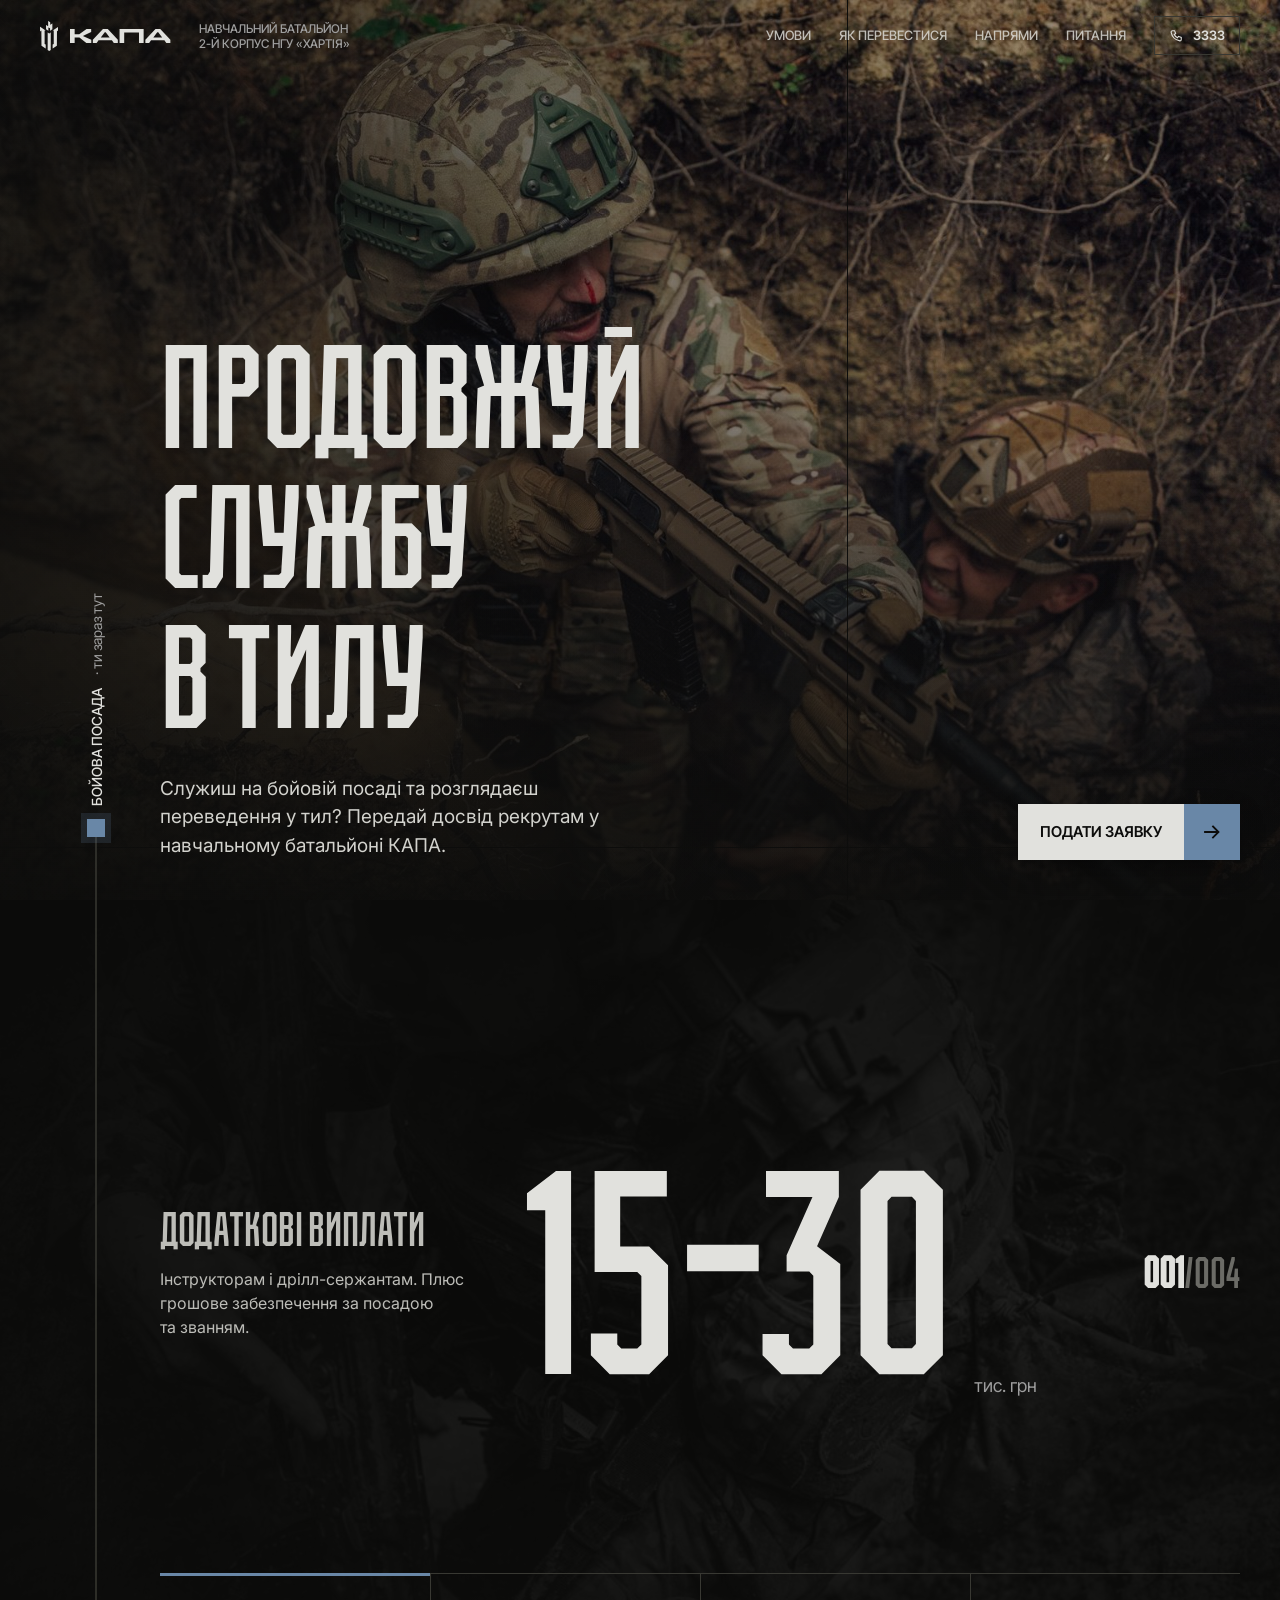
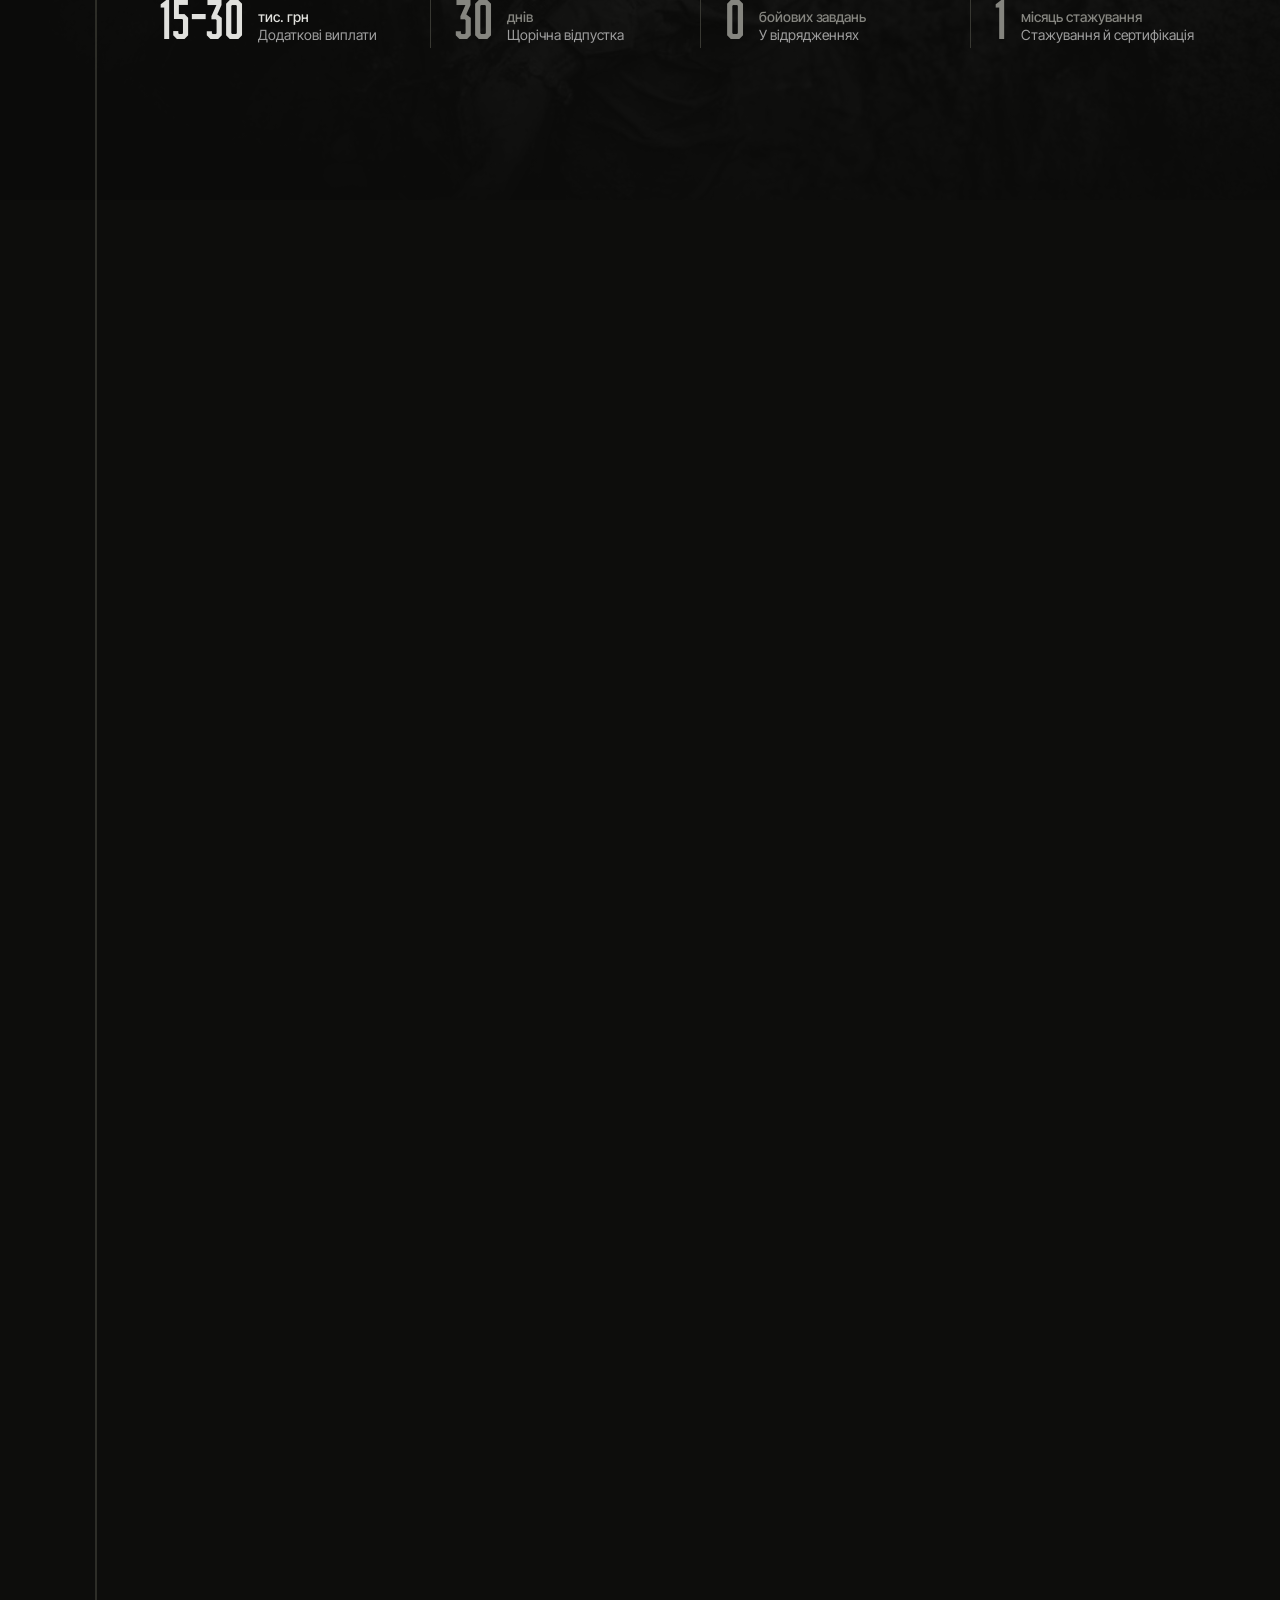
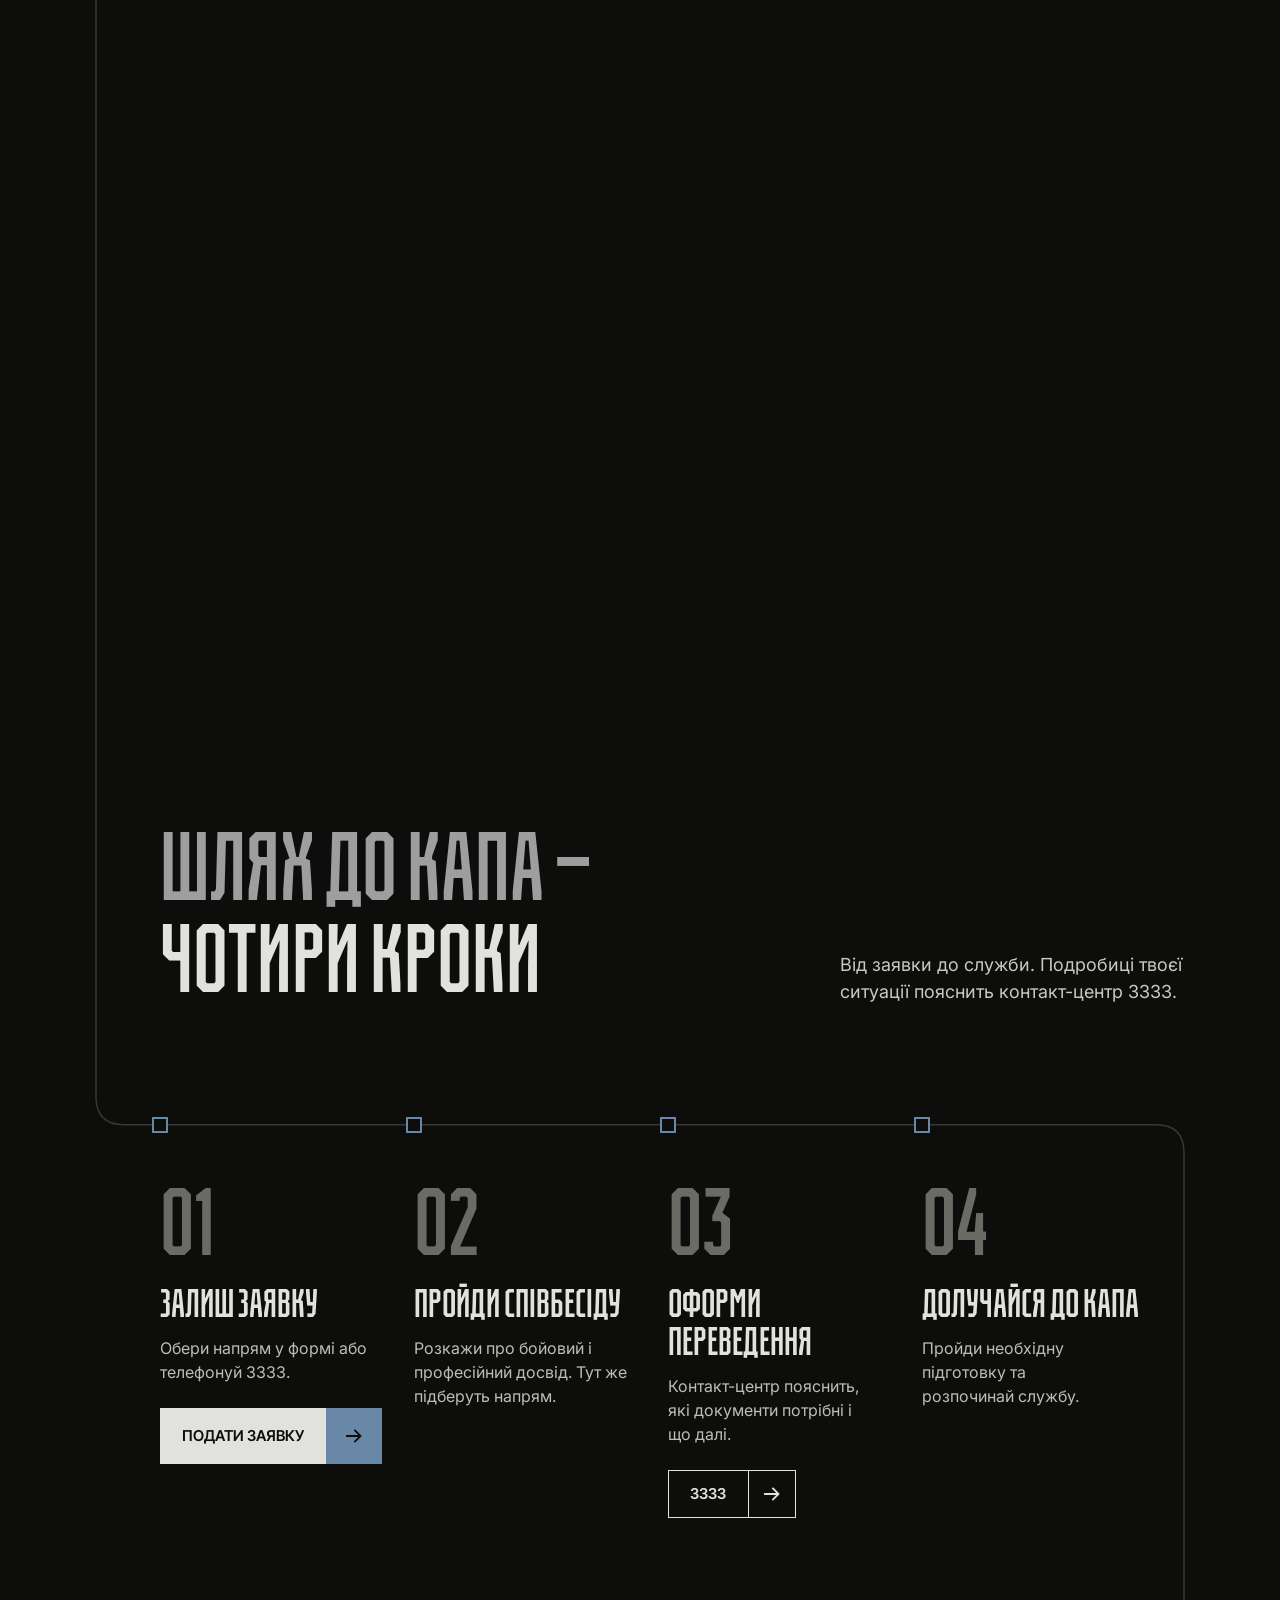
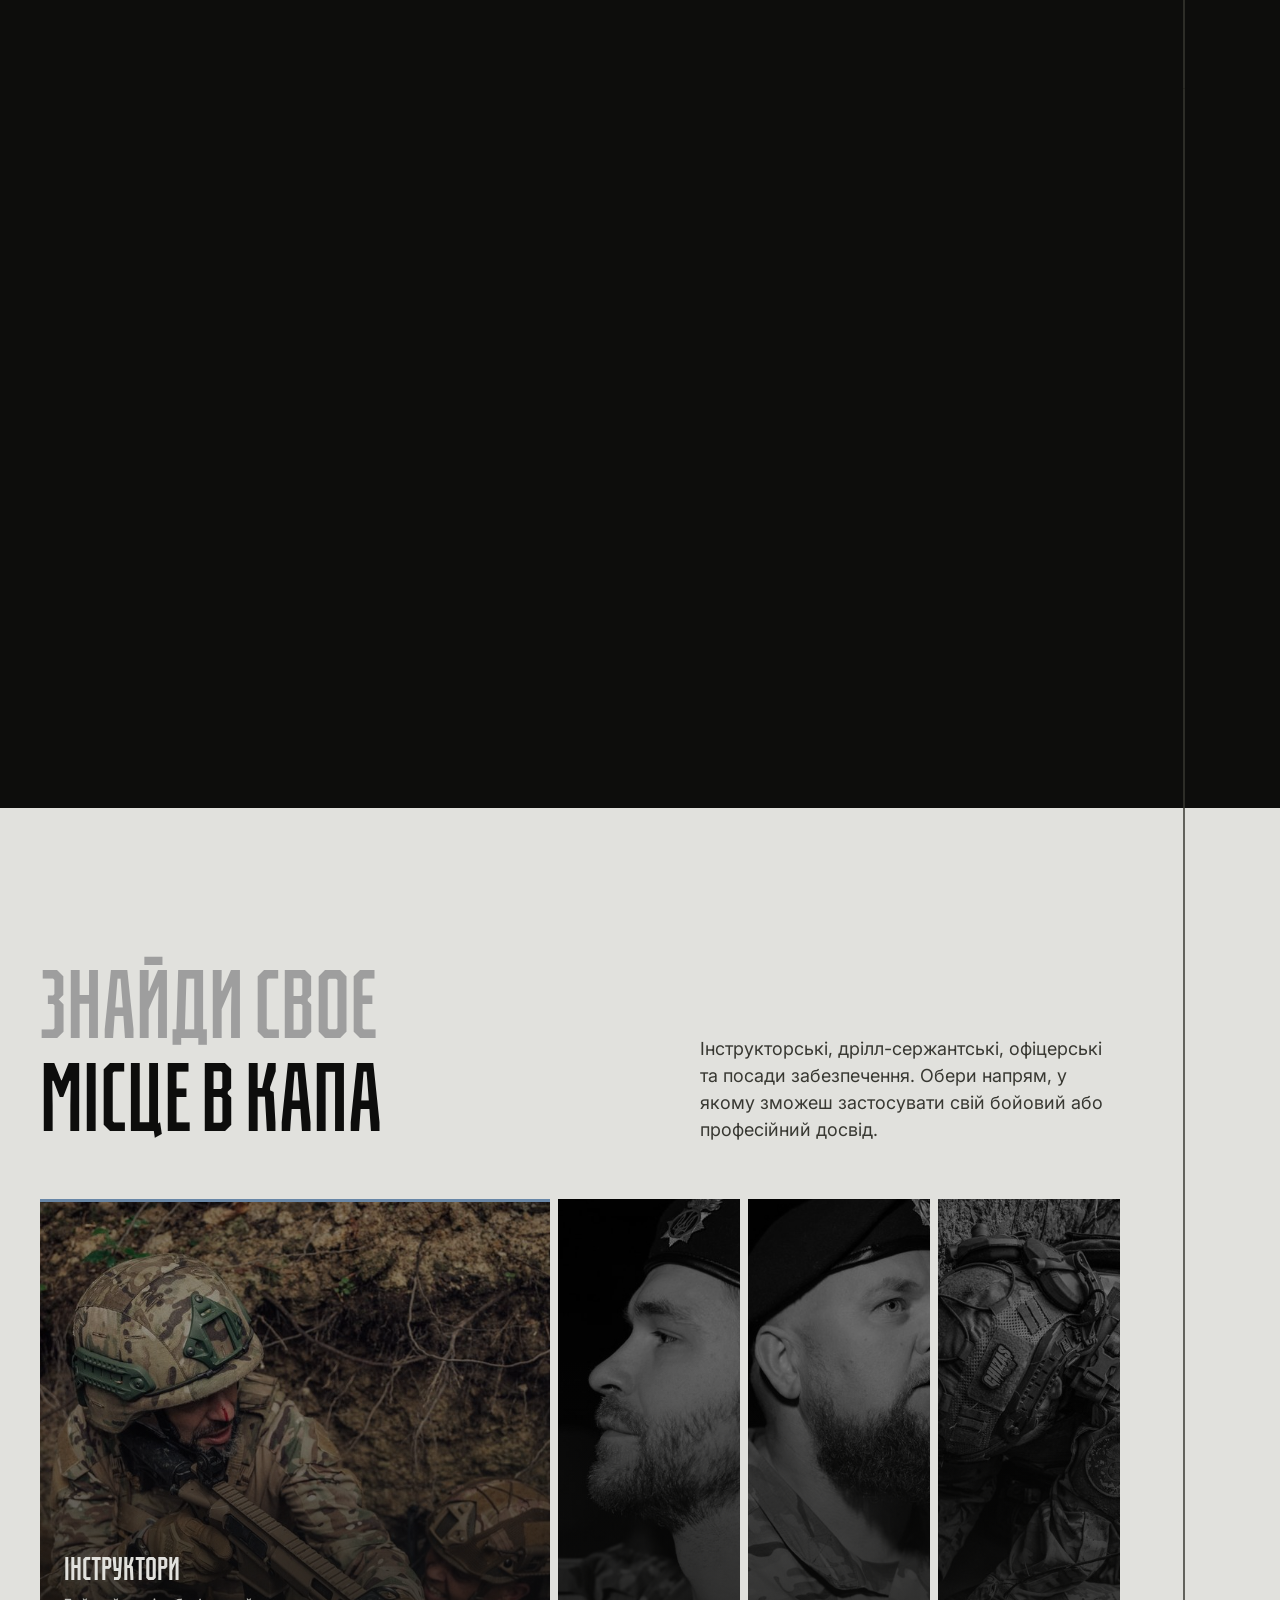
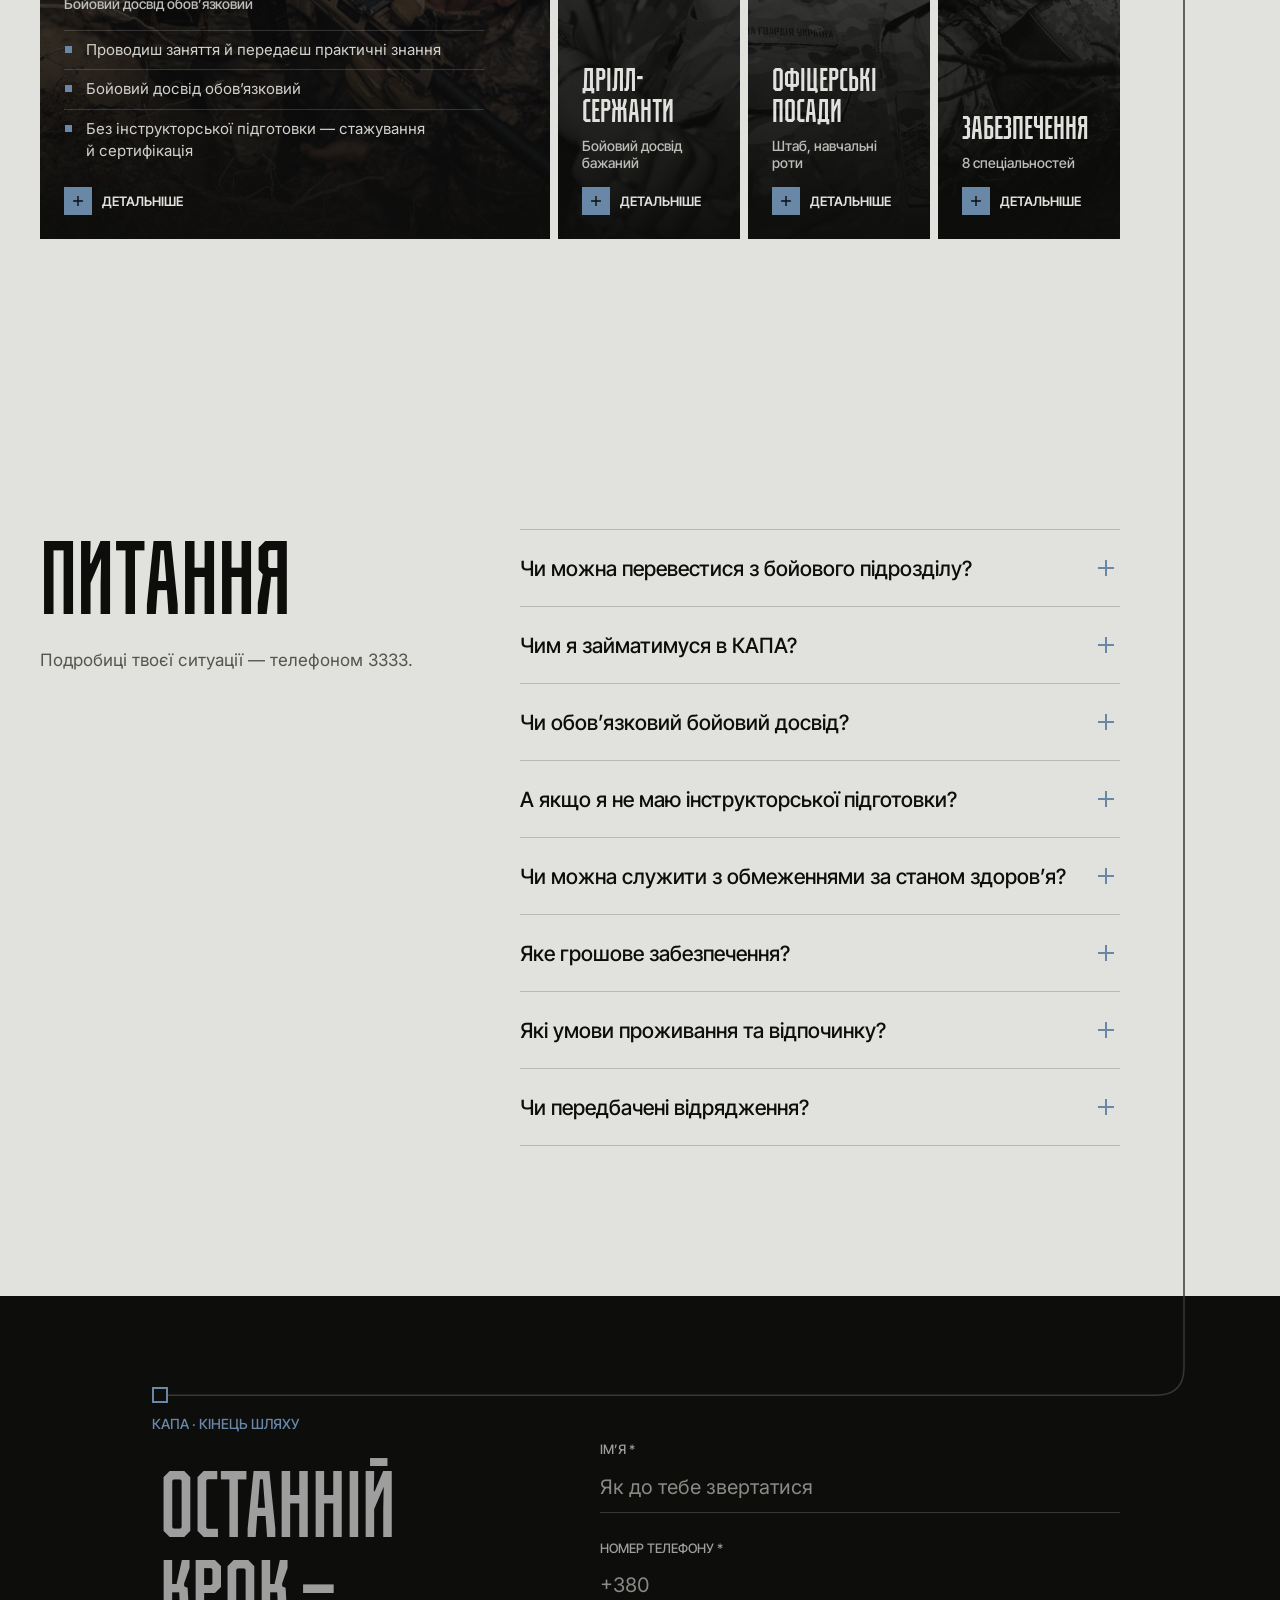
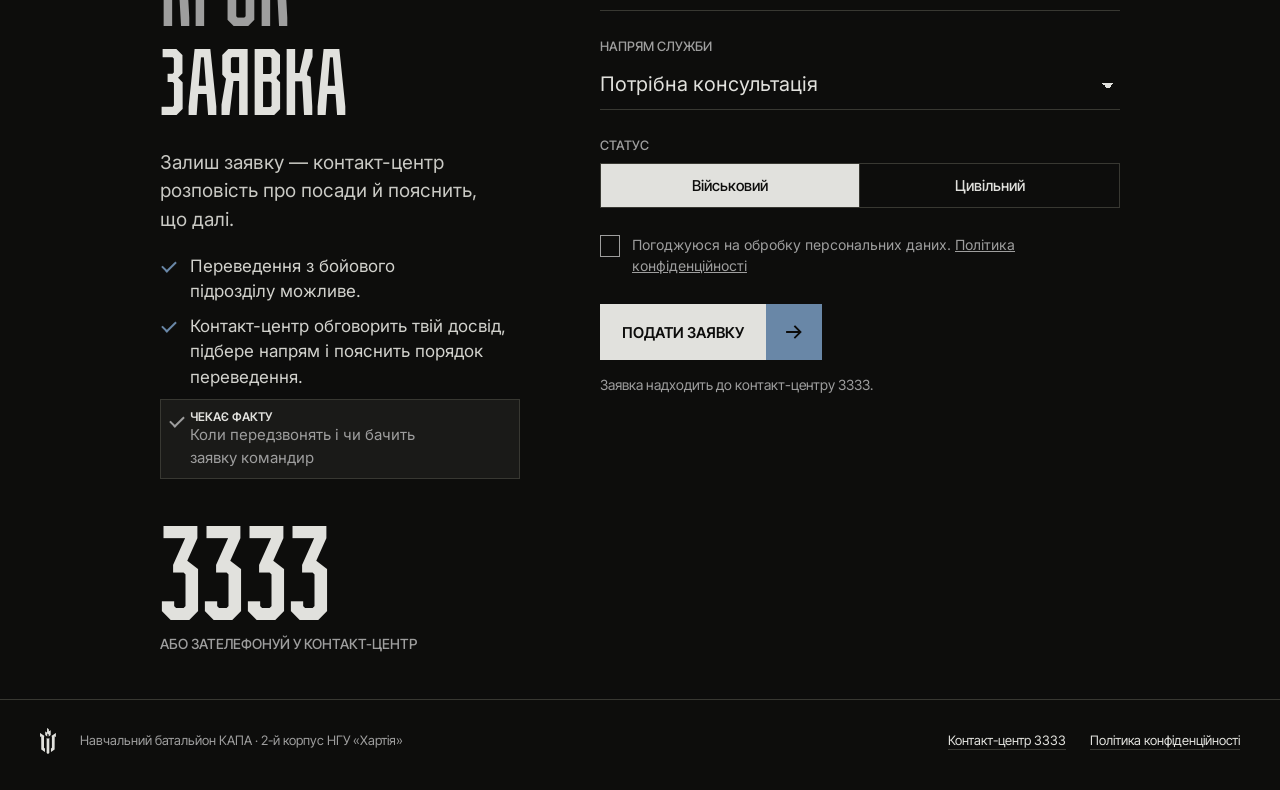
==== index.html @ 5780609b "Заявка: підпис «кінець шляху» не налазить на заголовок на низьких екранах Co-Authored-By: Claude Opu" ====
<!doctype html><html lang="uk"><head><meta charset="utf-8"><meta name="viewport" content="width=device-width,initial-scale=1,viewport-fit=cover">
<title>Служба в тилу — навчальний батальйон КАПА</title>
<meta name="description" content="Служиш на бойовій посаді та розглядаєш переведення у тил? Передай досвід рекрутам у навчальному батальйоні КАПА. Заявка або контакт-центр 3333.">
<meta name="robots" content="noindex,nofollow"><meta name="theme-color" content="#0D0D0C">
<meta property="og:type" content="website"><meta property="og:locale" content="uk_UA"><meta property="og:title" content="Служба в тилу — навчальний батальйон КАПА">
<meta property="og:description" content="Служиш на бойовій посаді та розглядаєш переведення у тил? Передай досвід рекрутам у навчальному батальйоні КАПА. Заявка або контакт-центр 3333."><meta property="og:image" content="a/og.jpg">
<link rel="icon" href="a/favicon.svg" type="image/svg+xml"><link rel="icon" href="a/favicon-32.png" sizes="32x32" type="image/png"><link rel="apple-touch-icon" href="a/apple-touch-icon.png">
<link rel="preload" href="a/khartia-cond-medium.woff2" as="font" type="font/woff2" crossorigin><link rel="preload" href="a/hero-wide.jpg" as="image">
<link rel="stylesheet" href="base.css"><style>:root{--rail:96px}
main{position:relative}
.path{position:absolute;left:0;top:0;pointer-events:none;z-index:5;overflow:visible}
.path .bgp{stroke:#383832;stroke-width:1.5;fill:none}
.path .fg{stroke:var(--kapa);stroke-width:3;fill:none;stroke-linecap:square}
.tip{position:absolute;left:0;top:0;z-index:6;width:18px;height:18px;margin:-9px 0 0 -9px;background:var(--kapa);pointer-events:none;box-shadow:0 0 0 6px rgba(105,135,167,.18)}
.node{position:relative}
.node .sq{position:absolute;width:16px;height:16px;margin:-8px 0 0 -8px;background:var(--ink);box-shadow:inset 0 0 0 2px var(--kapa);z-index:7;transition:background .4s}
.on-l .node .sq{background:var(--paper)}
.node.is-hit .sq{background:var(--kapa)}
.pad{padding-left:calc(var(--rail) + 64px);padding-right:var(--g)}
.how{padding-top:150px;padding-bottom:170px}
.how .top{display:grid;grid-template-columns:minmax(0,1fr) 400px;gap:40px;align-items:end;margin-bottom:120px}
.how h2{font-size:clamp(76px,7.6vw,124px)}
.how h2 span{color:#9E9E9E}
.how .top p{margin:0;color:#C9C9C4;font-size:18px}
.how ol{list-style:none;margin:0;padding:0;display:grid;grid-template-columns:repeat(4,minmax(0,1fr));gap:32px;margin-right:calc(var(--rail) - var(--g) + 40px)}
.how li{position:relative;padding-top:56px}
.how li .node{position:absolute;left:0;top:0}
.how li .no{font-family:"Khartia";font-size:96px;line-height:.85;color:#2E2E2B;transition:color .6s}
.how li.is-hit .no{color:var(--paper)}
.how li h3{font-size:40px;margin:22px 0 14px}
.how li p{margin:0;color:#BDBDB8;font-size:16px;max-width:30ch}
.how li .act{margin-top:24px}
.how .foot{margin-top:80px;display:flex;gap:16px;align-items:center;color:var(--mute);font-family:"Inter Tight";font-size:15px}
/* кроки до шляху — читабельні */
.how li .no{color:#55554F}
/* 1 герой: фон — фото, потім відео */
.hero{position:relative;height:100vh;min-height:760px;overflow:hidden}
.hero .bg{position:absolute;inset:0;width:100%;height:100%;object-fit:cover;object-position:50% 35%}
.mo .hero .bg{animation:heroIn 2.4s var(--ease) both}
@keyframes heroIn{from{transform:scale(1.08);filter:brightness(.4)}to{transform:none;filter:none}}
.hero::after{content:"";position:absolute;inset:0;background:linear-gradient(90deg,rgba(13,13,12,.88) 0%,rgba(13,13,12,.4) 55%,rgba(13,13,12,.15) 100%),linear-gradient(0deg,rgba(13,13,12,.95) 0%,rgba(13,13,12,.4) 38%,transparent 60%)}
.hero .l{position:absolute;left:0;right:0;bottom:0;z-index:2;padding-bottom:40px}
.hero h1{font-size:clamp(80px,8.8vw,148px);margin-bottom:28px}
.hero .sub{max-width:480px;margin:0 0 48px;font-size:19px;color:#D2D2CD}
.hero .start{position:absolute;left:var(--rail);bottom:72px;z-index:3}
.hero .start .lb{position:absolute;left:-8px;bottom:22px;white-space:nowrap;color:var(--paper);writing-mode:vertical-rl;transform:rotate(180deg)}
.hero .start .lb em{font-style:normal;color:var(--mute);text-transform:none;font-weight:400;margin-top:10px}
.dt{display:grid;grid-template-columns:repeat(4,minmax(0,220px));gap:8px}
.dt a{display:grid;grid-template-columns:56px minmax(0,1fr);gap:12px;align-items:center;padding:8px 12px 8px 8px;background:rgba(13,13,12,.62);backdrop-filter:blur(8px);box-shadow:inset 0 0 0 1px rgba(225,225,221,.14);text-decoration:none;color:var(--paper);transition:background .3s,box-shadow .3s}
.dt a:hover{background:rgba(13,13,12,.85);box-shadow:inset 0 0 0 1px var(--kapa)}
.dt img{width:56px;height:56px;object-fit:cover;filter:grayscale(.5)}
.dt b{display:block;font:500 22px/.95 "Khartia";text-transform:uppercase}
.dt span{display:block;font:400 12.5px/1.3 "Inter Tight";color:var(--mute);margin-top:4px}

/* 2 переваги: усі 4 видно, активна велика */
.fx{height:330vh;position:relative}
.fx .st{position:sticky;top:0;height:100vh;overflow:hidden;display:grid;grid-template-rows:1fr auto;padding-top:72px}
.fx .bg2{position:absolute;inset:-4%;background:url(a/okop.jpg) 50% 40%/cover;filter:grayscale(1) brightness(.5);opacity:.22}
.fx .bg2::after{content:"";position:absolute;inset:0;background:radial-gradient(ellipse at 60% 45%,transparent 15%,var(--ink) 72%)}
.fx .big{position:relative;display:grid;grid-template-columns:320px minmax(0,1fr) 160px;align-items:center;gap:40px}
.fx .lab{position:relative;height:200px}
.fx .lab>div{position:absolute;inset:0;display:flex;flex-direction:column;justify-content:center;transition:opacity .5s var(--ease),transform .7s var(--ease)}
.fx .lab>div:not(.on){opacity:0;transform:translateY(14px)}
.fx .lab .kh{font-size:48px;margin-bottom:14px}
.fx .lab p{margin:0;color:#BDBDB8;font-size:16px}
.fx .num{position:relative;height:min(40vh,320px)}
.fx .n{position:absolute;inset:0;display:flex;justify-content:center;align-items:center;gap:20px;transition:opacity .6s var(--ease),transform .9s var(--ease),filter .6s}
.fx .n b{font-family:"Khartia";font-weight:500;font-size:min(34vh,290px);line-height:.95}
.fx .n small{font-family:"Inter Tight";font-size:18px;align-self:flex-end;margin-bottom:4vh;color:var(--mute);max-width:130px;line-height:1.2}
.fx .n.prev{opacity:0;transform:translateY(-24%) scale(.85);filter:blur(6px)}
.fx .n.next{opacity:0;transform:translateY(24%) scale(.9);filter:blur(8px)}
.fx .idx{font-family:"Khartia";font-size:44px;line-height:.95;text-align:right}
.fx .idx span{color:#6b6b66}
.fx .row{position:relative;display:grid;grid-template-columns:repeat(4,minmax(0,1fr));gap:0;margin-bottom:120px;border-top:1px solid var(--line)}
.fx .row button{all:unset;cursor:pointer;position:relative;padding:22px 24px 4px 0;display:grid;grid-template-columns:auto 1fr;gap:4px 14px;align-items:end;color:#85857f;transition:color .5s var(--ease)}
.fx .row button+button{padding-left:24px;border-left:1px solid var(--line)}
.fx .row button::before{content:"";position:absolute;left:0;right:0;top:-1px;height:3px;background:var(--kapa);transform:scaleX(0);transform-origin:left;transition:transform .7s var(--ease)}
.fx .row button.on{color:var(--paper)}
.fx .row button.on::before{transform:none}
.fx .row button:focus-visible{outline:2px solid var(--kapa);outline-offset:4px}
.fx .row b{font:500 56px/.85 "Khartia"}
.fx .row span{font:500 14px/1.3 "Inter Tight"}
.fx .row span em{display:block;font-style:normal;font-weight:400;color:var(--mute)}

/* 4 посади: чотири рядки, один розгорнутий */
.pos{background:var(--paper);color:var(--ink);padding:150px calc(var(--rail) + 64px) 150px var(--g)}
.pos .top{display:grid;grid-template-columns:minmax(0,1fr) 420px;gap:40px;align-items:end;margin-bottom:56px}
.pos h2{font-size:clamp(76px,7.6vw,124px)}
.pos h2 span{color:#9E9E9E}
.pos .top p{margin:0;color:#383832;font-size:18px}
.acc{border-bottom:1px solid #B9B9B3}
.acc>button{all:unset;box-sizing:border-box;cursor:pointer;width:100%;display:grid;grid-template-columns:72px minmax(0,1fr) minmax(0,.9fr) 260px 48px;gap:24px;align-items:center;padding:22px 0;border-top:1px solid #B9B9B3;transition:background .3s}
.acc>button:hover{background:#D8D8D3}
.acc>button:focus-visible{outline:2px solid var(--kapa);outline-offset:-2px}
.acc .no{font:500 15px "Inter Tight";color:#55554e;padding-left:4px}
.acc .nm{font:500 clamp(40px,3.6vw,56px)/.95 "Khartia";text-transform:uppercase}
.acc .tg{font-size:17px;color:#383832}
.acc .rq{justify-self:start;font:600 13px "Inter Tight";text-transform:uppercase;padding:6px 10px;box-shadow:inset 0 0 0 1px var(--kapa);color:#3E5A78}
.acc .pl{width:48px;height:48px;display:grid;place-items:center;background:var(--ink);color:var(--paper);transition:background .3s}
.acc .pl svg{width:18px;transition:transform .45s var(--ease)}
.acc.open .pl{background:var(--kapa);color:var(--ink)}
.acc.open .pl svg{transform:rotate(45deg)}
.acc .bd{display:grid;grid-template-rows:0fr;transition:grid-template-rows .6s var(--ease)}
.acc.open .bd{grid-template-rows:1fr}
.acc .bd>div{overflow:hidden}
.acc .in{display:grid;grid-template-columns:72px 380px minmax(0,1fr);gap:24px;padding:8px 0 36px}
.acc .in img{grid-column:2;width:100%;height:280px;object-fit:cover}
.acc .tx{display:grid;grid-template-columns:repeat(3,minmax(0,1fr));gap:24px 28px;align-content:start}
.acc .tx h3{margin:0 0 6px;font:600 13px "Inter Tight";text-transform:uppercase;color:#55554e}
.acc .tx p{margin:0;font-size:15.5px;line-height:1.45;color:#2a2a27}
.acc .tx ul{margin:0;padding:0;list-style:none;columns:2;column-gap:28px;font-size:15.5px;color:#2a2a27}
.acc .tx ul li{padding:7px 0;border-top:1px solid #C6C6C0;break-inside:avoid}
.acc .tx .go{grid-column:1/-1;margin-top:8px}

/* форма й питання */
.fm{display:grid;grid-template-columns:minmax(0,1fr) 520px;gap:80px;padding-top:150px;padding-bottom:150px;padding-right:calc(var(--rail) + 64px)}
.fm h2{font-size:clamp(76px,7.6vw,124px);margin-bottom:28px}
.fm h2 span{color:#9E9E9E}
.fm .lede{max-width:480px;margin:0 0 28px;font-size:19px;color:#C9C9C4}
.fm .calm{list-style:none;margin:0 0 56px;padding:0;max-width:480px;display:grid;gap:12px}
.fm .calm li{position:relative;padding-left:30px;font-size:17px;color:#D2D2CD}
.fm .calm li::before{content:"";position:absolute;left:2px;top:7px;width:12px;height:6px;border:2px solid var(--kapa);border-top:0;border-right:0;transform:rotate(-45deg)}
.fm .calm li.todo{padding:10px 14px 10px 30px;background:#1A1A18;box-shadow:inset 0 0 0 1px var(--line);color:var(--mute);font-size:15px}
.fm .calm li.todo::before{border-color:var(--mute);left:10px;top:17px}
.fm .calm li.todo b{display:block;font:600 12px "Inter Tight";text-transform:uppercase;color:var(--paper)}
.fm .end{position:relative;height:1px;margin-bottom:72px}
.fm .end .lb{position:absolute;left:-8px;top:20px;white-space:nowrap;color:var(--kapa)}
.fm form{padding-top:110px}
.fm .tel{display:inline-block;font-family:"Khartia";font-size:200px;line-height:.8;text-decoration:none;margin-top:16px;transition:color .3s}
.fm .tel:hover{color:var(--kapa)}
.qa{background:var(--paper);color:var(--ink);padding:140px calc(var(--rail) + 64px) 150px var(--g);display:grid;grid-template-columns:minmax(0,1fr) minmax(0,1.5fr);gap:80px}
.qa h2{font-size:104px;position:sticky;top:120px;align-self:start}
.qa .faq details{border-color:#B9B9B3}
.qa .faq summary:hover{color:#000}
.qa .faq details p{color:#383832}
@media (max-width:720px){
 :root{--rail:18px}.pad{padding-left:48px;padding-right:var(--g)}
 .hero h1{font-size:58px}.hero .sub{font-size:16px;margin-bottom:24px}.hero .l{padding-bottom:100px}.hero .start{display:none}.dt{grid-template-columns:1fr 1fr}.dt b{font-size:17px}.dt span span{display:none}.dt a{grid-template-columns:40px 1fr}.dt img{width:40px;height:40px}
 .fx .big{grid-template-columns:1fr;gap:0}.fx .lab{height:150px;order:2}.fx .idx{display:none}.fx .n b{font-size:28vw}.fx .n small{display:none}.fx .num{height:30vh}.fx .row{grid-template-columns:1fr 1fr;margin-bottom:96px}.fx .row b{font-size:36px}.fx .row button+button{padding-left:12px}.fx .row button:nth-child(3){padding-left:0;border-left:0}
 .how .top,.pos .top,.fm,.qa{grid-template-columns:1fr;gap:40px}.how h2,.pos h2,.fm h2{font-size:60px}
 .how ol{grid-template-columns:1fr;gap:48px;margin-right:0}.how li{padding-top:0}.how li .node{left:-30px;top:8px}.how li .no{font-size:64px}
 .pos{padding:90px var(--g) 90px 48px}.acc>button{grid-template-columns:1fr 48px;gap:8px}.acc .no,.acc .tg,.acc .rq{display:none}.acc .in{grid-template-columns:1fr}.acc .in img{grid-column:1;height:220px}.acc .tx{grid-template-columns:1fr}
 .fm{padding:90px var(--g) 90px 48px}.fm form{padding-top:0}.fm .tel{font-size:120px}.qa{padding:90px var(--g)}.qa h2{position:static;font-size:60px}
}

/* заголовок героя більший (Данило 25.11) */
.hero h1{font-size:clamp(96px,min(11.5vw,19vh),196px)}
@media (max-width:720px){.hero h1{font-size:80px}}
@media (prefers-reduced-motion:reduce){.tip .cube{transition:none}.cl img{transform:none!important;transition:filter .3s}}
/* impeccable 25.11: читабельність і кнопка поверх контенту */
p,li{text-wrap:pretty}
.how li .no{color:#6B6B66}
.fx .row{margin-bottom:152px}
@media (max-width:720px){.fx .row{margin-bottom:112px}.fx .row span em{font-size:13px}.hd .tel{min-height:44px;box-sizing:border-box}.ft .r a{display:inline-block;padding:12px 0}.chk.fld{padding:4px 0}}
/* кубик-вершина */
.tip{background:none;box-shadow:none}
.tip .cube{position:absolute;inset:0;background:var(--kapa);box-shadow:0 0 0 6px rgba(105,135,167,.18)}

/* B «Лічильник»: кубик обертається разом із прокруткою, мітка в куті показує номер переваги, під ним 4 поділки */
.tip .cube{transition:transform .65s cubic-bezier(.3,1.45,.5,1),background .3s}
.tip .cube::after{content:"";position:absolute;left:3px;top:3px;width:5px;height:5px;background:var(--ink);opacity:0;transition:opacity .3s}
.tip.fx-on .cube::after{opacity:1}
.tip .dots{position:absolute;left:5px;top:34px;display:grid;gap:7px;opacity:0;transition:opacity .4s}
.tip.fx-on .dots{opacity:1}
.tip .dots i{display:block;width:8px;height:8px;box-shadow:inset 0 0 0 1.5px var(--kapa);transition:background .3s}
.tip .dots i.on{background:var(--kapa)}

/* Посади 2 «Колонки»: 4 фото-колонки, наведена розширюється й відкриває 3 пункти */
.gal{display:flex;gap:8px;height:min(78vh,640px)}
.cl{all:unset;box-sizing:border-box;position:relative;flex:1 1 0;min-width:0;overflow:hidden;cursor:pointer;background:var(--ink);color:var(--paper);transition:flex-grow .75s var(--ease)}
.cl.open{flex-grow:2.8}
.cl:focus-visible{outline:2px solid var(--kapa);outline-offset:3px}
.cl img{position:absolute;inset:0;width:100%;height:100%;object-fit:cover;filter:grayscale(1) brightness(.55);transition:filter .7s,transform 1.2s var(--ease);transform:scale(1.06)}
.cl.open img{filter:grayscale(.15) brightness(.7);transform:none}
.cl::after{content:"";position:absolute;inset:0;background:linear-gradient(0deg,rgba(13,13,12,.95) 0%,rgba(13,13,12,.5) 45%,transparent 75%)}
.cl .tx{position:absolute;left:24px;right:24px;bottom:24px;z-index:2}
.cl .nm{display:block;font:500 clamp(30px,2.6vw,44px)/.95 "Khartia";text-transform:uppercase;hyphens:none}
.cl .rq{display:block;margin-top:10px;font:500 14px "Inter Tight";color:#BDBDB8}
.cl .more{display:grid;grid-template-rows:0fr;transition:grid-template-rows .6s var(--ease)}
.cl.open .more{grid-template-rows:1fr}
.cl .more>div{overflow:hidden;min-width:340px}
.cl ul{margin:18px 0 22px;padding:0;list-style:none;max-width:420px}
.cl li{padding:8px 0 8px 22px;border-top:1px solid rgba(225,225,221,.18);font-size:15px;color:#D2D2CD;position:relative}
.cl li::before{content:"";position:absolute;left:1px;top:15px;width:7px;height:7px;background:var(--kapa)}
.cl .bar{position:absolute;left:0;right:0;top:0;height:3px;background:var(--kapa);transform:scaleX(0);transform-origin:left;transition:transform .7s var(--ease);z-index:2}
.cl.open .bar{transform:none}
@media (max-width:720px){.gal{flex-direction:column;height:auto}.cl{flex:none;height:110px;transition:height .6s var(--ease)}.cl.open{height:460px}.cl .nm{font-size:32px}.cl .more>div{min-width:0}}

/* раунд 8 · 1: оберт кубика без перехльосту (позиція — див. PATH_JS) */
.tip .cube{transition:transform .42s cubic-bezier(.3,1.1,.5,1),background .3s}
/* раунд 8 · 4: заголовок і підрядок «Питання» їдуть разом */
.qa h2{position:static}
.qa>div:first-child{position:sticky;top:120px;align-self:start}
@media (max-width:720px){.qa>div:first-child{position:static}}
/* раунд 8 · 3: колонки посад — ознака «Детальніше», дія у вікні */
.cl .dl{display:inline-flex;align-items:center;gap:10px;margin-top:16px;font:600 13px "Inter Tight";text-transform:uppercase;color:var(--paper)}
.cl .dl i{width:28px;height:28px;display:grid;place-items:center;background:var(--kapa);color:var(--ink);transition:transform .35s var(--ease)}
.cl .dl svg{width:14px;height:14px}
.cl:hover .dl i,.cl:focus-visible .dl i{transform:rotate(90deg)}
.cl ul{margin:18px 0 0}
/* вікно посади */
html.md-lock{overflow:hidden}
.md{position:fixed;inset:0;z-index:60;display:flex;align-items:center;justify-content:center;padding:40px}
.md[hidden]{display:none}
.md .bk{position:absolute;inset:0;background:rgba(13,13,12,.82);backdrop-filter:blur(6px)}
.md .pn{position:relative;display:none;grid-template-columns:minmax(0,5fr) minmax(0,7fr);width:min(1120px,100%);height:min(760px,calc(100vh - 80px));background:var(--ink);color:var(--paper);box-shadow:inset 0 0 0 1px var(--line),0 30px 80px -20px rgba(0,0,0,.7)}
.md .pn.on{display:grid}
.md .ph8{position:relative;overflow:hidden}
.md .ph8 img{position:absolute;inset:0;width:100%;height:100%;object-fit:cover;filter:grayscale(.15) brightness(.8)}
.md .ph8::after{content:"";position:absolute;left:0;right:0;top:0;height:3px;background:var(--kapa)}
.md .sc{overflow-y:auto;overscroll-behavior:contain;padding:48px 48px 40px}
.md .tg{font:500 14px "Inter Tight";text-transform:uppercase;color:var(--kapa)}
.md h2{font-size:clamp(48px,5vw,76px);margin:14px 0 16px;padding-right:56px}
.md .rq{display:inline-block;font:500 14px "Inter Tight";color:var(--paper);padding:8px 12px;box-shadow:inset 0 0 0 1px var(--line)}
.md dl{margin:32px 0 0}
.md dt{font:500 14px "Inter Tight";text-transform:uppercase;color:var(--mute);padding-top:18px;border-top:1px solid var(--line)}
.md dd{margin:8px 0 18px;font-size:17px;line-height:1.5;color:#D2D2CD;max-width:560px}
.md dd ul{margin:4px 0 0;padding:0;list-style:none}
.md dd li{padding:8px 0 8px 22px;border-top:1px solid rgba(225,225,221,.12);position:relative}
.md dd li:first-child{border-top:0}
.md dd li::before{content:"";position:absolute;left:1px;top:17px;width:7px;height:7px;background:var(--kapa)}
.md .go{margin-top:28px;display:flex;flex-wrap:wrap;gap:16px;align-items:center}
.md .go small{font:400 14px "Inter Tight";color:var(--mute)}
.md .go small a{color:inherit}
.md .x{all:unset;box-sizing:border-box;position:absolute;right:16px;top:16px;z-index:2;width:48px;height:48px;display:grid;place-items:center;cursor:pointer;color:var(--paper);background:var(--ink);box-shadow:inset 0 0 0 1px var(--line);transition:background .25s}
.md .x:hover{background:#1c1c1a}
.md .x:focus-visible{outline:2px solid var(--kapa);outline-offset:2px}
.md .x svg{width:20px;height:20px}
.mo .md .bk{transition:opacity .35s var(--ease)}
.mo .md .pn{transition:opacity .35s var(--ease),transform .5s var(--ease)}
.mo .md.in .bk{opacity:1}
.mo .md:not(.in) .bk{opacity:0}
.mo .md:not(.in) .pn{opacity:0;transform:translateY(24px)}
@media (max-width:720px){
 .md{padding:0}
 .md .pn{grid-template-columns:1fr;grid-template-rows:auto;width:100%;height:100%;height:100dvh;overflow-y:auto;overscroll-behavior:contain}
 .md .pn.on{display:block}
 .md .ph8{height:240px}
 .md .sc{overflow:visible;padding:28px var(--g) 40px}
 .md h2{font-size:48px;padding-right:0}
 .md .x{position:fixed;right:12px;top:12px}
 .md .go .btn{width:100%;justify-content:space-between}
}

/* перший екран A: без плашок напрямів */
.hero .sub{margin-bottom:0}
@media (max-width:720px){.hero .sub{margin-bottom:0}}

/* раунд 8.1: «Шлях до КАПА» затримується, поки кубик проходить 4 кроки (десктоп) */
.how .hp{display:none}
.tip{z-index:8}
@media (min-width:721px){
 .howw{position:relative}
 .how{position:sticky;z-index:6;background:var(--ink)}
 .how .hp{display:block;position:absolute;left:0;top:0;z-index:0}
 .how>:not(.hp){position:relative;z-index:1}
}

/* раунд 8.2 (скриншоти Данила з телефона 25.11): текст героя не під кнопкою, назви колонок не обрізані */
@media (max-width:720px){
 .hero{height:auto;min-height:100vh;min-height:100svh;display:flex;flex-direction:column;justify-content:flex-end}
 .hero .l{position:relative;padding-top:140px;padding-bottom:calc(112px + env(safe-area-inset-bottom,0px))}
 .cl,.cl.open{height:auto;display:flex;flex-direction:column;justify-content:flex-end}
 .cl{min-height:150px}.cl.open{min-height:460px}
 .cl .tx{position:relative;left:auto;right:auto;bottom:auto;padding:48px 20px 20px}
}

/* раунд 8.3 (Данило 25.11, телефон): цифра переваги більша й з підписом поруч, як на десктопі */
@media (max-width:720px){
 .fx .num{height:max(30vh,46vw)}
 .fx .n{justify-content:flex-start;gap:14px}
 .fx .n b{font-size:clamp(150px,44vw,300px);white-space:nowrap}
 .fx .n small{display:block;font-size:16px;max-width:96px;margin-bottom:5vw}
}

/* раунд 8.4 (Данило 25.11): блок заявки на десктопі вміщається в один екран — розміри від висоти вікна */
@media (min-width:721px){
 .fm{box-sizing:border-box;min-height:100vh;padding-top:clamp(92px,11vh,150px);padding-bottom:clamp(32px,5vh,150px);align-items:start}
 .fm .end{margin-bottom:clamp(64px,7vh,80px)}
 .fm h2{font-size:min(clamp(76px,7.6vw,124px),10.4vh);margin-bottom:clamp(14px,2.4vh,28px)}
 .fm .lede{margin-bottom:clamp(14px,2.2vh,28px)}
 .fm .calm{margin-bottom:clamp(20px,4.4vh,56px);gap:clamp(6px,1vh,12px)}
 .fm .tel{font-size:min(200px,15vh);margin-top:0}
 .fm .tel+.lb{margin-top:8px!important}
 .fm form{padding-top:clamp(24px,5vh,110px)}
}
@media (min-width:721px) and (max-height:800px){
 .fm .calm li{font-size:15px}.fm .lede{font-size:17px}.fm .tel{font-size:12vh}.fm h2{font-size:9.4vh}.fm{padding-top:86px}
}

/* мобільна: лінія лівим полем (x=30), текст її не перетинає */
@media (max-width:720px){
 .how li .node{left:-18px}
 .fm .end{margin-left:-18px}
 .qa{padding:90px var(--g) 90px 48px}
 .fx .row{margin-bottom:104px}.fx .num{height:24vh}.fx .lab{height:170px}
 .fx .row span{font-size:12.5px}
}
.srv{margin:16px 0 0;padding:12px 14px;box-shadow:inset 0 0 0 1px #D71920;color:var(--paper);font-size:15px}.srv a{color:inherit}
</style></head><body id="top">
<header class="hd"><a class="brand" href="#top" aria-label="КАПА — нагору"><svg class="sign" viewBox="222 259 429 701" aria-hidden="true"><g fill="currentColor"><path d="M 401.41 934.99 L 401.51 530.94 C 401.51 529.54 403.07 528.70 404.24 529.47 L 436.33 550.64 C 436.90 551.03 437.65 551.03 438.23 550.67 L 470.97 530.12 C 472.14 529.39 473.67 530.23 473.67 531.62 L 473.28 934.30 C 473.28 934.88 472.99 935.43 472.51 935.76 L 437.78 959.21 C 437.19 959.61 436.41 959.61 435.81 959.21 L 402.18 936.44 C 401.70 936.12 401.41 935.57 401.41 934.99 "/><path d="M 518.06 810.57 L 542.21 794.41 C 542.69 794.08 542.99 793.53 542.99 792.94 L 542.99 485.35 C 542.99 484.38 542.21 483.59 541.24 483.58 L 520.80 483.46 C 519.07 483.44 518.40 481.20 519.83 480.23 L 647.55 394.17 C 648.71 393.39 650.29 394.23 650.29 395.64 L 650.28 501.83 C 650.28 503.26 648.68 504.09 647.51 503.27 L 618.88 483.27 L 618.88 484.94 L 616.67 837.66 C 616.66 838.24 616.37 838.78 615.89 839.10 L 520.07 903.83 C 518.90 904.62 517.32 903.78 517.32 902.37 L 517.28 812.03 C 517.28 811.44 517.57 810.89 518.06 810.57 "/><path d="M 257.04 838.36 C 256.56 838.04 256.26 837.50 256.26 836.92 L 254.04 482.54 L 252.68 483.5 L 226.76 501.83 C 225.60 502.64 224 501.83 223.98 500.41 L 222.70 394.96 C 222.68 393.54 224.27 392.68 225.44 393.48 L 353.10 479.5 C 354.53 480.46 353.85 482.71 352.12 482.72 L 331.69 482.85 C 330.73 482.85 329.94 483.64 329.94 484.60 L 329.94 792.21 C 329.94 792.79 330.24 793.34 330.73 793.67 L 354.87 809.83 C 355.36 810.16 355.65 810.71 355.65 811.29 L 355.61 901.63 C 355.60 903.04 354.03 903.88 352.86 903.09 Z M 257.04 838.36 "/><path d="M 455.75 431.32 L 421.14 407.97 C 419.98 407.19 418.41 408.01 418.40 409.42 L 417.92 483.93 C 417.91 485.34 416.34 486.17 415.18 485.38 L 364.00 450.90 C 363.52 450.58 363.23 450.03 363.23 449.44 L 363.23 352.90 C 363.23 351.49 364.81 350.65 365.98 351.44 L 410.01 381.31 C 411.17 382.10 412.76 381.26 412.76 379.85 L 412.76 261.44 C 412.76 260.03 414.33 259.19 415.50 259.98 L 460.17 290.03 C 460.66 290.36 460.95 290.91 460.95 291.5 L 460.95 346.58 C 460.95 347.99 462.53 348.83 463.69 348.04 L 508.07 318.14 C 509.23 317.35 510.81 318.19 510.81 319.60 L 510.81 449.46 C 510.81 450.03 510.52 450.58 510.04 450.91 L 459.16 485.73 C 457.99 486.53 456.40 485.69 456.41 484.28 L 456.53 432.78 C 456.53 432.19 456.24 431.65 455.75 431.32 "/></g></svg><svg class="word" viewBox="159.76 80.89 553.47 77.2" aria-hidden="true"><g fill="currentColor"><path d="M 329.60 127.10 L 351.40 98.12 L 356.73 98.12 L 378.50 127.10 L 329.57 127.10 Z M 367.98 80.89 L 341.49 80.89 L 285.73 140.85 L 285.73 157.48 L 306.60 157.48 L 317.16 143.50 L 390.80 143.50 L 401.35 157.48 L 423.59 157.48 L 423.59 140.85 Z"></path><path d="M 619.24 127.10 L 641.04 98.12 L 646.36 98.12 L 668.13 127.10 L 619.21 127.10 Z M 657.62 80.89 L 631.12 80.89 L 575.37 140.85 L 575.37 157.48 L 596.24 157.48 L 606.79 143.50 L 680.43 143.50 L 690.99 157.48 L 713.23 157.48 L 713.23 140.85 Z"></path><path d="M 233.16 118.08 L 276.53 97.42 L 276.53 80.89 L 250.86 80.89 L 210.81 109.84 L 185.43 109.84 L 185.43 80.94 L 159.76 80.94 L 159.76 157.42 L 185.43 157.42 L 185.43 128.17 L 211.77 128.17 L 249.83 157.48 L 277.20 157.48 L 277.20 140.23 L 233.16 120.94 Z"></path><path d="M 433.09 81.50 L 433.09 158.03 L 458.67 158.03 L 458.67 99.91 L 540.27 99.91 L 540.27 158.09 L 565.85 158.09 L 565.85 81.50 Z"></path></g></svg></a>
<span class="unit">Навчальний батальйон<br>2-й корпус НГУ «Хартія»</span>
<nav><a href="#umovy">Умови</a><a href="#shliakh">Як перевестися</a><a href="#posady">Напрями</a><a href="#pytannia">Питання</a></nav><a class="tel" href="tel:3333"><svg viewBox="0 0 20 20" width="14" height="14" fill="none" stroke="currentColor" stroke-width="1.6"><path d="M5 2.5h3l1.5 4-2 1.3a10 10 0 0 0 4.7 4.7l1.3-2 4 1.5v3a2 2 0 0 1-2 2A15 15 0 0 1 3 4.5a2 2 0 0 1 2-2Z"/></svg>3333</a></header>
<main>
<svg class="path" aria-hidden="true"><path class="bgp"/><path class="fg"/><path class="fg fgc"/></svg><div class="tip" aria-hidden="true"><i class="cube"></i><span class="dots"><i></i><i></i><i></i><i></i></span></div>
<section class="hero"><img class="bg" src="a/hero-wide.jpg" alt="Інструктор КАПА з рекрутом в окопі під час заняття" width="1920" height="1080" fetchpriority="high">
<div class="start node is-hit" data-node="start"><span class="sq"></span><span class="lb">Бойова посада <em>· ти зараз тут</em></span></div>
<div class="l pad"><h1 class="kh is-in" data-in><span class="ln"><span>Продовжуй</span></span><span class="ln"><span>службу</span></span><span class="ln"><span>в тилу</span></span></h1>
<p class="sub rv">Служиш на бойовій посаді та розглядаєш переведення у тил? Передай досвід рекрутам у навчальному батальйоні КАПА.</p>
</div></section>

<section class="fx" id="umovy"><div class="st pad"><div class="bg2"></div>
<div class="big"><div class="lab"><div class="on"><p class="kh">Додаткові виплати</p><p>Інструкторам і дрілл-сержантам. Плюс грошове забезпечення за посадою та званням.</p></div><div class=""><p class="kh">Щорічна відпустка</p><p>Основна відпустка — до 30 календарних днів. Вихідні — з урахуванням навчального процесу.</p></div><div class=""><p class="kh">У відрядженнях</p><p>Відрядження — для занять і обміну досвідом, без безпосереднього виконання бойових завдань.</p></div><div class=""><p class="kh">Стажування й сертифікація</p><p>Без інструкторської підготовки — стажування другим номером у досвідченого інструктора чи дрілл-сержанта, підготовка й сертифікація.</p></div></div><div class="num"><div class="n on"><b>15–30</b><small>тис. грн</small></div><div class="n next"><b>30</b><small>днів</small></div><div class="n next"><b>0</b><small>бойових завдань</small></div><div class="n next"><b>1</b><small>місяць стажування</small></div></div><div class="idx"><b class="ix">001</b><span>/004</span></div></div>
<div class="row" role="group" aria-label="Умови служби"><button type="button" class="on"><b>15–30</b><span>тис. грн<em>Додаткові виплати</em></span></button><button type="button" class=""><b>30</b><span>днів<em>Щорічна відпустка</em></span></button><button type="button" class=""><b>0</b><span>бойових завдань<em>У відрядженнях</em></span></button><button type="button" class=""><b>1</b><span>місяць стажування<em>Стажування й сертифікація</em></span></button></div></div></section>

<div class="howw"><section class="how pad" id="shliakh"><svg class="path hp" aria-hidden="true"><path class="bgp"/><path class="fg"/></svg><div class="top"><h2 class="kh rv"><span>Шлях до КАПА —</span><br>чотири кроки</h2><p class="rv">Від заявки до служби. Подробиці твоєї ситуації пояснить контакт-центр 3333.</p></div>
<ol><li data-step><span class="node" data-node="st0"><span class="sq"></span></span><span class="no">01</span><h3 class="kh">Залиш заявку</h3><p>Обери напрям у формі або телефонуй 3333.</p><div class=act><a class="btn " href="#zaiavka" ><span>Подати заявку</span><i><svg viewBox="0 0 20 20" fill="none" stroke="currentColor" stroke-width="1.8" stroke-linecap="square"><path d="M3 10h13M11 4.5 16.5 10 11 15.5"/></svg></i></a></div></li><li data-step><span class="node" data-node="st1"><span class="sq"></span></span><span class="no">02</span><h3 class="kh">Пройди співбесіду</h3><p>Розкажи про бойовий і професійний досвід. Тут же підберуть напрям.</p></li><li data-step><span class="node" data-node="st2"><span class="sq"></span></span><span class="no">03</span><h3 class="kh">Оформи переведення</h3><p>Контакт-центр пояснить, які документи потрібні і що далі.</p><div class=act><a class="btn ghost" href="tel:3333" style="--h:48px"><span>3333</span><i><svg viewBox="0 0 20 20" fill="none" stroke="currentColor" stroke-width="1.8" stroke-linecap="square"><path d="M3 10h13M11 4.5 16.5 10 11 15.5"/></svg></i></a></div></li><li data-step><span class="node" data-node="st3"><span class="sq"></span></span><span class="no">04</span><h3 class="kh">Долучайся до КАПА</h3><p>Пройди необхідну підготовку та розпочинай службу.</p></li></ol></section></div>

<section class="pos dirs on-l" id="posady" data-light><div class="top"><h2 class="kh rv"><span>Знайди своє</span><br>місце в КАПА</h2><p class="rv">Інструкторські, дрілл-сержантські, офіцерські та посади забезпечення. Обери напрям, у якому зможеш застосувати свій бойовий або професійний досвід.</p></div>
<div class="gal" data-cta-off><div class="cl open" id="n-instr" tabindex="0" role="button" aria-haspopup="dialog" aria-controls="md-instr" aria-label="Інструктори — детальніше"><img src="a/dir-instruktory.jpg" alt="" loading="lazy" width="900" height="900"><span class="bar"></span><div class="tx"><span class="nm">Інструктори</span><span class="rq">Бойовий досвід обовʼязковий</span><div class="more"><div><ul><li>Проводиш заняття й передаєш практичні знання</li><li>Бойовий досвід обовʼязковий</li><li>Без інструкторської підготовки — стажування й сертифікація</li></ul></div></div><span class="dl" aria-hidden="true"><i><svg viewBox="0 0 20 20" fill="none" stroke="currentColor" stroke-width="2"><path d="M10 3v14M3 10h14"/></svg></i>Детальніше</span></div></div><div class="cl" id="n-drill" tabindex="0" role="button" aria-haspopup="dialog" aria-controls="md-drill" aria-label="Дрілл-сержанти — детальніше"><img src="a/dir-drill.jpg" alt="" loading="lazy" width="900" height="900"><span class="bar"></span><div class="tx"><span class="nm">Дрілл-сержанти</span><span class="rq">Бойовий досвід бажаний</span><div class="more"><div><ul><li>Супровід рекрутів і адаптація до служби</li><li>Підтримка дисципліни та організація підготовки</li><li>Без підготовки — стажування й сертифікація</li></ul></div></div><span class="dl" aria-hidden="true"><i><svg viewBox="0 0 20 20" fill="none" stroke="currentColor" stroke-width="2"><path d="M10 3v14M3 10h14"/></svg></i>Детальніше</span></div></div><div class="cl" id="n-ofic" tabindex="0" role="button" aria-haspopup="dialog" aria-controls="md-ofic" aria-label="Офіцерські посади — детальніше"><img src="a/dir-oficery.jpg" alt="" loading="lazy" width="900" height="900"><span class="bar"></span><div class="tx"><span class="nm">Офіцерські посади</span><span class="rq">Штаб, навчальні роти</span><div class="more"><div><ul><li>Штабні секції та навчальні роти</li><li>Матеріально-технічне забезпечення й забезпечення навчального&nbsp;процесу</li><li>Про конкретну посаду розкажуть у контакт-центрі&nbsp;3333</li></ul></div></div><span class="dl" aria-hidden="true"><i><svg viewBox="0 0 20 20" fill="none" stroke="currentColor" stroke-width="2"><path d="M10 3v14M3 10h14"/></svg></i>Детальніше</span></div></div><div class="cl" id="n-zabez" tabindex="0" role="button" aria-haspopup="dialog" aria-controls="md-zabez" aria-label="Забезпечення — детальніше"><img src="a/dir-zabezpechennia.jpg" alt="" loading="lazy" width="900" height="900"><span class="bar"></span><div class="tx"><span class="nm">Забезпечення</span><span class="rq">8 спеціальностей</span><div class="more"><div><ul><li>Технічне, матеріальне й організаційне забезпечення</li><li>8 спеціальностей: від OPFOR і стрільбищ до бронетехніки й будівництва</li><li>Напрям допоможуть визначити на співбесіді</li></ul></div></div><span class="dl" aria-hidden="true"><i><svg viewBox="0 0 20 20" fill="none" stroke="currentColor" stroke-width="2"><path d="M10 3v14M3 10h14"/></svg></i>Детальніше</span></div></div></div></section>

<section class="qa on-l" id="pytannia" data-light><div><h2 class="kh">Питання</h2><p style="color:#55554e;margin-top:20px">Подробиці твоєї ситуації — телефоном 3333.</p></div><div class="faq "><details><summary>Чи можна перевестися з бойового підрозділу?<i></i></summary><p>Так. Залиш заявку або телефонуй 3333 — обговоримо твій досвід, підберемо напрям і пояснимо порядок переведення.</p></details><details><summary>Чим я займатимуся в КАПА?<i></i></summary><p>Навчатимеш військових, допомагатимеш рекрутам адаптуватися до служби або забезпечуватимеш роботу навчального батальйону — залежно від посади.</p></details><details><summary>Чи обовʼязковий бойовий досвід?<i></i></summary><p>Для інструкторів — так. Для дрілл-сержантів він бажаний, але не обовʼязковий. Також є посади для фахівців технічних і забезпечувальних напрямів.</p></details><details><summary>А якщо я не маю інструкторської підготовки?<i></i></summary><p>Передбачені стажування з досвідченим інструктором або дрілл-сержантом, необхідна підготовка та сертифікація.</p></details><details><summary>Чи можна служити з обмеженнями за станом здоровʼя?<i></i></summary><p>Так. Відповідний напрям допоможуть визначити під час співбесіди, залежно від висновку ВЛК та вимог посади.</p></details><details><summary>Яке грошове забезпечення?<i></i></summary><p>Відповідно до посади та звання. Для інструкторів і дрілл-сержантів передбачені додаткові виплати від 15 000 до 30 000 грн.</p></details><details><summary>Які умови проживання та відпочинку?<i></i></summary><p>Під час підготовки інструктори й дрілл-сержанти проживають разом із рекрутами. Вихідні надаються з урахуванням навчального процесу. Щорічна основна відпустка — до 30 календарних днів.</p></details><details><summary>Чи передбачені відрядження?<i></i></summary><p>Так, для проведення занять та обміну досвідом у районах виконання завдань бригади. Такі відрядження не передбачають безпосереднього виконання бойових завдань.</p></details></div></section>

<section class="fm pad" id="zaiavka" data-cta-off><div><div class="end node" data-node="end"><span class="sq"></span><span class="lb">КАПА · кінець шляху</span></div><h2 class="kh"><span>Останній крок —</span><br>заявка</h2>
<p class="lede">Залиш заявку — контакт-центр розповість про посади й пояснить, що далі.</p><ul class="calm"><li>Переведення з бойового підрозділу можливе.</li><li>Контакт-центр обговорить твій досвід, підбере напрям і пояснить порядок переведення.</li><li class="todo"><b>Чекає факту</b>Коли передзвонять і чи бачить заявку командир</li></ul>
<a class="tel" href="tel:3333">3333</a><span class="lb mute" style="display:block;margin-top:12px">Або зателефонуй у контакт-центр</span></div>
<form class="lead" novalidate><div class="fields"><input type="text" name="company" tabindex="-1" autocomplete="off" aria-hidden="true" style="position:absolute;left:-9999px;width:1px;height:1px">
<div class="fld"><label for="f-n">Імʼя *</label><input id="f-n" name="name" required aria-describedby="e-n" autocomplete="given-name" placeholder="Як до тебе звертатися"><div class="em" id="e-n">Вкажи імʼя.</div></div>
<div class="fld"><label for="f-p">Номер телефону *</label><input id="f-p" name="tel" type="tel" required autocomplete="tel" inputmode="tel" placeholder="+380" aria-describedby="e-p"><div class="em" id="e-p">Перевір номер: потрібно 10 цифр або більше.</div></div>
<div class="fld"><label for="f-d">Напрям служби</label><select id="f-d" name="dir"><option value="">Потрібна консультація</option><option value="instr">Інструктори</option><option value="drill">Дрілл-сержанти</option><option value="ofic">Офіцерські посади</option><option value="zabez">Забезпечення</option></select></div>
<div class="fld"><label>Статус</label><div class="seg"><label><input type="radio" name="st" value="mil" checked><span>Військовий</span></label><label><input type="radio" name="st" value="civ"><span>Цивільний</span></label></div></div>
<label class="chk fld"><input type="checkbox" name="consent" required aria-describedby="e-c"><span>Погоджуюся на обробку персональних даних. <a href="privacy.html">Політика конфіденційності</a><span class="em" id="e-c">Потрібна згода, щоб передати заявку.</span></span></label>
<button class="btn" type="submit"><span>Подати заявку</span><i><svg viewBox="0 0 20 20" fill="none" stroke="currentColor" stroke-width="1.8" stroke-linecap="square"><path d="M3 10h13M11 4.5 16.5 10 11 15.5"/></svg></i></button>
<p class="srv" role="alert" hidden></p><p class="lb mute" style="margin:16px 0 0;text-transform:none;font-weight:400">Заявка надходить до контакт-центру 3333.</p></div>
<div class="done" role="status"><p class="kh" tabindex="-1" style="font-size:64px">Дякуємо!</p><p style="max-width:420px">Заявку передано до контакт-центру. Команда звʼяжеться з тобою. Маєш питання — телефонуй <a href="tel:3333">3333</a>.</p></div></form></section>

</main><div class="md" id="md" hidden><div class="bk" data-close></div><div class="pn" id="md-instr" role="dialog" aria-modal="true" aria-labelledby="mt-instr"><button class="x" type="button" data-close aria-label="Закрити"><svg viewBox="0 0 20 20" fill="none" stroke="currentColor" stroke-width="1.8"><path d="M4 4l12 12M16 4 4 16"/></svg></button><div class="ph8"><img src="a/dir-instruktory.jpg" alt="Інструктори" loading="lazy" width="900" height="900"></div><div class="sc"><p class="tg">Передавай досвід. Готуй інших.</p><h2 class="kh" id="mt-instr">Інструктори</h2><span class="rq">Бойовий досвід обовʼязковий</span><dl><dt>Завдання</dt><dd>Проводити заняття з військовослужбовцями та передавати практичні знання. Основна діяльність батальйону — базова загальновійськова підготовка.</dd><dt>Вимоги</dt><dd>Бойовий досвід обовʼязковий. Для тактичної та вогневої підготовки стан здоровʼя має дозволяти заняття в бронежилеті та шоломі.</dd><dt>Підготовка</dt><dd>З відповідним досвідом можливе призначення на посаду. Без інструкторської підготовки — стажування другим номером у досвідченого інструктора, підготовка й сертифікація.</dd></dl><div class="go"><a class="btn " href="#zaiavka" data-dir="instr" data-apply><span>Подати заявку</span><i><svg viewBox="0 0 20 20" fill="none" stroke="currentColor" stroke-width="1.8" stroke-linecap="square"><path d="M3 10h13M11 4.5 16.5 10 11 15.5"/></svg></i></a><small>або телефонуй <a href="tel:3333">3333</a></small></div></div></div><div class="pn" id="md-drill" role="dialog" aria-modal="true" aria-labelledby="mt-drill"><button class="x" type="button" data-close aria-label="Закрити"><svg viewBox="0 0 20 20" fill="none" stroke="currentColor" stroke-width="1.8"><path d="M4 4l12 12M16 4 4 16"/></svg></button><div class="ph8"><img src="a/dir-drill.jpg" alt="Дрілл-сержанти" loading="lazy" width="900" height="900"></div><div class="sc"><p class="tg">Допомагай ставати військовими.</p><h2 class="kh" id="mt-drill">Дрілл-сержанти</h2><span class="rq">Бойовий досвід бажаний</span><dl><dt>Завдання</dt><dd>Супровід рекрутів, допомога в адаптації до служби, підтримка дисципліни та організація підготовки.</dd><dt>Вимоги</dt><dd>Бойовий досвід бажаний, але не обовʼязковий.</dd><dt>Підготовка</dt><dd>З відповідним досвідом можливе призначення на посаду. Без підготовки — стажування другим номером у досвідченого дрілл-сержанта, підготовка й сертифікація.</dd></dl><div class="go"><a class="btn " href="#zaiavka" data-dir="drill" data-apply><span>Подати заявку</span><i><svg viewBox="0 0 20 20" fill="none" stroke="currentColor" stroke-width="1.8" stroke-linecap="square"><path d="M3 10h13M11 4.5 16.5 10 11 15.5"/></svg></i></a><small>або телефонуй <a href="tel:3333">3333</a></small></div></div></div><div class="pn" id="md-ofic" role="dialog" aria-modal="true" aria-labelledby="mt-ofic"><button class="x" type="button" data-close aria-label="Закрити"><svg viewBox="0 0 20 20" fill="none" stroke="currentColor" stroke-width="1.8"><path d="M4 4l12 12M16 4 4 16"/></svg></button><div class="ph8"><img src="a/dir-oficery.jpg" alt="Офіцерські посади" loading="lazy" width="900" height="900"></div><div class="sc"><p class="tg">Організовуй підготовку.</p><h2 class="kh" id="mt-ofic">Офіцерські посади</h2><span class="rq">Штаб, навчальні роти</span><dl><dt>Де служити</dt><dd>Штабні секції, навчальні роти, підрозділи матеріально-технічного забезпечення та забезпечення навчального процесу.</dd><dt>Деталі посади</dt><dd>Про конкретну посаду розповідають під час розмови з контакт-центром 3333.</dd></dl><div class="go"><a class="btn " href="#zaiavka" data-dir="ofic" data-apply><span>Подати заявку</span><i><svg viewBox="0 0 20 20" fill="none" stroke="currentColor" stroke-width="1.8" stroke-linecap="square"><path d="M3 10h13M11 4.5 16.5 10 11 15.5"/></svg></i></a><small>або телефонуй <a href="tel:3333">3333</a></small></div></div></div><div class="pn" id="md-zabez" role="dialog" aria-modal="true" aria-labelledby="mt-zabez"><button class="x" type="button" data-close aria-label="Закрити"><svg viewBox="0 0 20 20" fill="none" stroke="currentColor" stroke-width="1.8"><path d="M4 4l12 12M16 4 4 16"/></svg></button><div class="ph8"><img src="a/dir-zabezpechennia.jpg" alt="Забезпечення" loading="lazy" width="900" height="900"></div><div class="sc"><p class="tg">Створюй умови для навчання.</p><h2 class="kh" id="mt-zabez">Забезпечення</h2><span class="rq">Технічні й побутові фахи</span><dl><dt>Завдання</dt><dd>Застосовуй професійні навички для технічного, матеріального й організаційного забезпечення батальйону.</dd><dt>Як обрати</dt><dd>Відповідний напрям допоможуть визначити під час співбесіди.</dd><dt>Спеціальності</dt><dd><ul><li>OPFOR — імітація дій противника в навчаннях</li><li>Обслуговування стрільбищ</li><li>Механіки-водії та обслуговування бронетехніки</li><li>Будівельні спеціальності</li><li>Водії різних категорій</li><li>Охорона обʼєктів</li><li>Харчування та побутове забезпечення</li><li>Інші спеціальності для роботи батальйону</li></ul></dd></dl><div class="go"><a class="btn " href="#zaiavka" data-dir="zabez" data-apply><span>Подати заявку</span><i><svg viewBox="0 0 20 20" fill="none" stroke="currentColor" stroke-width="1.8" stroke-linecap="square"><path d="M3 10h13M11 4.5 16.5 10 11 15.5"/></svg></i></a><small>або телефонуй <a href="tel:3333">3333</a></small></div></div></div></div><footer class="ft" data-cta-off><svg class="sign" viewBox="222 259 429 701" aria-hidden="true"><g fill="currentColor"><path d="M 401.41 934.99 L 401.51 530.94 C 401.51 529.54 403.07 528.70 404.24 529.47 L 436.33 550.64 C 436.90 551.03 437.65 551.03 438.23 550.67 L 470.97 530.12 C 472.14 529.39 473.67 530.23 473.67 531.62 L 473.28 934.30 C 473.28 934.88 472.99 935.43 472.51 935.76 L 437.78 959.21 C 437.19 959.61 436.41 959.61 435.81 959.21 L 402.18 936.44 C 401.70 936.12 401.41 935.57 401.41 934.99 "/><path d="M 518.06 810.57 L 542.21 794.41 C 542.69 794.08 542.99 793.53 542.99 792.94 L 542.99 485.35 C 542.99 484.38 542.21 483.59 541.24 483.58 L 520.80 483.46 C 519.07 483.44 518.40 481.20 519.83 480.23 L 647.55 394.17 C 648.71 393.39 650.29 394.23 650.29 395.64 L 650.28 501.83 C 650.28 503.26 648.68 504.09 647.51 503.27 L 618.88 483.27 L 618.88 484.94 L 616.67 837.66 C 616.66 838.24 616.37 838.78 615.89 839.10 L 520.07 903.83 C 518.90 904.62 517.32 903.78 517.32 902.37 L 517.28 812.03 C 517.28 811.44 517.57 810.89 518.06 810.57 "/><path d="M 257.04 838.36 C 256.56 838.04 256.26 837.50 256.26 836.92 L 254.04 482.54 L 252.68 483.5 L 226.76 501.83 C 225.60 502.64 224 501.83 223.98 500.41 L 222.70 394.96 C 222.68 393.54 224.27 392.68 225.44 393.48 L 353.10 479.5 C 354.53 480.46 353.85 482.71 352.12 482.72 L 331.69 482.85 C 330.73 482.85 329.94 483.64 329.94 484.60 L 329.94 792.21 C 329.94 792.79 330.24 793.34 330.73 793.67 L 354.87 809.83 C 355.36 810.16 355.65 810.71 355.65 811.29 L 355.61 901.63 C 355.60 903.04 354.03 903.88 352.86 903.09 Z M 257.04 838.36 "/><path d="M 455.75 431.32 L 421.14 407.97 C 419.98 407.19 418.41 408.01 418.40 409.42 L 417.92 483.93 C 417.91 485.34 416.34 486.17 415.18 485.38 L 364.00 450.90 C 363.52 450.58 363.23 450.03 363.23 449.44 L 363.23 352.90 C 363.23 351.49 364.81 350.65 365.98 351.44 L 410.01 381.31 C 411.17 382.10 412.76 381.26 412.76 379.85 L 412.76 261.44 C 412.76 260.03 414.33 259.19 415.50 259.98 L 460.17 290.03 C 460.66 290.36 460.95 290.91 460.95 291.5 L 460.95 346.58 C 460.95 347.99 462.53 348.83 463.69 348.04 L 508.07 318.14 C 509.23 317.35 510.81 318.19 510.81 319.60 L 510.81 449.46 C 510.81 450.03 510.52 450.58 510.04 450.91 L 459.16 485.73 C 457.99 486.53 456.40 485.69 456.41 484.28 L 456.53 432.78 C 456.53 432.19 456.24 431.65 455.75 431.32 "/></g></svg><span>Навчальний батальйон КАПА · 2-й корпус НГУ «Хартія»</span>
<span class="r"><a href="tel:3333">Контакт-центр 3333</a><a href="privacy.html">Політика конфіденційності</a></span></footer><div class="cta"><a class="btn " href="#zaiavka" ><span>Подати заявку</span><i><svg viewBox="0 0 20 20" fill="none" stroke="currentColor" stroke-width="1.8" stroke-linecap="square"><path d="M3 10h13M11 4.5 16.5 10 11 15.5"/></svg></i></a></div>
<script src="base.js"></script><script>(function(){
 var main=document.querySelector('main'),svg=main.querySelector('.path'),bg=svg.querySelector('.bgp'),fA=svg.querySelector('.fg'),fC=svg.querySelector('.fgc'),tip=main.querySelector('.tip');
 var how=main.querySelector('.how'),hw=main.querySelector('.howw'),hs=how.querySelector('.hp'),bB=hs.querySelector('.bgp'),fB=hs.querySelector('.fg');
 var nodes=[].slice.call(main.querySelectorAll('[data-node]'));
 var keys=[],hits=[],la=0,LA=0,Lb=0,Lc=0,mob=false,seg=0,scr=false,py=0,rest=0;
 function pos(el,ref){var r=el.getBoundingClientRect(),m=(ref||main).getBoundingClientRect();return{x:r.left-m.left,y:r.top-m.top}}
 function rpath(pts,r){var d='M'+pts[0][0]+' '+pts[0][1];
  for(var i=1;i<pts.length;i++){var p=pts[i],q=pts[i-1],n=pts[i+1];if(!n){d+=' L'+p[0]+' '+p[1];break}
   var ux=Math.sign(p[0]-q[0]),uy=Math.sign(p[1]-q[1]),vx=Math.sign(n[0]-p[0]),vy=Math.sign(n[1]-p[1]);
   var rr=Math.min(r,Math.abs(p[0]-q[0]+p[1]-q[1])/2,Math.abs(n[0]-p[0]+n[1]-p[1])/2);
   d+=' L'+(p[0]-ux*rr)+' '+(p[1]-uy*rr)+' Q'+p[0]+' '+p[1]+' '+(p[0]+vx*rr)+' '+(p[1]+vy*rr)}
  return d}
 function samp(path,L,from,to){var out=[];for(var l=from;l<to;l+=6){var p=path.getPointAtLength(l);out.push([l,p.x,p.y])}var p=path.getPointAtLength(to);out.push([to,p.x,p.y]);return out}
 function size(s,w,h){s.setAttribute('width',w);s.setAttribute('height',h);s.style.width=w+'px';s.style.height=h+'px'}
 function build(){
  var W=main.clientWidth,rail=parseFloat(getComputedStyle(document.documentElement).getPropertyValue('--rail'))||96,vh=innerHeight,r=28,M=.4,c=vh*.6;
  mob=W<=720;hw.style.height='';how.style.top='';
  var top=main.getBoundingClientRect().top+scrollY,s=pos(main.querySelector('[data-node=start]')),R=W-rail;
  keys=[];var prev=null;
  function push(l,sc,sg,x,y,vert){if(prev&&sc<prev[1]+(l-prev[0])*M)sc=prev[1]+(l-prev[0])*M;var k=[l,sc,sg,x,y,vert];keys.push(k);prev=[l,sc];return k}
  if(mob){
   var h1=pos(main.querySelector('.hero h1')),e=pos(main.querySelector('[data-node=end]')),st=[0,1,2,3].map(function(i){return pos(main.querySelector('[data-node=st'+i+']'))});
   var d=rpath([[30,h1.y-24]].concat(st.map(function(p){return[30,p.y]}),[[30,e.y]]),r);
   bg.setAttribute('d',d);fA.setAttribute('d',d);fC.setAttribute('d','');fB.setAttribute('d','');bB.setAttribute('d','');
   size(svg,W,main.scrollHeight);LA=la=fA.getTotalLength();Lb=Lc=0;
   samp(fA,LA,0,LA).forEach(function(a){push(a[0],top+a[2]-c,0,a[1],a[2],true)});
  }else{
   var hr=how.getBoundingClientRect(),m=main.getBoundingClientRect(),hT=hw.getBoundingClientRect().top-m.top,howH=hr.height,ox=hr.left-m.left;
   var n0=how.querySelector('[data-node=st0]').getBoundingClientRect(),hy=n0.top-hr.top;
   var P=Math.round(Math.max(520,vh*.8)),ol=how.querySelector('ol').getBoundingClientRect(),below=ol.bottom-n0.top;
   // рядок кроків на висоті ch: щоб увесь блок кроків влазив в екран (Данило 25.11), кубик плавно підіймається з 60 % і потім повертається
   var ch=Math.max(vh*.3,Math.min(c,vh-below-40)),Z=vh*.5,ss=function(u){u=Math.max(0,Math.min(1,u));return u*u*(3-2*u)};
   hw.style.height=(howH+P)+'px';how.style.top=Math.round(ch-hy)+'px';
   var e=pos(main.querySelector('[data-node=end]')),wb=hT+howH+P,y0=top+hT+hy-ch;
   var fin=function(y){return c+(ch-c)*ss((y-(hT+hy-Z))/Z)},fout=function(y){return ch+(c-ch)*ss((y-wb)/Z)};
   var dA=rpath([[s.x,s.y],[s.x,hT+P]],r),dC=rpath([[R,wb],[R,e.y],[e.x,e.y]],r);
   bg.setAttribute('d',dA+' M'+R+' '+(hT+howH)+' L'+R+' '+wb+' '+dC);fA.setAttribute('d',dA);fC.setAttribute('d',dC);
   var dB=rpath([[s.x-ox,0],[s.x-ox,hy],[R-ox,hy],[R-ox,howH]],r);bB.setAttribute('d',dB);fB.setAttribute('d',dB);
   size(svg,W,main.scrollHeight);size(hs,W,howH);
   LA=fA.getTotalLength();la=hT-s.y;Lb=fB.getTotalLength();Lc=fC.getTotalLength();
   samp(fA,LA,0,la).forEach(function(a){push(a[0],top+a[2]-fin(a[2]),0,a[1],a[2],true)});
   var l1=hy-r,l2=Lb-(howH-hy-r);
   samp(fB,Lb,0,Lb).forEach(function(a){var lb=a[0],sc;
    var s1=top+hT+hy-r-fin(hT+hy-r);if(lb<=l1)sc=top+hT+a[2]-fin(hT+a[2]);else if(lb<l2)sc=s1+(lb-l1)/(l2-l1)*(y0+P+r-s1);else sc=y0+P+(a[2]-hy);
    push(la+lb,sc,1,a[1],a[2],true)});
   var pc=null;samp(fC,Lc,0,Lc).forEach(function(a){var v=!pc||Math.abs(a[2]-pc[2])>Math.abs(a[1]-pc[1])*4;pc=a;push(la+Lb+a[0],top+a[2]-fout(a[2]),2,a[1],a[2],v)});
  }
  for(var i=1;i<keys.length;i++)if(keys[i][0]<=keys[i-1][0])keys[i][0]=keys[i-1][0]+.001;
  hits=nodes.map(function(el){var inB=!mob&&how.contains(el),p=pos(el,inB?hs:main),best=0,bd=1e9;
   keys.forEach(function(k){if((k[2]===1)!==inB)return;var dd=Math.abs(k[3]-p.x)+Math.abs(k[4]-p.y);if(dd<bd){bd=dd;best=k[0]}});return[el,best]});
 }
 function at(y){
  seg=0;scr=false;if(!keys.length)return 0;if(y<=keys[0][1])return keys[0][0];
  for(var i=1;i<keys.length;i++)if(keys[i][1]>=y){var a=keys[i-1],b=keys[i],t=(b[1]-a[1])?(y-a[1])/(b[1]-a[1]):1;seg=b[2];scr=a[5]&&b[5];return a[0]+(b[0]-a[0])*t}
  seg=mob?0:2;return la+Lb+Lc;
 }
 function off(path,len,drawn){path.style.strokeDasharray=len;path.style.strokeDashoffset=Math.max(0,len-Math.max(0,drawn))}
 K.ticks.push(function(y){
  var l=at(y),ext=(seg!==1&&scr)?Math.max(0,Math.min(12,y-py)):0;py=y;clearTimeout(rest);if(ext)rest=setTimeout(K.tick,140);
  off(fA,LA,l>=la&&!mob?LA:l+ext);off(fB,Lb,l-la+(seg===1?0:ext));off(fC,Lc,l-la-Lb+ext);
  var p,ref;
  if(seg===1){p=fB.getPointAtLength(l-la);ref=hs}else if(seg===2){p=fC.getPointAtLength(Math.min(Lc,l-la-Lb));ref=svg}else{p=fA.getPointAtLength(Math.min(LA,l));ref=svg}
  if(seg===1||scr){var m=ref.getBoundingClientRect();tip.style.position='fixed';tip.style.transform='translate('+Math.round(p.x+m.left)+'px,'+Math.round(p.y+m.top)+'px)'}
  else{var mm=ref===hs?pos(hs):{x:0,y:0};tip.style.position='';tip.style.transform='translate('+(p.x+mm.x)+'px,'+(p.y+mm.y)+'px)'}
  hits.forEach(function(h){var on=l>=h[1]-2;h[0].classList.toggle('is-hit',on);var li=h[0].closest('[data-step]');if(li)li.classList.toggle('is-hit',on)});
 });
 function rb(){build();K.tick()}
 addEventListener('load',rb);addEventListener('resize',rb);document.fonts&&document.fonts.ready.then(rb);build();
})();
setTimeout(function(){[].forEach.call(document.querySelectorAll('.hero .rv'),function(e){e.classList.add('is-in')})},350);
(function(){
 var fx=document.querySelector('.fx'),ns=fx.querySelectorAll('.n'),ls=fx.querySelectorAll('.lab>div'),bs=fx.querySelectorAll('.row button'),ix=fx.querySelector('.ix'),bg=fx.querySelector('.bg2'),cur=-1;
 var tip=document.querySelector('.tip'),cube=tip.querySelector('.cube'),dots=[].slice.call(tip.querySelectorAll('.dots i')),CUBE="B";
 function show(f,pin){if(f===cur)return;var was=cur;cur=f;ns.forEach(function(e,i){e.className='n'+(i===f?' on':i<f?' prev':' next')});
  ls.forEach(function(e,i){e.classList.toggle('on',i===f)});bs.forEach(function(e,i){e.classList.toggle('on',i===f)});ix.textContent='00'+(f+1);
  if(CUBE==='A'&&pin&&was>=0&&K.motion){tip.classList.remove('kick');void tip.offsetWidth;tip.classList.add('kick')}}
 K.ticks.push(function(){var q=K.progress(fx),r=fx.getBoundingClientRect(),pin=r.top<=1&&r.bottom>=innerHeight-1;
  tip.classList.toggle('fx-on',pin);show(Math.min(3,Math.floor(q*4.0001)),pin);if(K.motion)bg.style.transform='scale('+(1.1-q*.1)+')';
  if(CUBE==='A'&&pin){var lb=fx.querySelector('.lab'),h=lb.querySelector('.on .kh');if(h){var hr=h.getBoundingClientRect(),d=innerHeight*.6-(hr.top+hr.height/2);if(Math.abs(d)>1)lb.style.top=((parseFloat(lb.style.top)||0)+d)+'px'}}
  if(CUBE==='B'){cube.style.transform='rotate('+(90*cur)+'deg)';dots.forEach(function(d,i){d.classList.toggle('on',i<=cur)})}});
 bs.forEach(function(b,i){b.addEventListener('click',function(){var top=fx.getBoundingClientRect().top+scrollY;scrollTo({top:top+(fx.offsetHeight-innerHeight)*(i+.5)/4,behavior:'smooth'})})});
 // посади: наведення (десктоп) розширює колонку; клік, тап, Enter відкривають вікно посади
 var its=[].slice.call(document.querySelectorAll('.cl')),hov=matchMedia('(hover:hover) and (pointer:fine)').matches,tm=0;
 function open(a,scroll){its.forEach(function(o){o.classList.toggle('open',o===a)});
  setTimeout(function(){window.dispatchEvent(new Event('resize'))},800);
  if(scroll)setTimeout(function(){scrollTo({top:a.getBoundingClientRect().top+scrollY-110,behavior:'smooth'})},50)}
 var md=document.getElementById('md'),mLast=null,mc=null;
 function focusables(){return [].slice.call(mc.querySelectorAll('a[href],button'))}
 function mShow(k,from){
  mc=document.getElementById('md-'+k);if(!mc)return;mLast=from||document.activeElement;
  [].forEach.call(md.querySelectorAll('.pn'),function(p){p.classList.toggle('on',p===mc)});
  md.hidden=false;document.documentElement.classList.add('md-lock');mc.scrollTop=0;var sc=mc.querySelector('.sc');if(sc)sc.scrollTop=0;
  [].forEach.call(document.querySelectorAll('body>*:not(.md):not(script)'),function(e){e.inert=true});md.inert=false;
  requestAnimationFrame(function(){md.classList.add('in');mc.querySelector('.x').focus()});
 }
 function mHide(ret){
  if(md.hidden)return;md.classList.remove('in');
  [].forEach.call(document.querySelectorAll('body>*'),function(e){e.inert=false});
  var done=function(){md.hidden=true;document.documentElement.classList.remove('md-lock');if(ret!==false&&mLast)mLast.focus({preventScroll:true})};
  K.motion?setTimeout(done,300):done();
 }
 its.forEach(function(a){
  var k=a.id.slice(2);
  a.addEventListener('click',function(){open(a);mShow(k,a)});
  a.addEventListener('keydown',function(e){if(e.key==='Enter'||e.key===' '){e.preventDefault();open(a);mShow(k,a)}});
  if(hov){a.addEventListener('mouseenter',function(){clearTimeout(tm);tm=setTimeout(function(){open(a)},140)});a.addEventListener('mouseleave',function(){clearTimeout(tm)})}
 });
 md.addEventListener('click',function(e){
  if(e.target.closest('[data-close]')){mHide();return}
  var ap=e.target.closest('[data-apply]');
  if(ap){e.preventDefault();var s=document.querySelector('form.lead select[name=dir]');if(s)s.value=ap.getAttribute('data-dir');
   mHide(false);var f=document.getElementById('zaiavka');setTimeout(function(){f.scrollIntoView({behavior:K.motion?'smooth':'auto'});var i=f.querySelector('input[name=name]');if(i)i.focus({preventScroll:true})},K.motion?320:0)}
 });
 document.addEventListener('keydown',function(e){
  if(md.hidden)return;
  if(e.key==='Escape'){e.preventDefault();mHide();return}
  if(e.key==='Tab'){var f=focusables(),a=f[0],z=f[f.length-1];
   if(e.shiftKey&&document.activeElement===a){e.preventDefault();z.focus()}else if(!e.shiftKey&&document.activeElement===z){e.preventDefault();a.focus()}}
 });
 document.querySelectorAll('.dt a').forEach(function(t){t.addEventListener('click',function(e){e.preventDefault();open(document.getElementById('n-'+t.dataset.open),true)})});
})();
</script></body></html>
---- base.css ----
@font-face{font-family:"Khartia";src:url(a/khartia-cond-medium.woff2) format("woff2");font-weight:500;font-display:swap}
@font-face{font-family:"Inter Tight";src:url(a/inter-tight.woff2) format("woff2");font-weight:100 900;font-display:swap}
@font-face{font-family:"Inter";src:url(a/inter.woff2) format("woff2");font-weight:100 900;font-display:swap}
:root{
  --ink:#0D0D0C; --paper:#E1E1DD; --line:#383832; --mute:#9E9E9E; --kapa:#6987A7;
  --kapa-d:#4F6C8B; --g:40px; --ease:cubic-bezier(.16,1,.3,1);
  color-scheme:dark;
}
*{box-sizing:border-box}
html{background:var(--ink);scroll-behavior:auto}
body{margin:0;background:var(--ink);color:var(--paper);font-family:"Inter",system-ui,sans-serif;font-size:17px;line-height:1.5;-webkit-font-smoothing:antialiased;text-rendering:optimizeLegibility;overflow-x:clip}
::selection{background:var(--kapa);color:var(--ink)}
input,textarea{caret-color:var(--kapa)}
html{scrollbar-color:var(--line) var(--ink)}
img{display:block;max-width:100%}
a{color:inherit}
:focus-visible{outline:2px solid var(--kapa);outline-offset:3px}
.kh{font-family:"Khartia",sans-serif;font-weight:500;text-transform:uppercase;letter-spacing:0;line-height:.95;margin:0}
.it{font-family:"Inter Tight",sans-serif}
.lb{font-family:"Inter Tight",sans-serif;font-size:14px;line-height:1.3;font-weight:500;text-transform:uppercase;letter-spacing:0}
.mute{color:var(--mute)}
.wrap{padding-inline:var(--g)}
.sr{position:absolute;width:1px;height:1px;overflow:hidden;clip:rect(0 0 0 0)}
.sign{height:100%;width:auto;display:block}
.word{height:14px;width:auto;display:block}

/* шапка */
.hd{position:fixed;inset:0 0 auto;z-index:40;display:flex;align-items:center;gap:28px;height:72px;padding:0 var(--g);transition:background .4s var(--ease),border-color .4s;border-bottom:1px solid transparent}
.hd.is-solid{background:rgba(13,13,12,.92);backdrop-filter:blur(10px);border-color:var(--line)}
.hd .brand{display:flex;align-items:center;gap:12px;text-decoration:none;color:var(--paper)}
.hd .brand .sign{height:30px}
.hd .unit{font-family:"Inter Tight";font-size:12px;line-height:1.25;text-transform:uppercase;font-weight:500;color:var(--mute)}
.hd nav{margin-left:auto;display:flex;gap:28px}
.hd nav a{font-family:"Inter Tight";font-size:13px;text-transform:uppercase;font-weight:500;text-decoration:none;color:var(--paper);opacity:.8;transition:opacity .2s}
.hd nav a:hover{opacity:1}
.hd .tel{font-family:"Inter Tight";font-size:13px;font-weight:600;text-decoration:none;border:1px solid var(--line);padding:9px 14px;display:flex;gap:10px;align-items:center;transition:border-color .2s}
.hd .tel:hover{border-color:var(--paper)}
.hd.on-light:not(.is-solid) .brand,.hd.on-light:not(.is-solid) nav a,.hd.on-light:not(.is-solid) .tel{color:var(--ink)}

/* кнопка-дія */
.btn{--h:56px;display:inline-flex;align-items:stretch;height:var(--h);text-decoration:none;font-family:"Inter Tight";font-weight:600;font-size:15px;text-transform:uppercase;color:var(--ink);background:var(--paper);border:0;padding:0;cursor:pointer;transition:transform .3s var(--ease)}
.btn span{display:flex;align-items:center;padding:0 22px}
.btn i{width:var(--h);display:grid;place-items:center;background:var(--kapa);color:var(--ink);transition:background .25s}
.btn i svg{width:20px;height:20px;transition:transform .35s var(--ease)}
.btn:hover i svg{transform:translateX(4px)}
.btn:hover i{background:#7d9aba}
.btn.dark{background:var(--ink);color:var(--paper)}
.btn.ghost{background:transparent;color:inherit;box-shadow:inset 0 0 0 1px currentColor}
.btn.ghost i{background:transparent;color:inherit;box-shadow:inset 1px 0 0 currentColor}

/* прилипла заявка: те саме місце, що в герої */
.cta{position:fixed;right:var(--g);bottom:40px;z-index:50;transition:opacity .45s var(--ease),transform .45s var(--ease)}
.cta .btn{box-shadow:0 10px 30px -10px rgba(0,0,0,.6)}
.cta.is-off{opacity:0;transform:translateY(16px);pointer-events:none}

/* плейсхолдер під майбутнє фото */
.ph{position:relative;background:#1A1A18;box-shadow:inset 0 0 0 1px var(--line);display:flex;align-items:flex-end;overflow:hidden;color:var(--mute)}
.ph::before{content:"";position:absolute;inset:0;background:linear-gradient(135deg,transparent 49.6%,var(--line) 49.6%,var(--line) 50.4%,transparent 50.4%),linear-gradient(45deg,transparent 49.6%,var(--line) 49.6%,var(--line) 50.4%,transparent 50.4%);opacity:.5}
.ph p{position:relative;margin:0;padding:16px 18px;font-family:"Inter Tight";font-size:13px;line-height:1.35;background:#1A1A18;box-shadow:inset 0 1px 0 var(--line),inset -1px 0 0 var(--line)}
.ph p b{display:block;color:var(--paper);font-weight:600;text-transform:uppercase;font-size:12px;margin-bottom:2px}
.ph.light{background:#D2D2CD;color:#55554e;box-shadow:inset 0 0 0 1px #B9B9B3}
.ph.light::before{background:linear-gradient(135deg,transparent 49.6%,#B9B9B3 49.6%,#B9B9B3 50.4%,transparent 50.4%),linear-gradient(45deg,transparent 49.6%,#B9B9B3 49.6%,#B9B9B3 50.4%,transparent 50.4%)}
.ph.light p{background:#D2D2CD;box-shadow:inset 0 1px 0 #B9B9B3,inset -1px 0 0 #B9B9B3}
.ph.light p b{color:var(--ink)}

/* форма */
.fld{display:block;position:relative;margin:0 0 26px}
.fld label{display:block;font-family:"Inter Tight";font-size:13px;text-transform:uppercase;font-weight:500;color:var(--mute);margin-bottom:6px}
.fld input,.fld select{width:100%;background:transparent;border:0;border-bottom:1px solid var(--line);color:inherit;font:400 20px/1.3 "Inter";padding:8px 0 12px;border-radius:0;transition:border-color .2s;-webkit-appearance:none;appearance:none}
.fld select{background-image:linear-gradient(45deg,transparent 50%,currentColor 50%),linear-gradient(-45deg,transparent 50%,currentColor 50%);background-size:6px 6px;background-position:calc(100% - 12px) 50%,calc(100% - 6px) 50%;background-repeat:no-repeat}
.fld select option{background:var(--ink);color:var(--paper)}
.fld input:hover,.fld select:hover{border-color:var(--mute)}
.fld input:focus,.fld select:focus{outline:0;border-color:var(--kapa);box-shadow:0 1px 0 var(--kapa)}
.fld input,.fld select{scroll-margin-top:120px}
.chk input:focus-visible{outline:2px solid var(--kapa);outline-offset:3px}
.chk.err input{border-color:#E0565C}
.fld input::placeholder{color:#8a8a84}
.fld.err input{border-color:#D71920}
.fld .em{display:none;font-family:"Inter Tight";font-size:13px;color:#E0565C;margin-top:6px}
.fld.err .em{display:block}
.chk{display:flex;gap:12px;align-items:flex-start;font-size:14px;color:var(--mute);margin:6px 0 28px;cursor:pointer}
.chk input{appearance:none;-webkit-appearance:none;flex:none;width:20px;height:20px;margin:1px 0 0;border:1px solid var(--mute);display:grid;place-items:center;cursor:pointer}
.chk input:checked{background:var(--kapa);border-color:var(--kapa)}
.chk input:checked::after{content:"";width:10px;height:5px;border:2px solid var(--ink);border-top:0;border-right:0;transform:translateY(-1px) rotate(-45deg)}
.seg{display:flex;gap:0;margin-top:8px}
.seg label{flex:1;margin:0;cursor:pointer}
.seg input{position:absolute;opacity:0;width:1px;height:1px}
.seg span{display:block;text-align:center;padding:12px 0;border:1px solid var(--line);font:500 15px "Inter Tight";color:var(--paper);text-transform:none;transition:background .2s,color .2s}
.seg label+label span{border-left:0}
.seg input:checked+span{background:var(--paper);color:var(--ink)}
.seg input:focus-visible+span{outline:2px solid var(--kapa);outline-offset:2px}
.done{display:none}
form.is-sent .fields{display:none}
form.is-sent .done{display:block}
.btn[aria-busy=true] span{opacity:.6}

/* питання */
.faq details{border-top:1px solid var(--line)}
.faq details:last-child{border-bottom:1px solid var(--line)}
.faq summary{list-style:none;cursor:pointer;display:grid;grid-template-columns:1fr 28px;gap:24px;align-items:center;padding:24px 0;font:500 21px/1.3 "Inter Tight";transition:color .2s}
.faq summary::-webkit-details-marker{display:none}
.faq summary:hover{color:#fff}
.faq summary i{width:28px;height:28px;position:relative}
.faq summary i::before,.faq summary i::after{content:"";position:absolute;left:6px;right:6px;top:13px;height:2px;background:var(--kapa);transition:transform .35s var(--ease)}
.faq summary i::after{transform:rotate(90deg)}
.faq details[open] summary i::after{transform:rotate(0)}
.faq details p{margin:0 0 26px;max-width:62ch;color:#BDBDB8;font-size:17px}

/* підвал */
.ft{display:flex;align-items:center;gap:24px;padding:28px var(--g) 36px;border-top:1px solid var(--line);font-family:"Inter Tight";font-size:13px;color:var(--mute)}
.ft .sign{height:26px;color:var(--paper)}
.ft a{color:var(--paper);text-decoration-color:var(--line);text-underline-offset:4px}
.ft .r{margin-left:auto;display:flex;gap:24px}

/* поява: стан за замовчуванням видимий, рух лише коли дозволено */
.mo .rv{opacity:0;transform:translateY(28px);transition:opacity .9s var(--ease),transform 1.1s var(--ease)}
.mo .rv.is-in{opacity:1;transform:none}
.mo .rv-d1{transition-delay:.08s}.mo .rv-d2{transition-delay:.16s}.mo .rv-d3{transition-delay:.24s}
.ln{display:block}
.mo .ln{overflow:hidden;display:block}
.mo .ln>span{display:block;transform:translateY(105%);transition:transform 1.1s var(--ease)}
.mo .is-in .ln>span,.mo .ln.is-in>span{transform:none}
.mo .is-in .ln:nth-child(2)>span{transition-delay:.08s}
.mo .is-in .ln:nth-child(3)>span{transition-delay:.16s}

/* мітка варіанта для показу */
.vtag{position:fixed;right:var(--g);top:84px;z-index:45;font:500 12px "Inter Tight";text-transform:uppercase;color:var(--mute);background:rgba(13,13,12,.85);padding:8px 10px;transition:opacity .3s;box-shadow:inset 0 0 0 1px var(--line);display:flex;gap:12px}
.vtag a{color:var(--paper)}

@media (max-width:720px){
  :root{--g:18px}
  body{font-size:16px}
  .hd{height:60px;gap:14px}
  .hd nav,.hd .unit{display:none}
  .hd .tel{margin-left:auto}
  .cta{left:var(--g);right:var(--g);bottom:16px}
  .cta .btn{width:100%;justify-content:space-between}
  .vtag{display:none}
  .faq summary{font-size:18px}
  .ft{flex-wrap:wrap}
  .ft .r{margin-left:0}
}
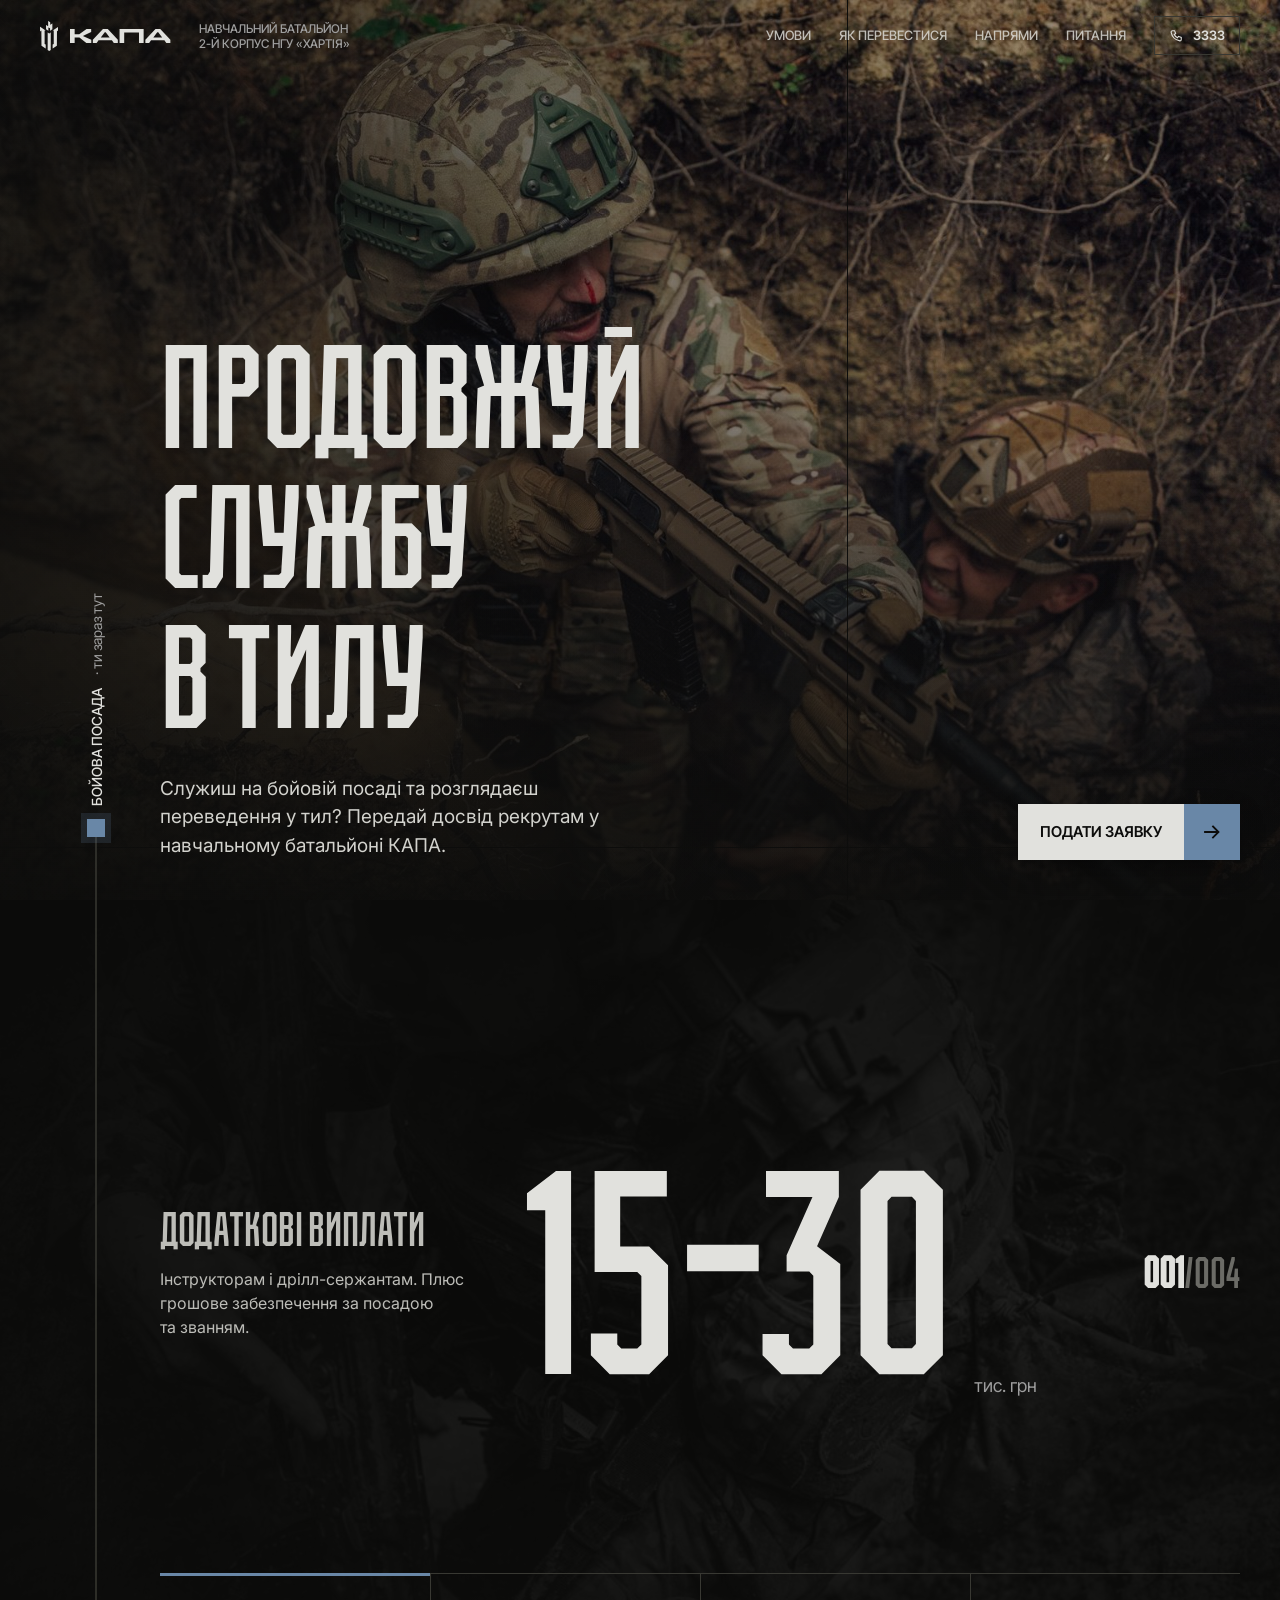
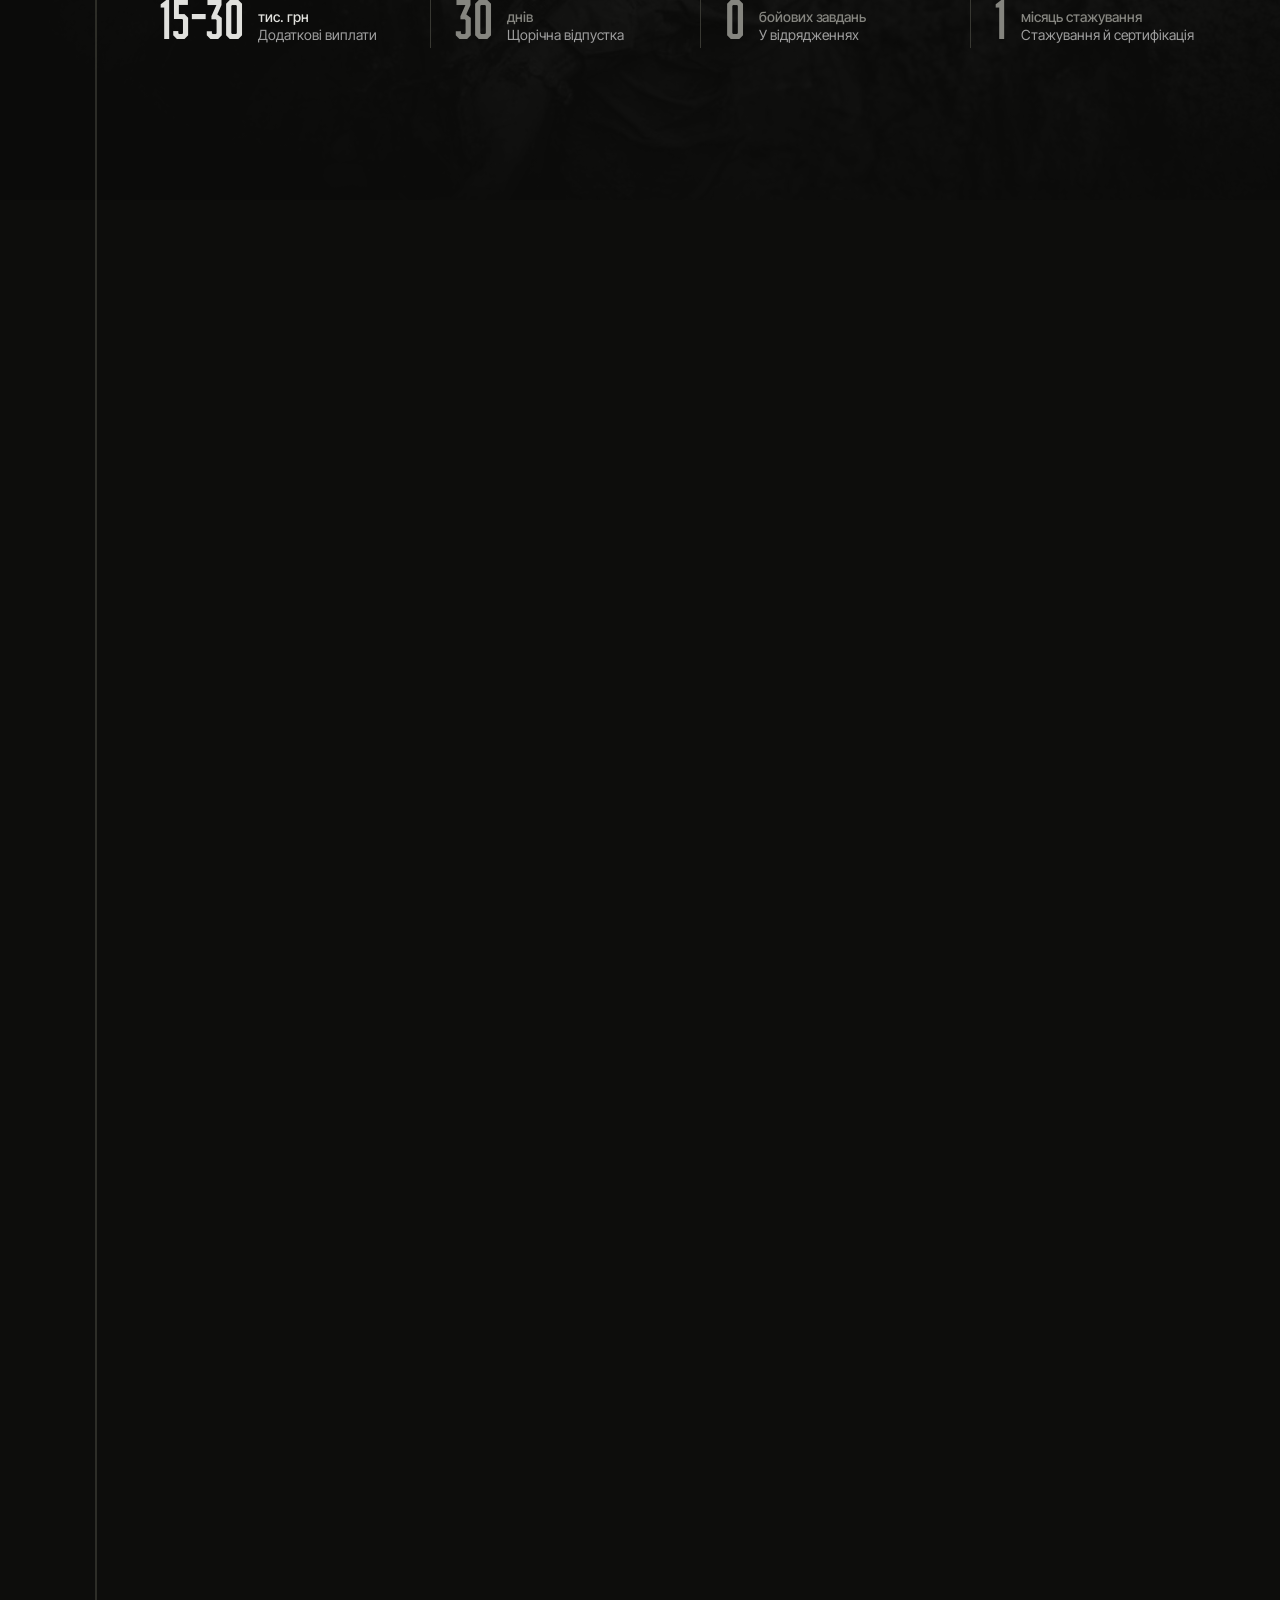
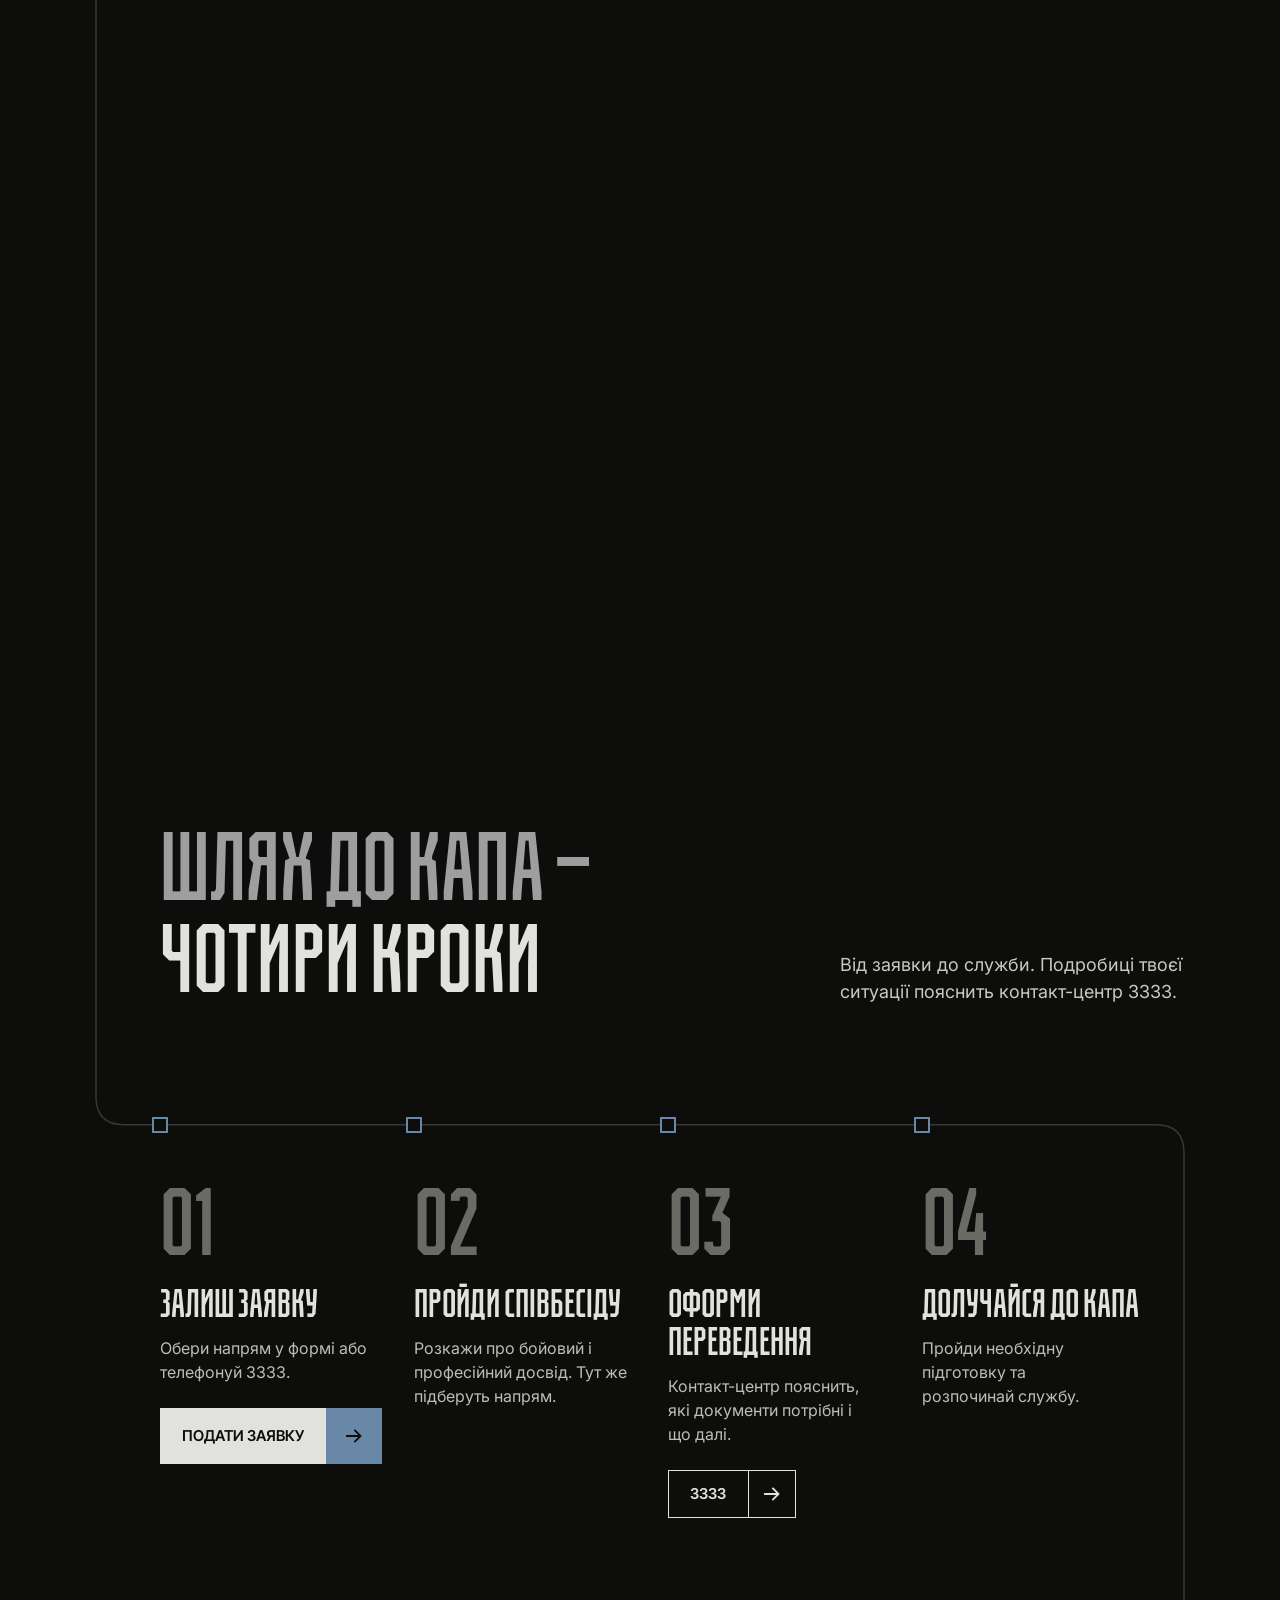
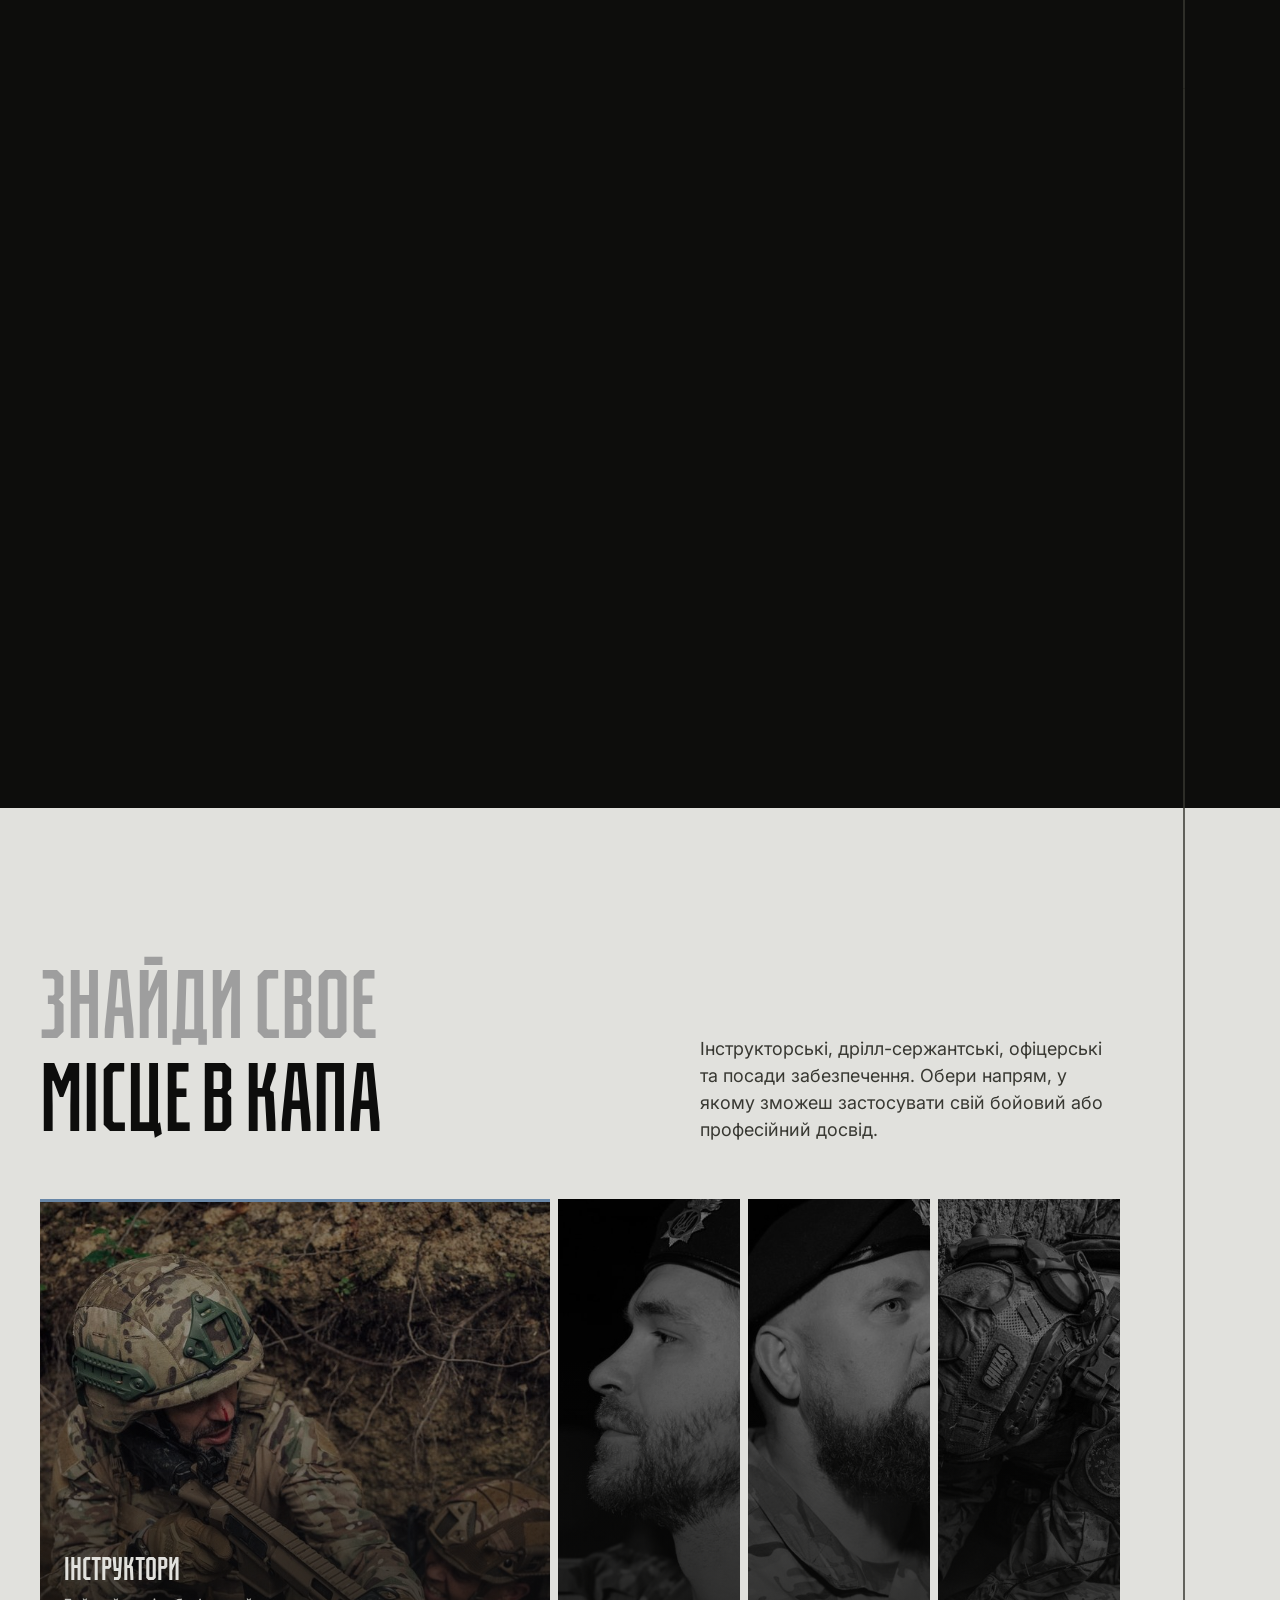
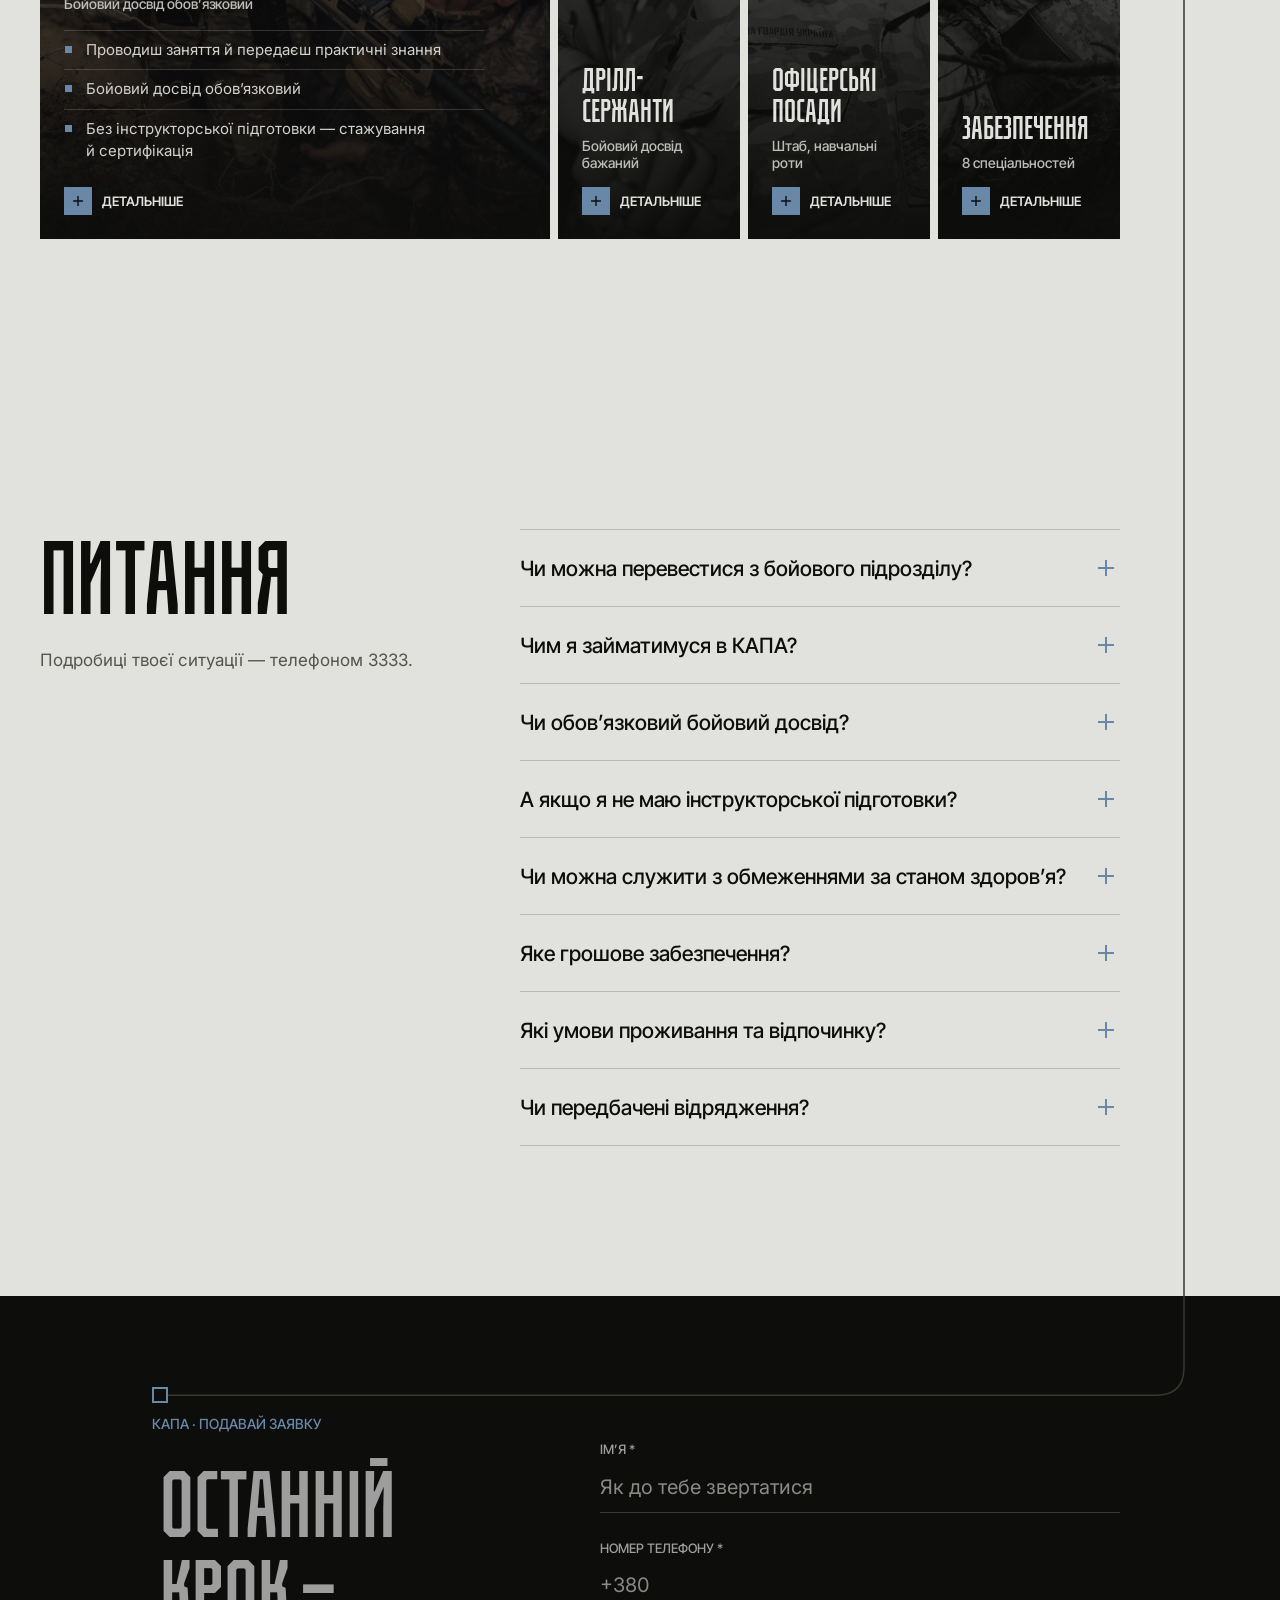
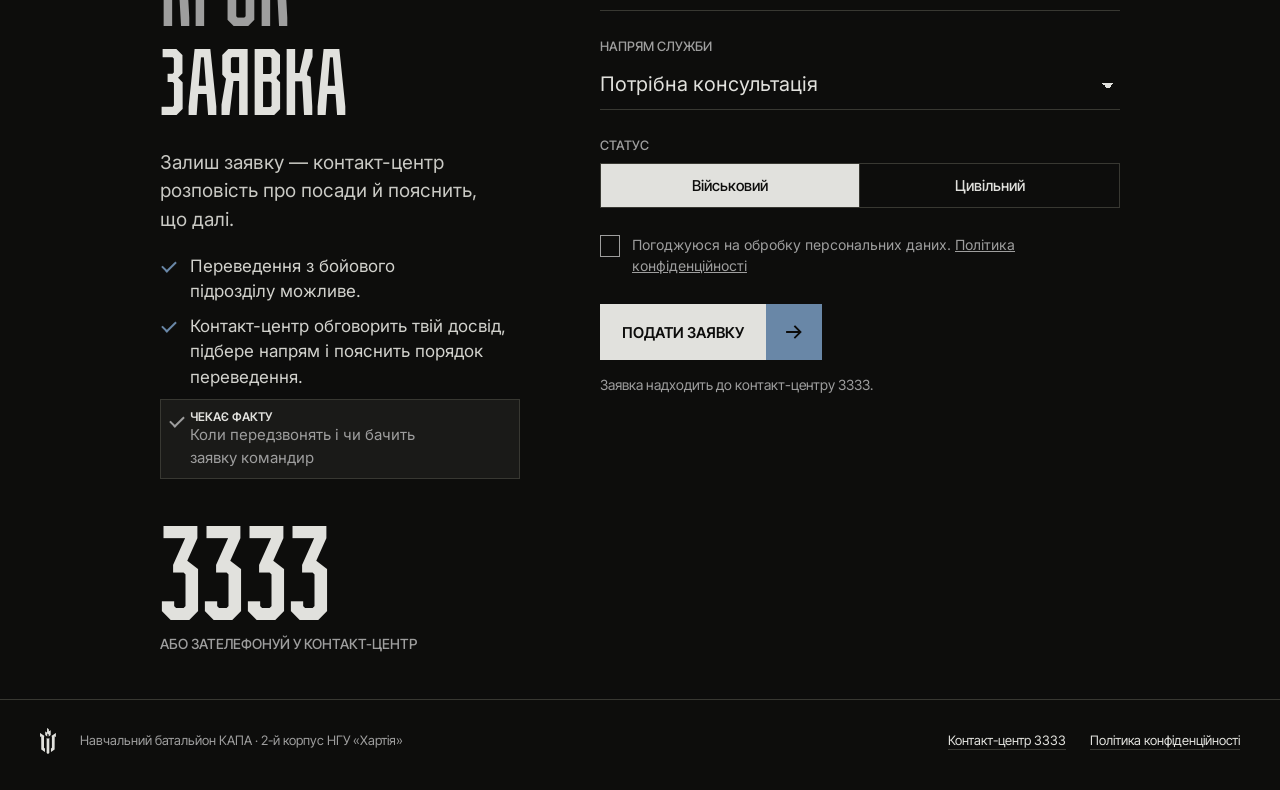
==== commit 74875bc1: "Заявка: підпис «КАПА · подавай заявку» замість «кінець шляху» Co-Authored-By: Claude Opus 5.5 <norep" ====
--- a/index.html
+++ b/index.html
@@ -321,7 +321,7 @@
 
 <section class="qa on-l" id="pytannia" data-light><div><h2 class="kh">Питання</h2><p style="color:#55554e;margin-top:20px">Подробиці твоєї ситуації — телефоном 3333.</p></div><div class="faq "><details><summary>Чи можна перевестися з бойового підрозділу?<i></i></summary><p>Так. Залиш заявку або телефонуй 3333 — обговоримо твій досвід, підберемо напрям і пояснимо порядок переведення.</p></details><details><summary>Чим я займатимуся в КАПА?<i></i></summary><p>Навчатимеш військових, допомагатимеш рекрутам адаптуватися до служби або забезпечуватимеш роботу навчального батальйону — залежно від посади.</p></details><details><summary>Чи обовʼязковий бойовий досвід?<i></i></summary><p>Для інструкторів — так. Для дрілл-сержантів він бажаний, але не обовʼязковий. Також є посади для фахівців технічних і забезпечувальних напрямів.</p></details><details><summary>А якщо я не маю інструкторської підготовки?<i></i></summary><p>Передбачені стажування з досвідченим інструктором або дрілл-сержантом, необхідна підготовка та сертифікація.</p></details><details><summary>Чи можна служити з обмеженнями за станом здоровʼя?<i></i></summary><p>Так. Відповідний напрям допоможуть визначити під час співбесіди, залежно від висновку ВЛК та вимог посади.</p></details><details><summary>Яке грошове забезпечення?<i></i></summary><p>Відповідно до посади та звання. Для інструкторів і дрілл-сержантів передбачені додаткові виплати від 15 000 до 30 000 грн.</p></details><details><summary>Які умови проживання та відпочинку?<i></i></summary><p>Під час підготовки інструктори й дрілл-сержанти проживають разом із рекрутами. Вихідні надаються з урахуванням навчального процесу. Щорічна основна відпустка — до 30 календарних днів.</p></details><details><summary>Чи передбачені відрядження?<i></i></summary><p>Так, для проведення занять та обміну досвідом у районах виконання завдань бригади. Такі відрядження не передбачають безпосереднього виконання бойових завдань.</p></details></div></section>
 
-<section class="fm pad" id="zaiavka" data-cta-off><div><div class="end node" data-node="end"><span class="sq"></span><span class="lb">КАПА · кінець шляху</span></div><h2 class="kh"><span>Останній крок —</span><br>заявка</h2>
+<section class="fm pad" id="zaiavka" data-cta-off><div><div class="end node" data-node="end"><span class="sq"></span><span class="lb">КАПА · подавай заявку</span></div><h2 class="kh"><span>Останній крок —</span><br>заявка</h2>
 <p class="lede">Залиш заявку — контакт-центр розповість про посади й пояснить, що далі.</p><ul class="calm"><li>Переведення з бойового підрозділу можливе.</li><li>Контакт-центр обговорить твій досвід, підбере напрям і пояснить порядок переведення.</li><li class="todo"><b>Чекає факту</b>Коли передзвонять і чи бачить заявку командир</li></ul>
 <a class="tel" href="tel:3333">3333</a><span class="lb mute" style="display:block;margin-top:12px">Або зателефонуй у контакт-центр</span></div>
 <form class="lead" novalidate><div class="fields"><input type="text" name="company" tabindex="-1" autocomplete="off" aria-hidden="true" style="position:absolute;left:-9999px;width:1px;height:1px">
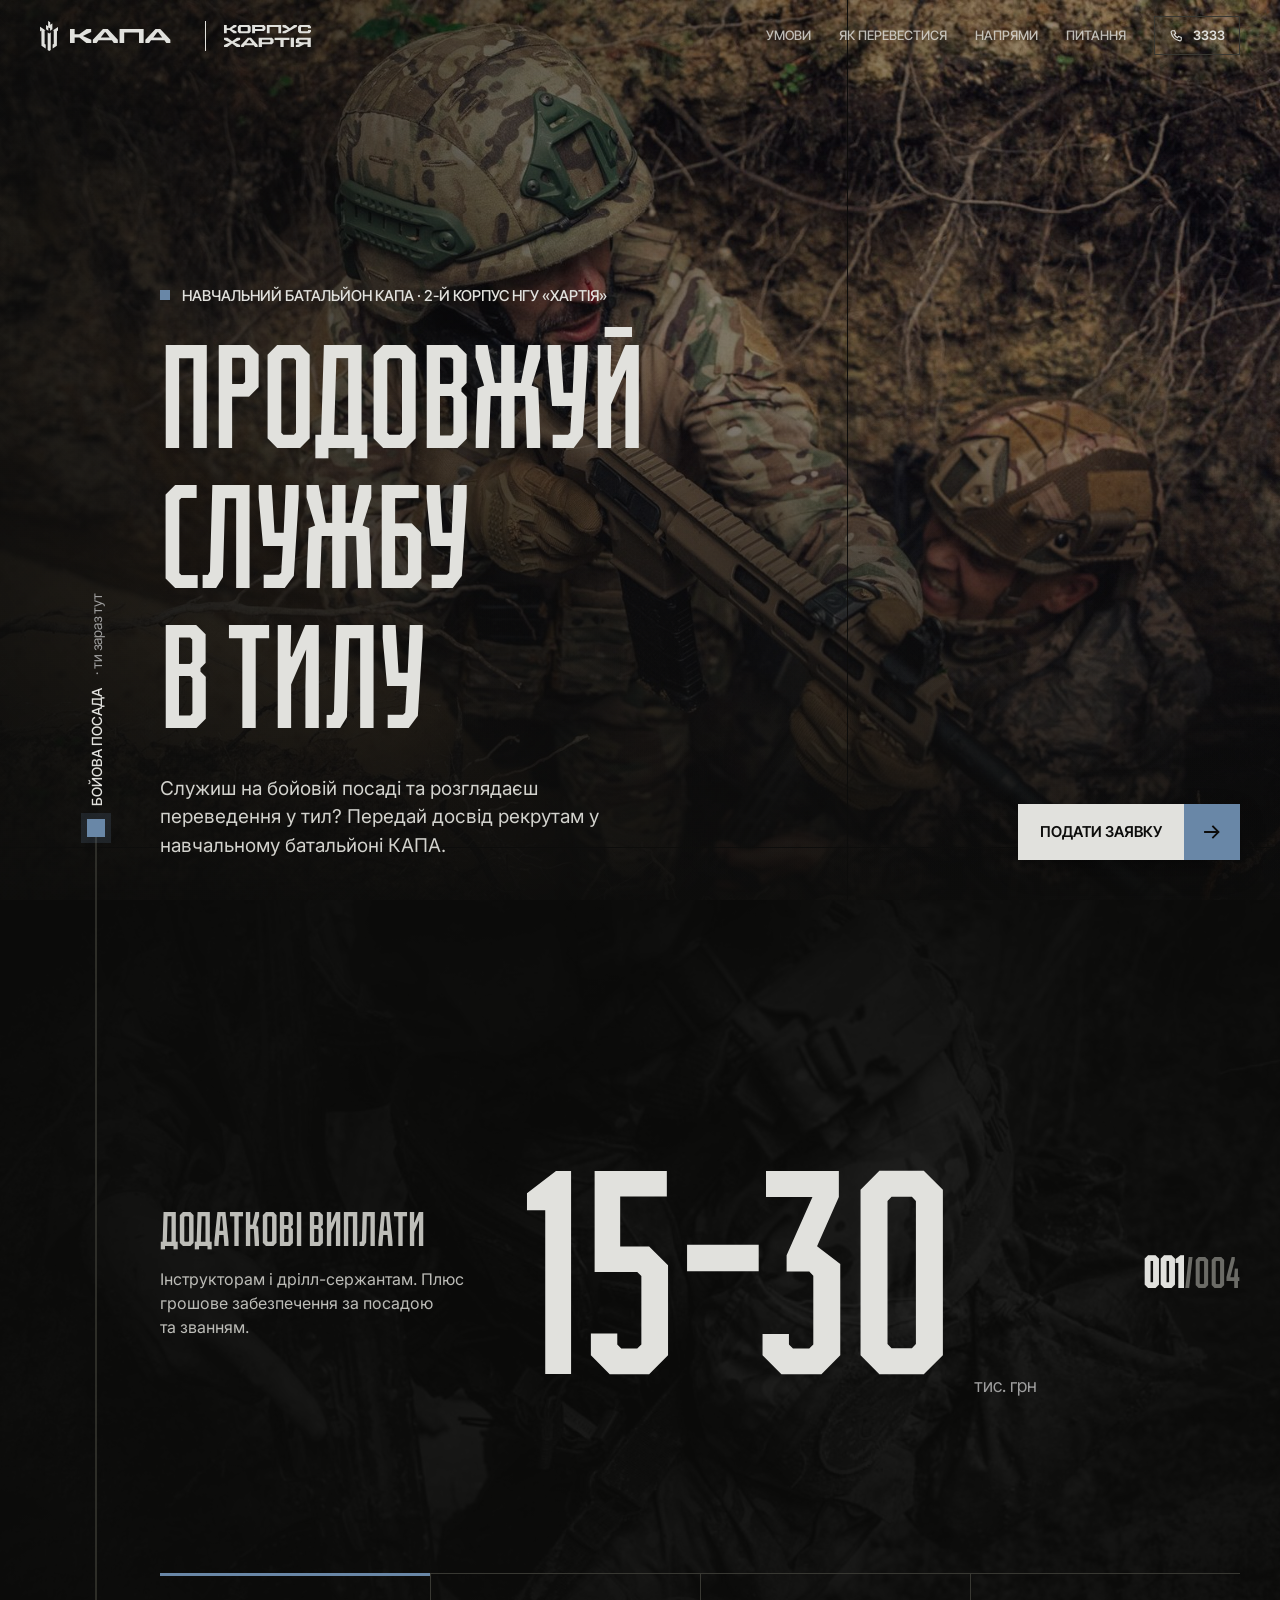
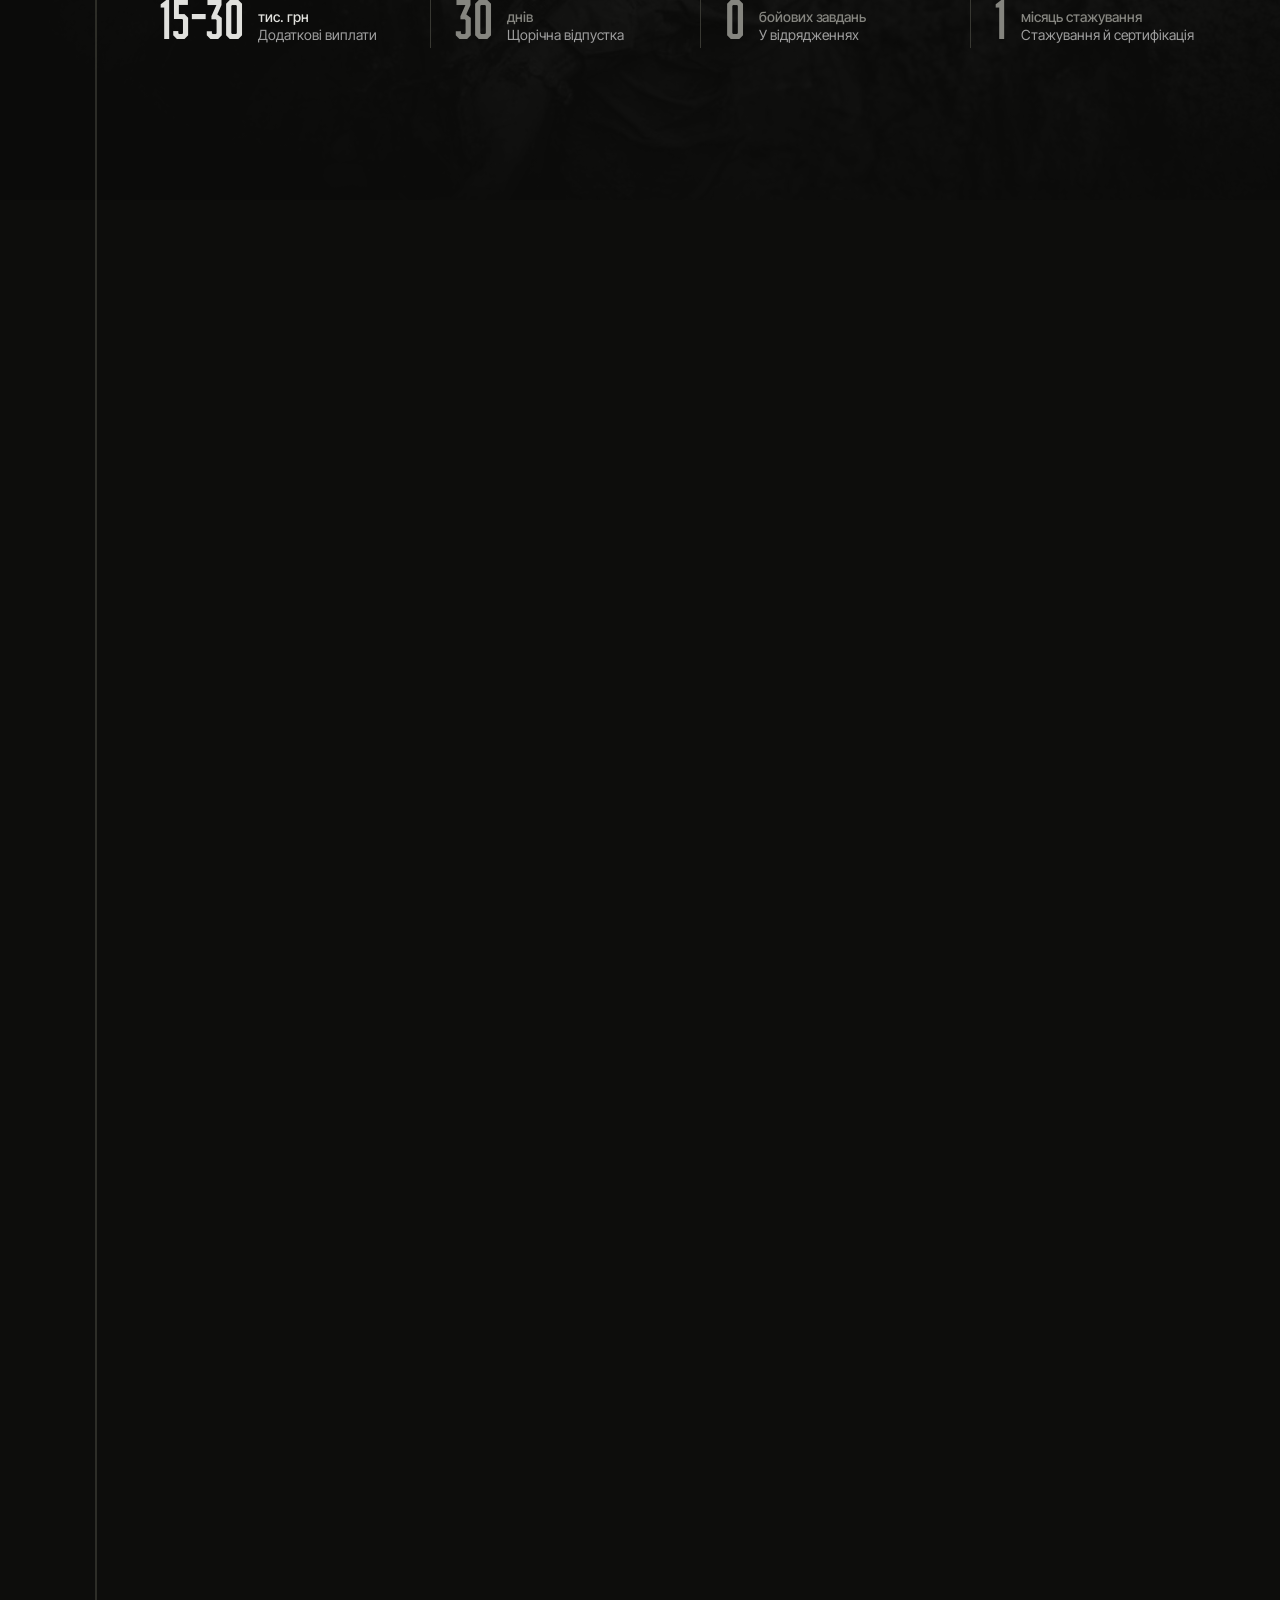
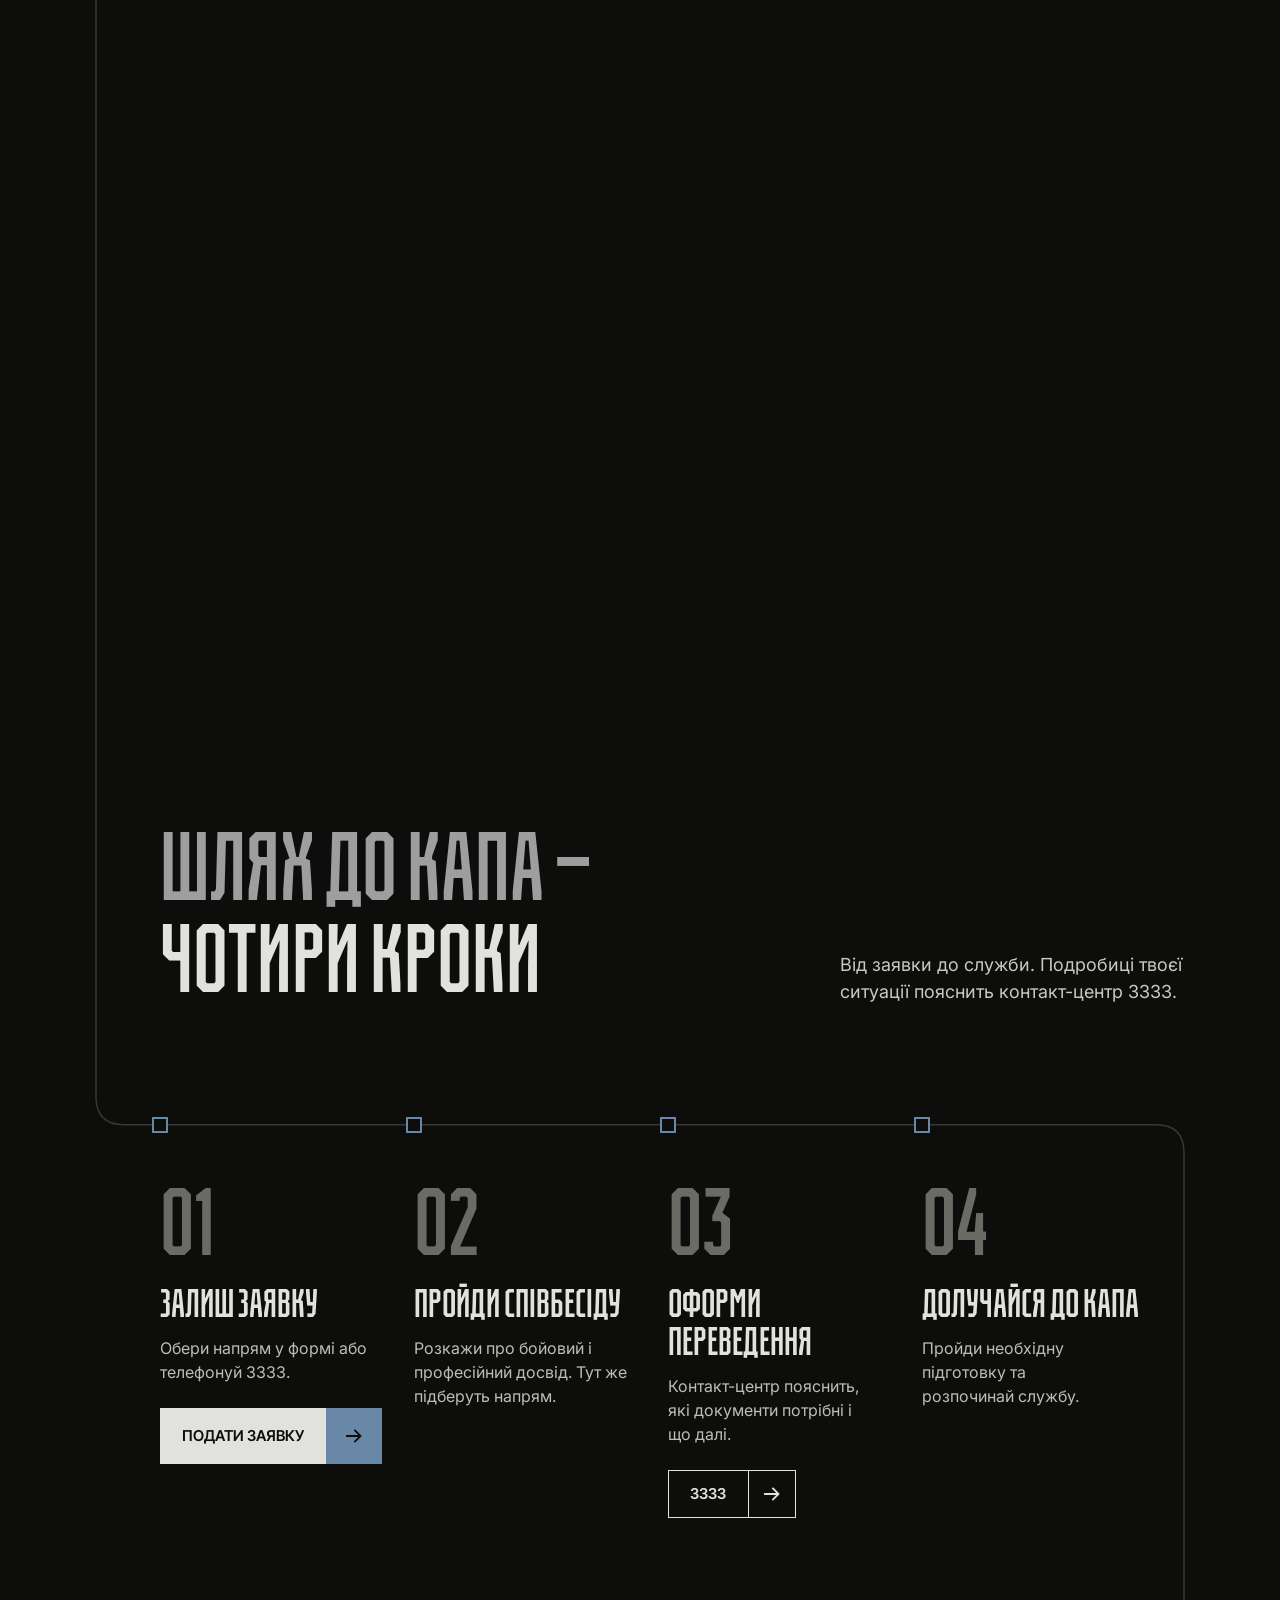
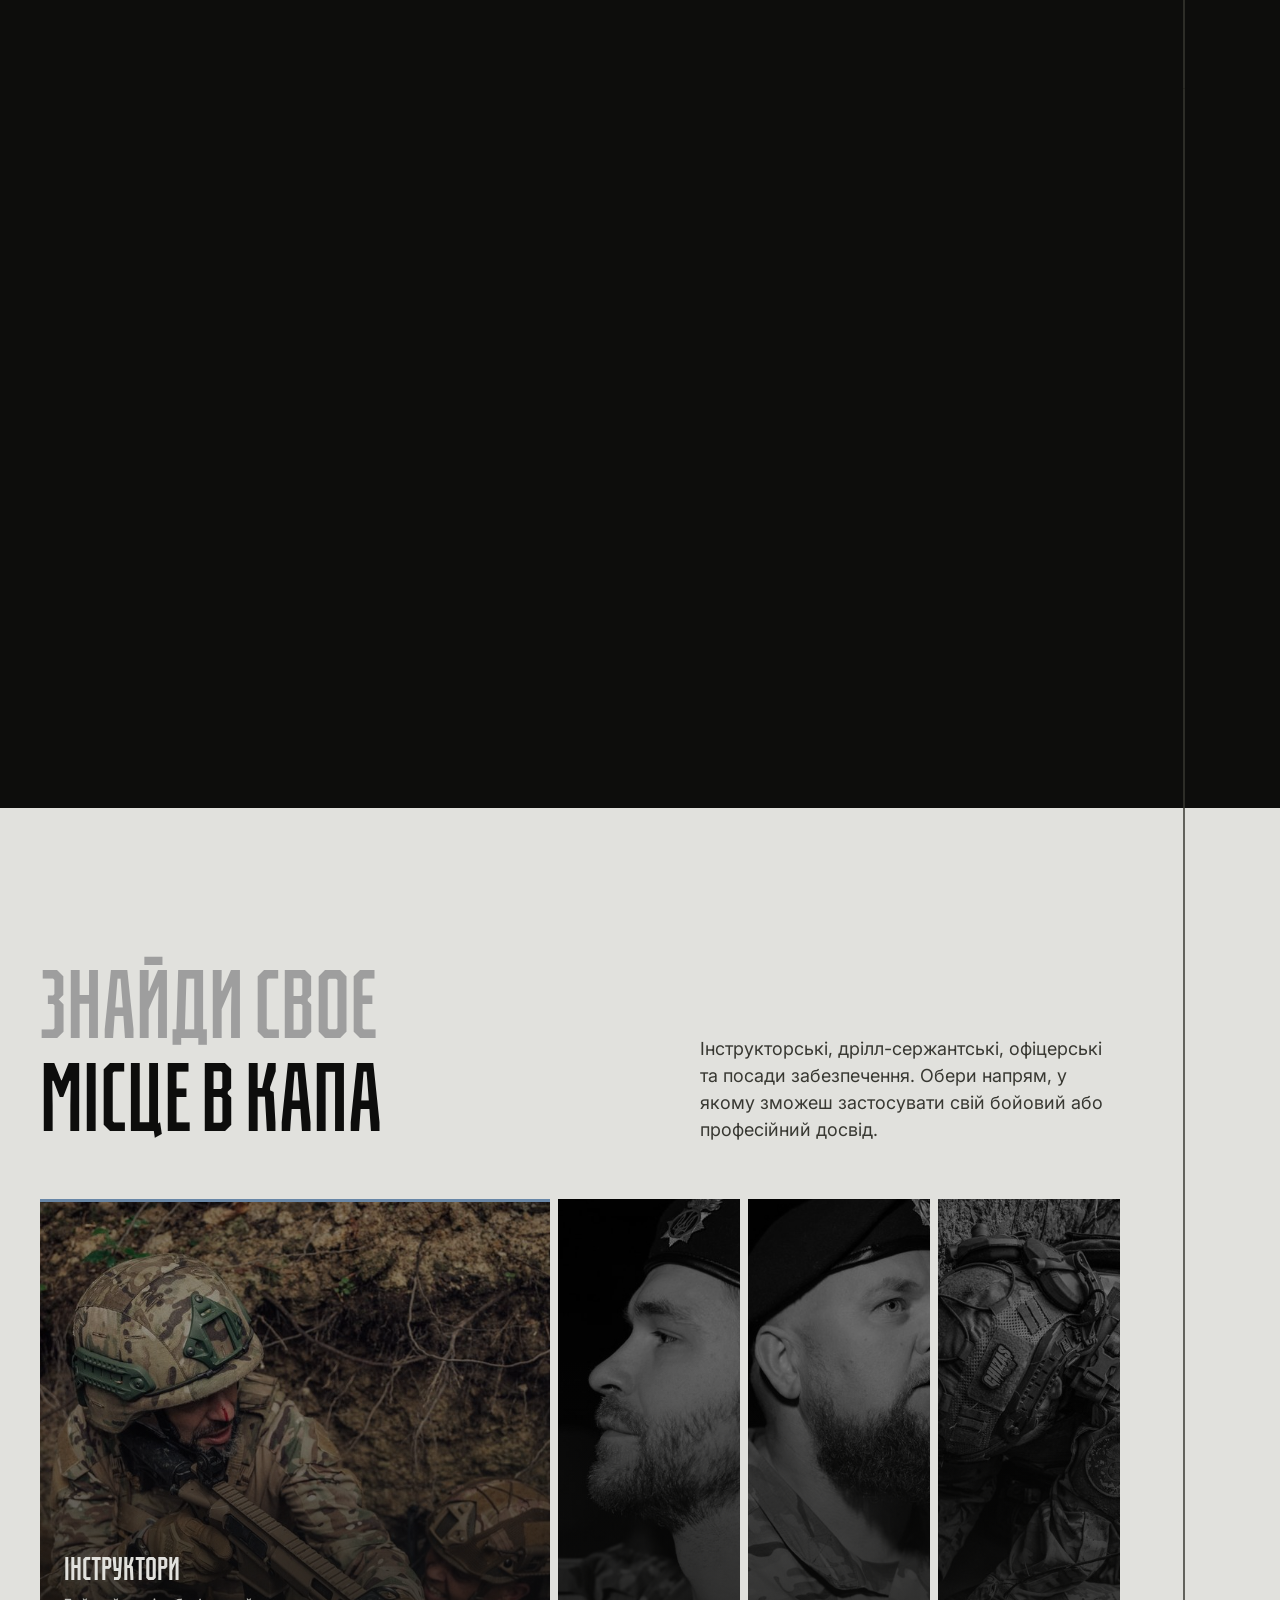
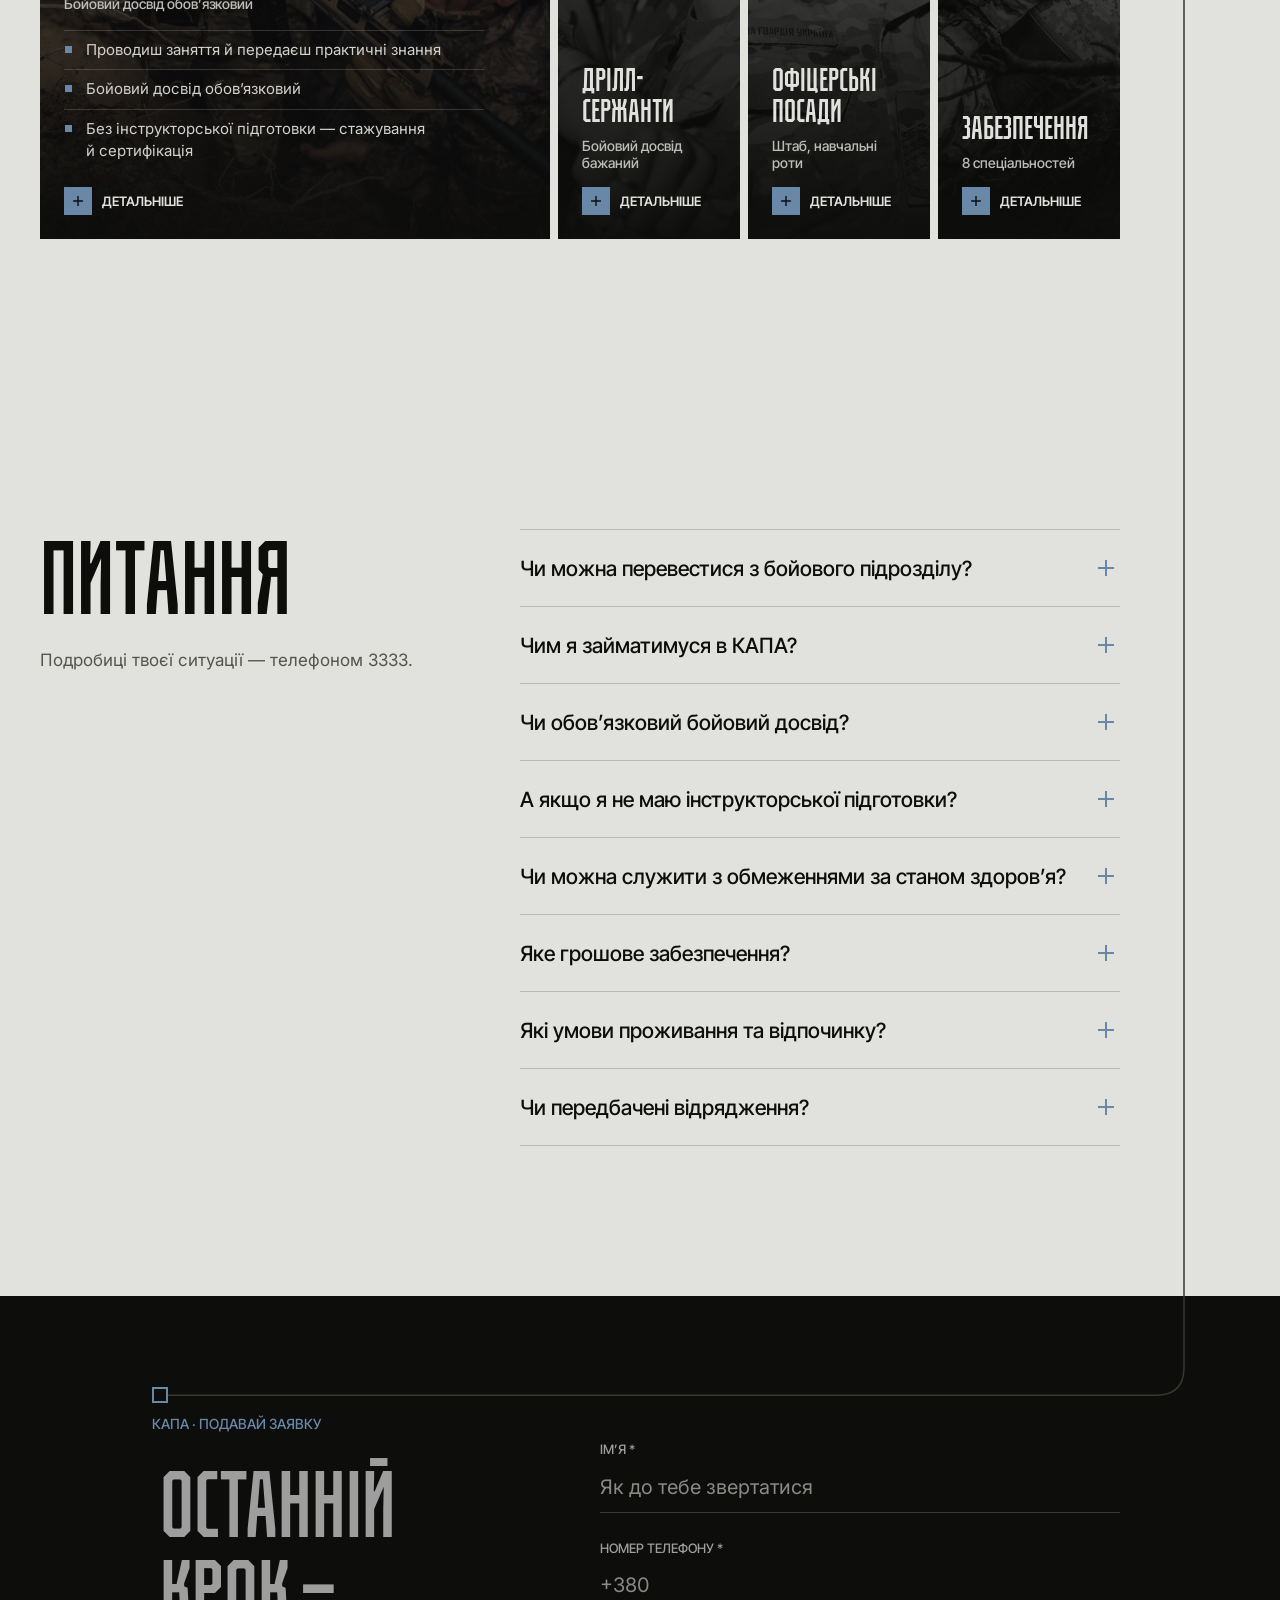
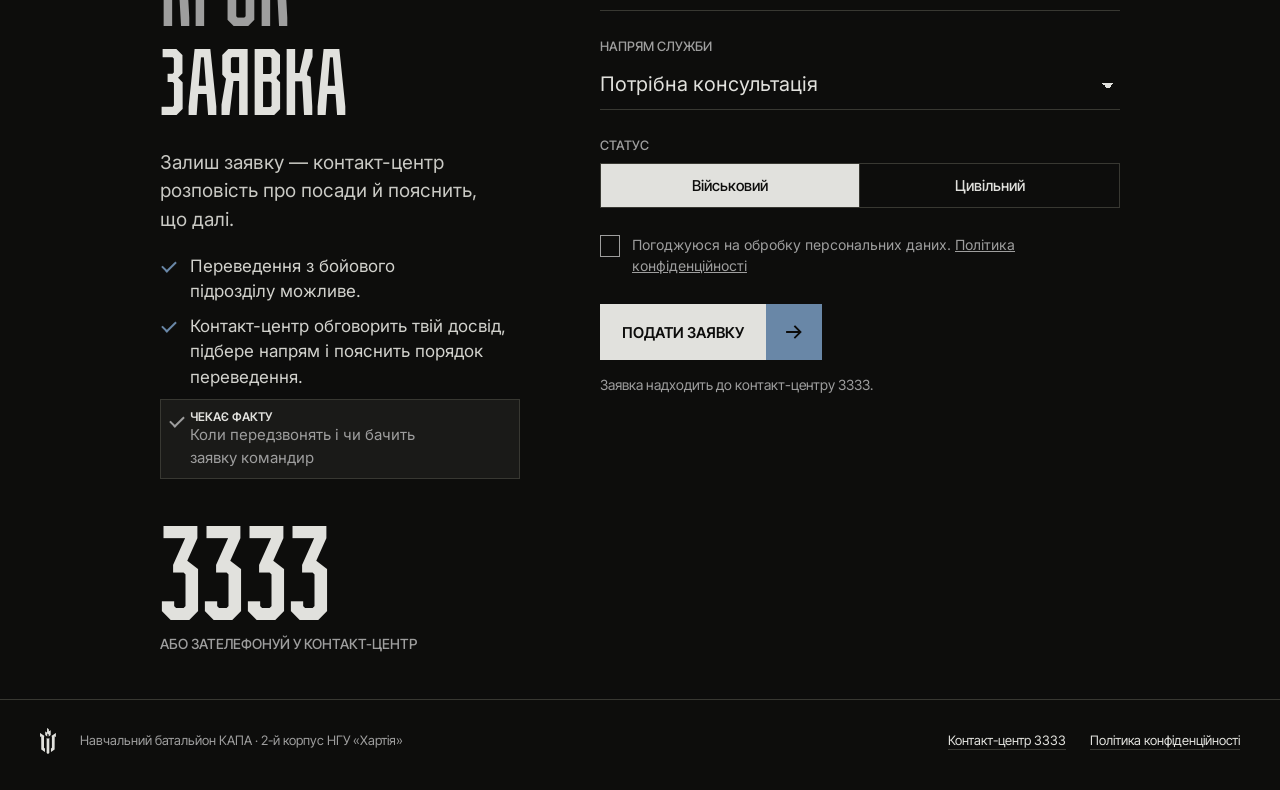
==== commit fcdf1e9d: "Шапка: текстовий логотип корпусу через риску; «Навчальний батальйон КАПА» над заголовком першого екр" ====
--- a/index.html
+++ b/index.html
@@ -288,6 +288,15 @@
  .fm .calm li{font-size:15px}.fm .lede{font-size:17px}.fm .tel{font-size:12vh}.fm h2{font-size:9.4vh}.fm{padding-top:86px}
 }
 
+/* 8.5 шапка: | КОРПУС ХАРТІЯ */
+.hd .unit.corps{display:flex;align-items:center;align-self:stretch;margin:auto 0;padding-left:18px;margin-left:6px;border-left:1px solid currentColor;height:30px;color:var(--paper)}
+.hd .unit.corps svg{height:22px;width:auto;display:block}
+.hd.on-light:not(.is-solid) .unit.corps{color:var(--ink)}
+
+.hero .kick{margin:0 0 22px;font:500 15px/1.3 "Inter Tight",sans-serif;text-transform:uppercase;letter-spacing:0;color:var(--paper);display:flex;align-items:center;gap:12px}
+.hero .kick::before{content:"";width:10px;height:10px;background:var(--kapa);flex:none}
+@media (max-width:720px){.hd .unit.corps{display:none}.hero .kick{font-size:12px;margin-bottom:16px;gap:10px}.hero .kick::before{width:8px;height:8px}}
+
 /* мобільна: лінія лівим полем (x=30), текст її не перетинає */
 @media (max-width:720px){
  .how li .node{left:-18px}
@@ -299,13 +308,13 @@
 .srv{margin:16px 0 0;padding:12px 14px;box-shadow:inset 0 0 0 1px #D71920;color:var(--paper);font-size:15px}.srv a{color:inherit}
 </style></head><body id="top">
 <header class="hd"><a class="brand" href="#top" aria-label="КАПА — нагору"><svg class="sign" viewBox="222 259 429 701" aria-hidden="true"><g fill="currentColor"><path d="M 401.41 934.99 L 401.51 530.94 C 401.51 529.54 403.07 528.70 404.24 529.47 L 436.33 550.64 C 436.90 551.03 437.65 551.03 438.23 550.67 L 470.97 530.12 C 472.14 529.39 473.67 530.23 473.67 531.62 L 473.28 934.30 C 473.28 934.88 472.99 935.43 472.51 935.76 L 437.78 959.21 C 437.19 959.61 436.41 959.61 435.81 959.21 L 402.18 936.44 C 401.70 936.12 401.41 935.57 401.41 934.99 "/><path d="M 518.06 810.57 L 542.21 794.41 C 542.69 794.08 542.99 793.53 542.99 792.94 L 542.99 485.35 C 542.99 484.38 542.21 483.59 541.24 483.58 L 520.80 483.46 C 519.07 483.44 518.40 481.20 519.83 480.23 L 647.55 394.17 C 648.71 393.39 650.29 394.23 650.29 395.64 L 650.28 501.83 C 650.28 503.26 648.68 504.09 647.51 503.27 L 618.88 483.27 L 618.88 484.94 L 616.67 837.66 C 616.66 838.24 616.37 838.78 615.89 839.10 L 520.07 903.83 C 518.90 904.62 517.32 903.78 517.32 902.37 L 517.28 812.03 C 517.28 811.44 517.57 810.89 518.06 810.57 "/><path d="M 257.04 838.36 C 256.56 838.04 256.26 837.50 256.26 836.92 L 254.04 482.54 L 252.68 483.5 L 226.76 501.83 C 225.60 502.64 224 501.83 223.98 500.41 L 222.70 394.96 C 222.68 393.54 224.27 392.68 225.44 393.48 L 353.10 479.5 C 354.53 480.46 353.85 482.71 352.12 482.72 L 331.69 482.85 C 330.73 482.85 329.94 483.64 329.94 484.60 L 329.94 792.21 C 329.94 792.79 330.24 793.34 330.73 793.67 L 354.87 809.83 C 355.36 810.16 355.65 810.71 355.65 811.29 L 355.61 901.63 C 355.60 903.04 354.03 903.88 352.86 903.09 Z M 257.04 838.36 "/><path d="M 455.75 431.32 L 421.14 407.97 C 419.98 407.19 418.41 408.01 418.40 409.42 L 417.92 483.93 C 417.91 485.34 416.34 486.17 415.18 485.38 L 364.00 450.90 C 363.52 450.58 363.23 450.03 363.23 449.44 L 363.23 352.90 C 363.23 351.49 364.81 350.65 365.98 351.44 L 410.01 381.31 C 411.17 382.10 412.76 381.26 412.76 379.85 L 412.76 261.44 C 412.76 260.03 414.33 259.19 415.50 259.98 L 460.17 290.03 C 460.66 290.36 460.95 290.91 460.95 291.5 L 460.95 346.58 C 460.95 347.99 462.53 348.83 463.69 348.04 L 508.07 318.14 C 509.23 317.35 510.81 318.19 510.81 319.60 L 510.81 449.46 C 510.81 450.03 510.52 450.58 510.04 450.91 L 459.16 485.73 C 457.99 486.53 456.40 485.69 456.41 484.28 L 456.53 432.78 C 456.53 432.19 456.24 431.65 455.75 431.32 "/></g></svg><svg class="word" viewBox="159.76 80.89 553.47 77.2" aria-hidden="true"><g fill="currentColor"><path d="M 329.60 127.10 L 351.40 98.12 L 356.73 98.12 L 378.50 127.10 L 329.57 127.10 Z M 367.98 80.89 L 341.49 80.89 L 285.73 140.85 L 285.73 157.48 L 306.60 157.48 L 317.16 143.50 L 390.80 143.50 L 401.35 157.48 L 423.59 157.48 L 423.59 140.85 Z"></path><path d="M 619.24 127.10 L 641.04 98.12 L 646.36 98.12 L 668.13 127.10 L 619.21 127.10 Z M 657.62 80.89 L 631.12 80.89 L 575.37 140.85 L 575.37 157.48 L 596.24 157.48 L 606.79 143.50 L 680.43 143.50 L 690.99 157.48 L 713.23 157.48 L 713.23 140.85 Z"></path><path d="M 233.16 118.08 L 276.53 97.42 L 276.53 80.89 L 250.86 80.89 L 210.81 109.84 L 185.43 109.84 L 185.43 80.94 L 159.76 80.94 L 159.76 157.42 L 185.43 157.42 L 185.43 128.17 L 211.77 128.17 L 249.83 157.48 L 277.20 157.48 L 277.20 140.23 L 233.16 120.94 Z"></path><path d="M 433.09 81.50 L 433.09 158.03 L 458.67 158.03 L 458.67 99.91 L 540.27 99.91 L 540.27 158.09 L 565.85 158.09 L 565.85 81.50 Z"></path></g></svg></a>
-<span class="unit">Навчальний батальйон<br>2-й корпус НГУ «Хартія»</span>
+<span class="unit corps"><svg viewBox="0 0 1696 429" role="img" aria-label="Корпус «Хартія»"><title>Корпус «Хартія»</title><path d="M1 388.8L108.6 343V335.6L0.8 288.2V248.5H67.7L159.2 315.1L251.6 248.5H315.2V288.2L207.4 334.9V341.9L315.2 388.7V428.9H248.5L157.2 362.2L65 428.9H1.1V388.7L1 388.8ZM657.3 389.7V428.9H605L580.2 396H407L382.1 428.9H333V389.7L464.1 248.4H526.4L657.3 389.7ZM551.2 357.2L499.9 288.8H487.3L436 357.2H551.2ZM968 282.9V341.1L933.6 375.5H740V428.9H676.2V248.4H933.3L967.9 282.9H968ZM903.3 299.2L893.1 289H740V336.7H893.1L903.3 326.3V299.2ZM986 291.1H1099.6V428.7H1163.6V291.1H1277.2V248.1H986V291.1ZM1364.4 248.1H1300.5V428.7H1364.4V248.1ZM1692.4 248.1V428.9H1628.6V373.1H1566.2L1465.2 428.9H1401.4V387.8L1468.6 374.1V364.1L1401.4 350.1V282.6L1435.7 248.2H1692.3L1692.4 248.1ZM1628.5 288.9H1476.2L1466 299.1V322.9L1511.7 336.5H1628.4V288.8L1628.5 288.9Z" fill="currentColor"/><path d="M1282.9 61.4L1201 1.8H1141.3V37.4L1237.7 79.8V86.2L1141.5 127.4V163.3H1197.5L1422.2 36.5V2H1365.5L1282.9 61.5V61.4Z" fill="currentColor"/><path d="M548.5 1.1V162.6H605.5V114.8H778.3L809 84.1V31.9L778.1 1.1H548.3H548.5ZM751.4 70.9L742.2 80.1H605.5V37.4H742.2L751.4 46.6V70.9Z" fill="currentColor"/><path d="M300.2 1.1L269.3 31.9V130.8L299.9 161.6H489.7L520.4 130.8V31.9L489.5 1.1H300.1H300.2ZM462.9 114.1L453.6 123.3H336.3L327 114.1V50.1L336.3 40.9H453.6L462.9 50.1V114.1Z" fill="currentColor"/><path d="M1696 63.7V31.9L1665.1 1.1H1475.5L1444.6 31.9V130.8L1475.3 161.6H1665.1L1695.7 130.8V99H1638.1V114.1L1628.7 123.3H1511.3L1502.1 114.1V50.2L1511.3 41H1628.7L1638.1 50.2V63.7H1696Z" fill="currentColor"/><path d="M153.2 78.4L243.7 34.8V0H190.1L106.5 61H53.5V0.1H0V161.4H53.5V99.7H108.5L188 161.6H245.1V125.2L153.2 84.5V78.4Z" fill="currentColor"/><path d="M836 1.1V162.3H889.6V39.9H1060.6V162.4H1114.1V1.1H836Z" fill="currentColor"/></svg></span>
 <nav><a href="#umovy">Умови</a><a href="#shliakh">Як перевестися</a><a href="#posady">Напрями</a><a href="#pytannia">Питання</a></nav><a class="tel" href="tel:3333"><svg viewBox="0 0 20 20" width="14" height="14" fill="none" stroke="currentColor" stroke-width="1.6"><path d="M5 2.5h3l1.5 4-2 1.3a10 10 0 0 0 4.7 4.7l1.3-2 4 1.5v3a2 2 0 0 1-2 2A15 15 0 0 1 3 4.5a2 2 0 0 1 2-2Z"/></svg>3333</a></header>
 <main>
 <svg class="path" aria-hidden="true"><path class="bgp"/><path class="fg"/><path class="fg fgc"/></svg><div class="tip" aria-hidden="true"><i class="cube"></i><span class="dots"><i></i><i></i><i></i><i></i></span></div>
 <section class="hero"><img class="bg" src="a/hero-wide.jpg" alt="Інструктор КАПА з рекрутом в окопі під час заняття" width="1920" height="1080" fetchpriority="high">
 <div class="start node is-hit" data-node="start"><span class="sq"></span><span class="lb">Бойова посада <em>· ти зараз тут</em></span></div>
-<div class="l pad"><h1 class="kh is-in" data-in><span class="ln"><span>Продовжуй</span></span><span class="ln"><span>службу</span></span><span class="ln"><span>в тилу</span></span></h1>
+<div class="l pad"><p class="kick">Навчальний батальйон КАПА · 2-й корпус НГУ «Хартія»</p><h1 class="kh is-in" data-in><span class="ln"><span>Продовжуй</span></span><span class="ln"><span>службу</span></span><span class="ln"><span>в тилу</span></span></h1>
 <p class="sub rv">Служиш на бойовій посаді та розглядаєш переведення у тил? Передай досвід рекрутам у навчальному батальйоні КАПА.</p>
 </div></section>
 
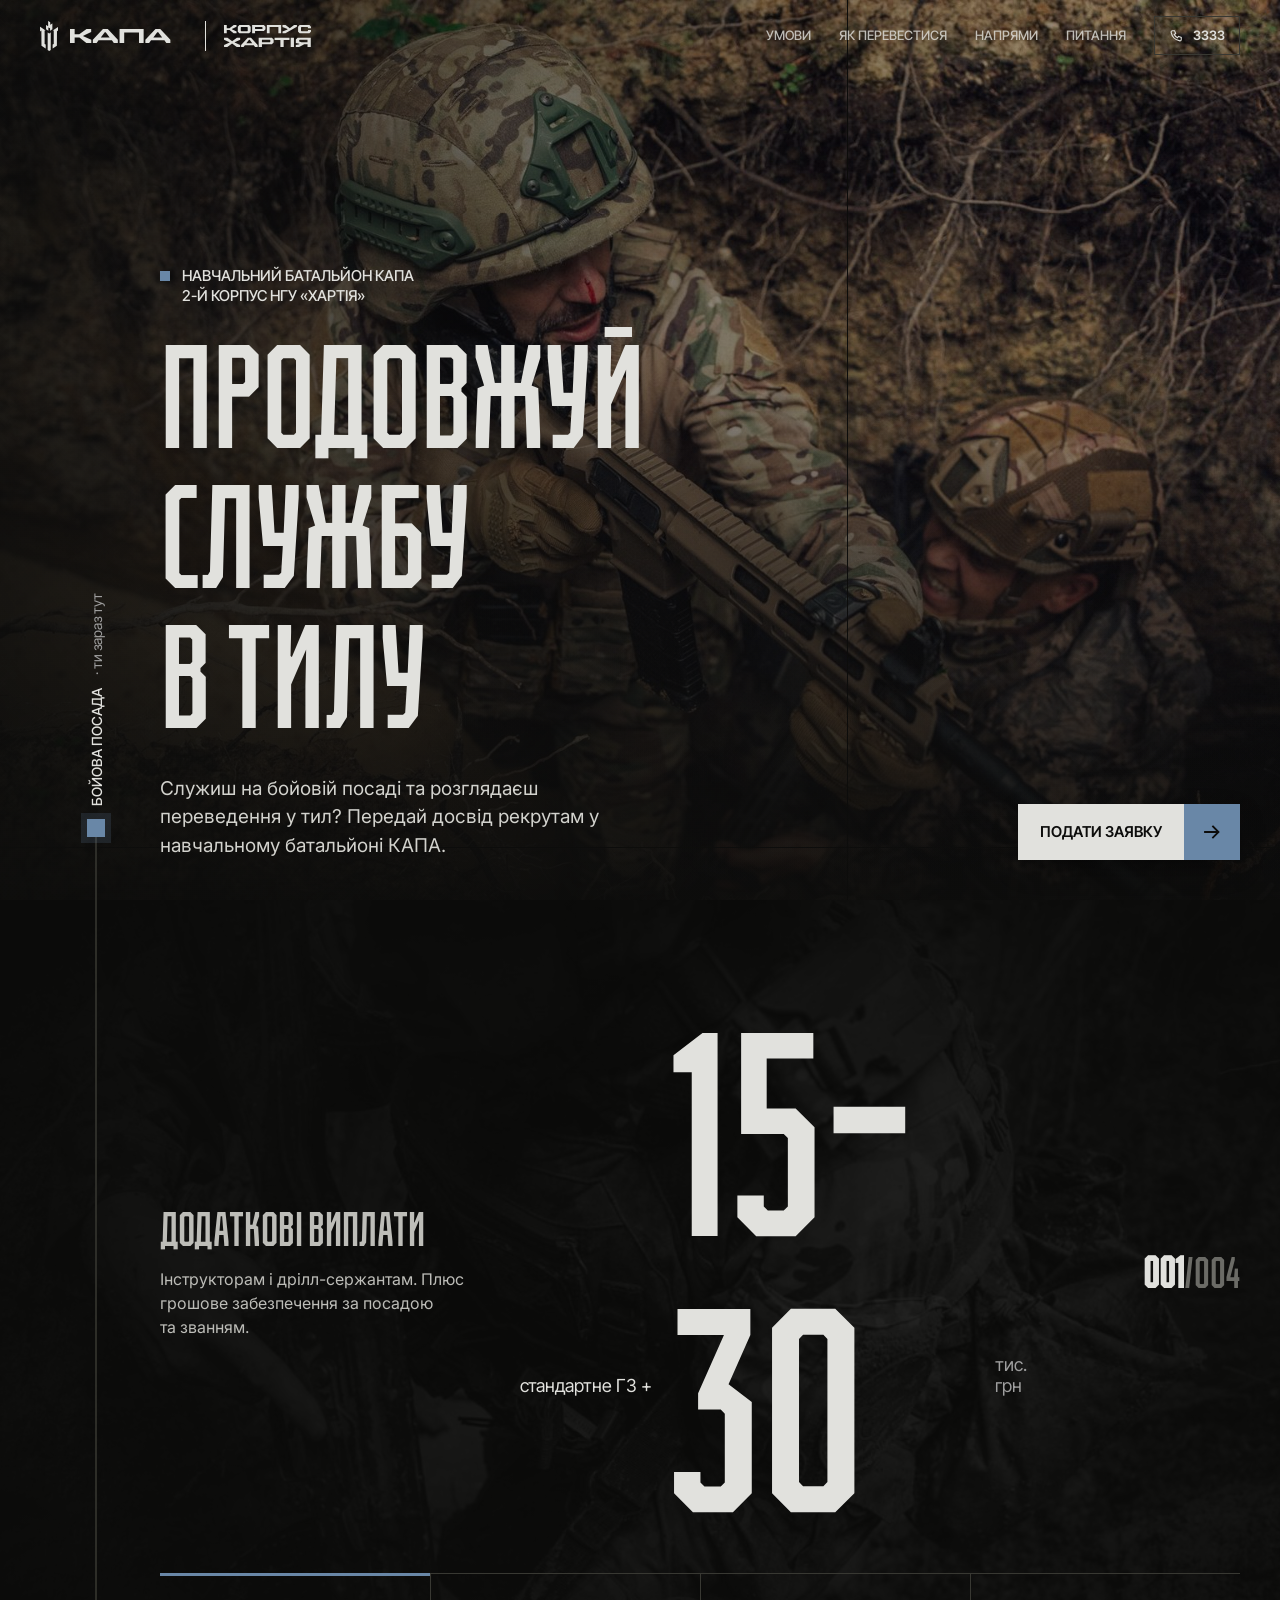
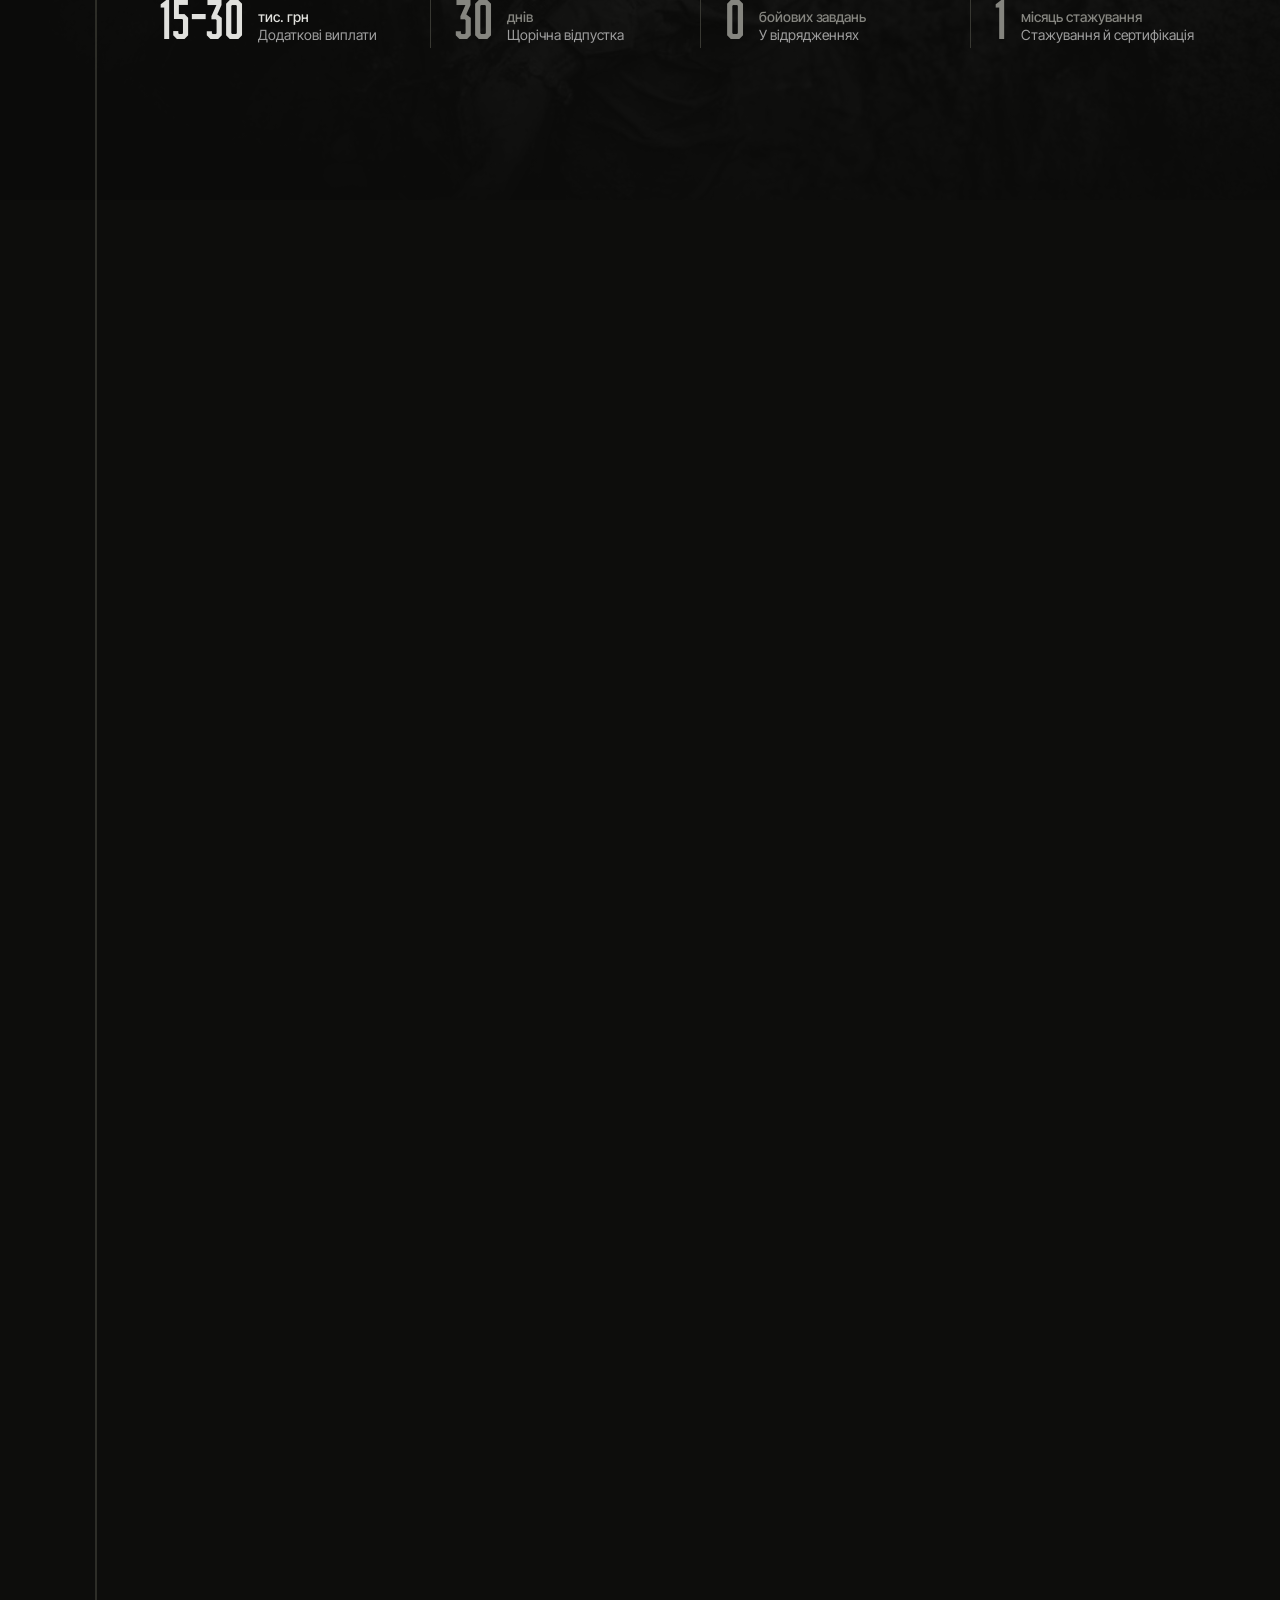
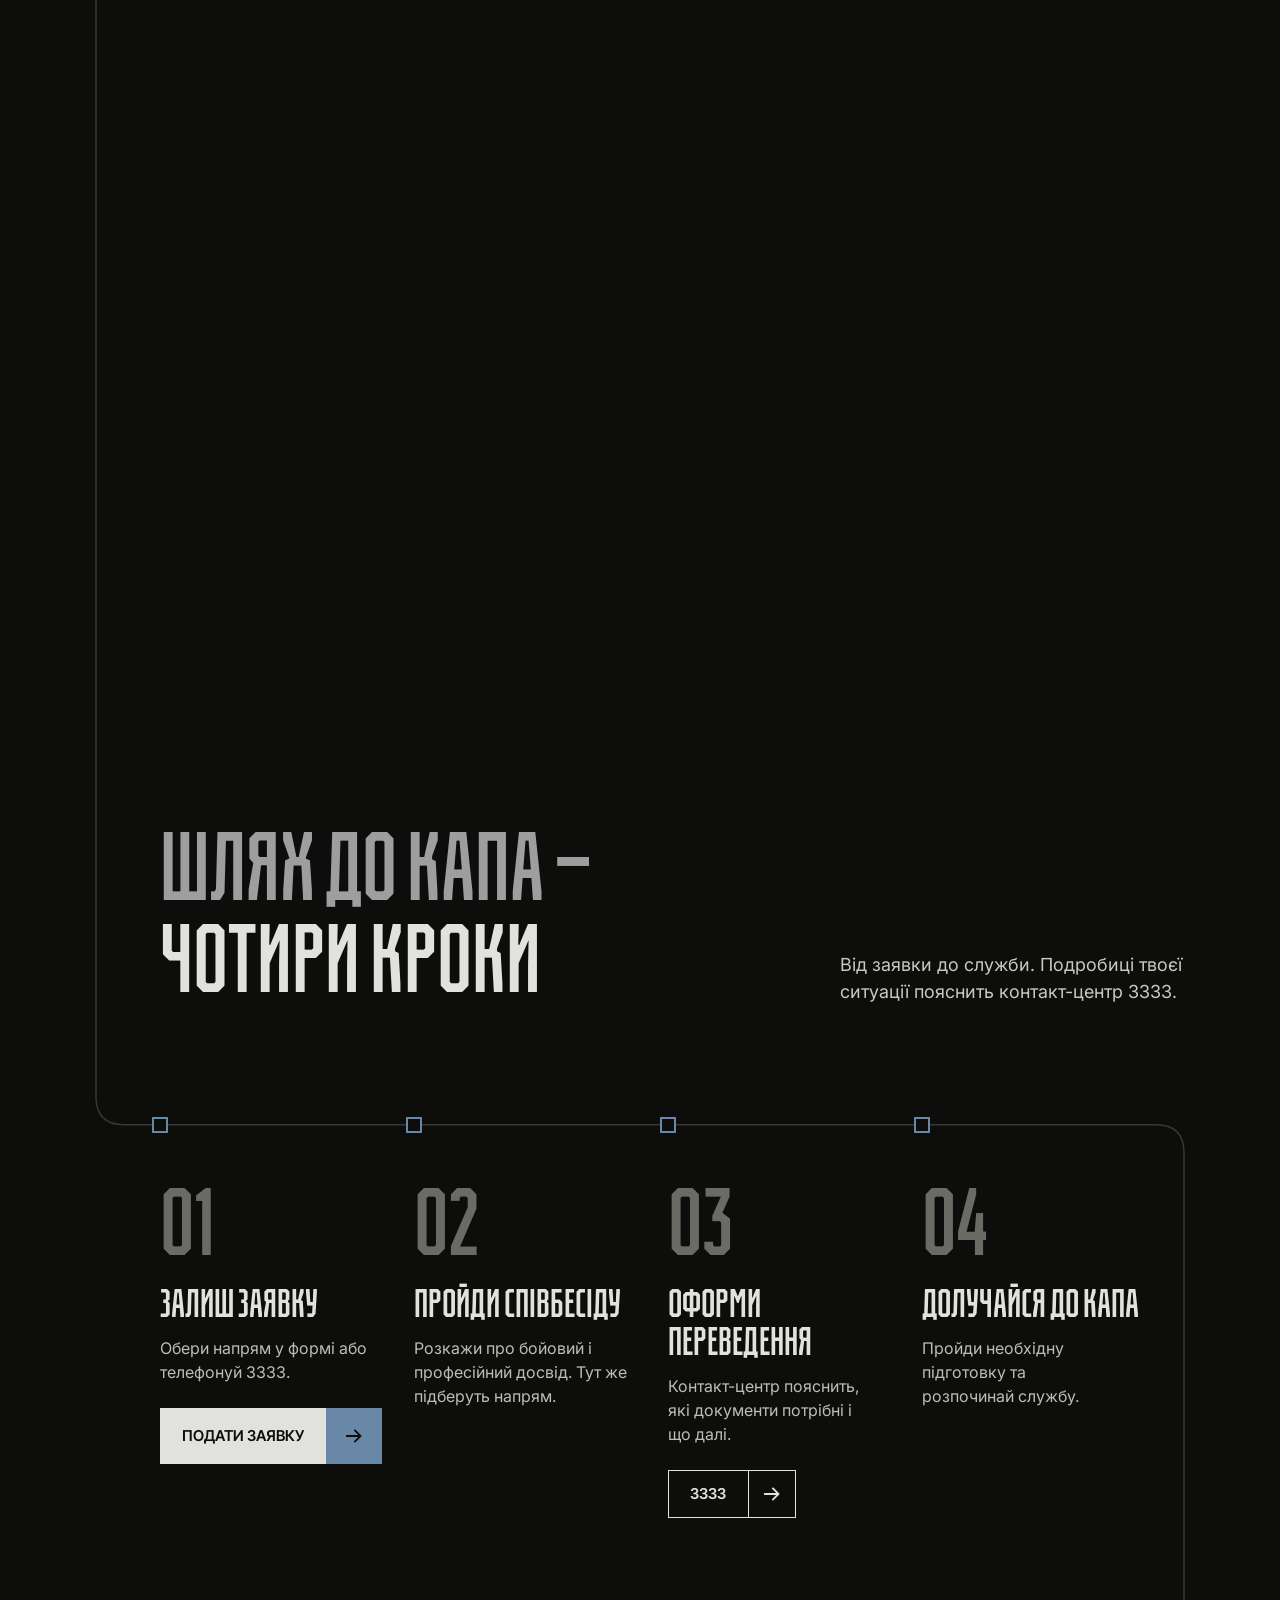
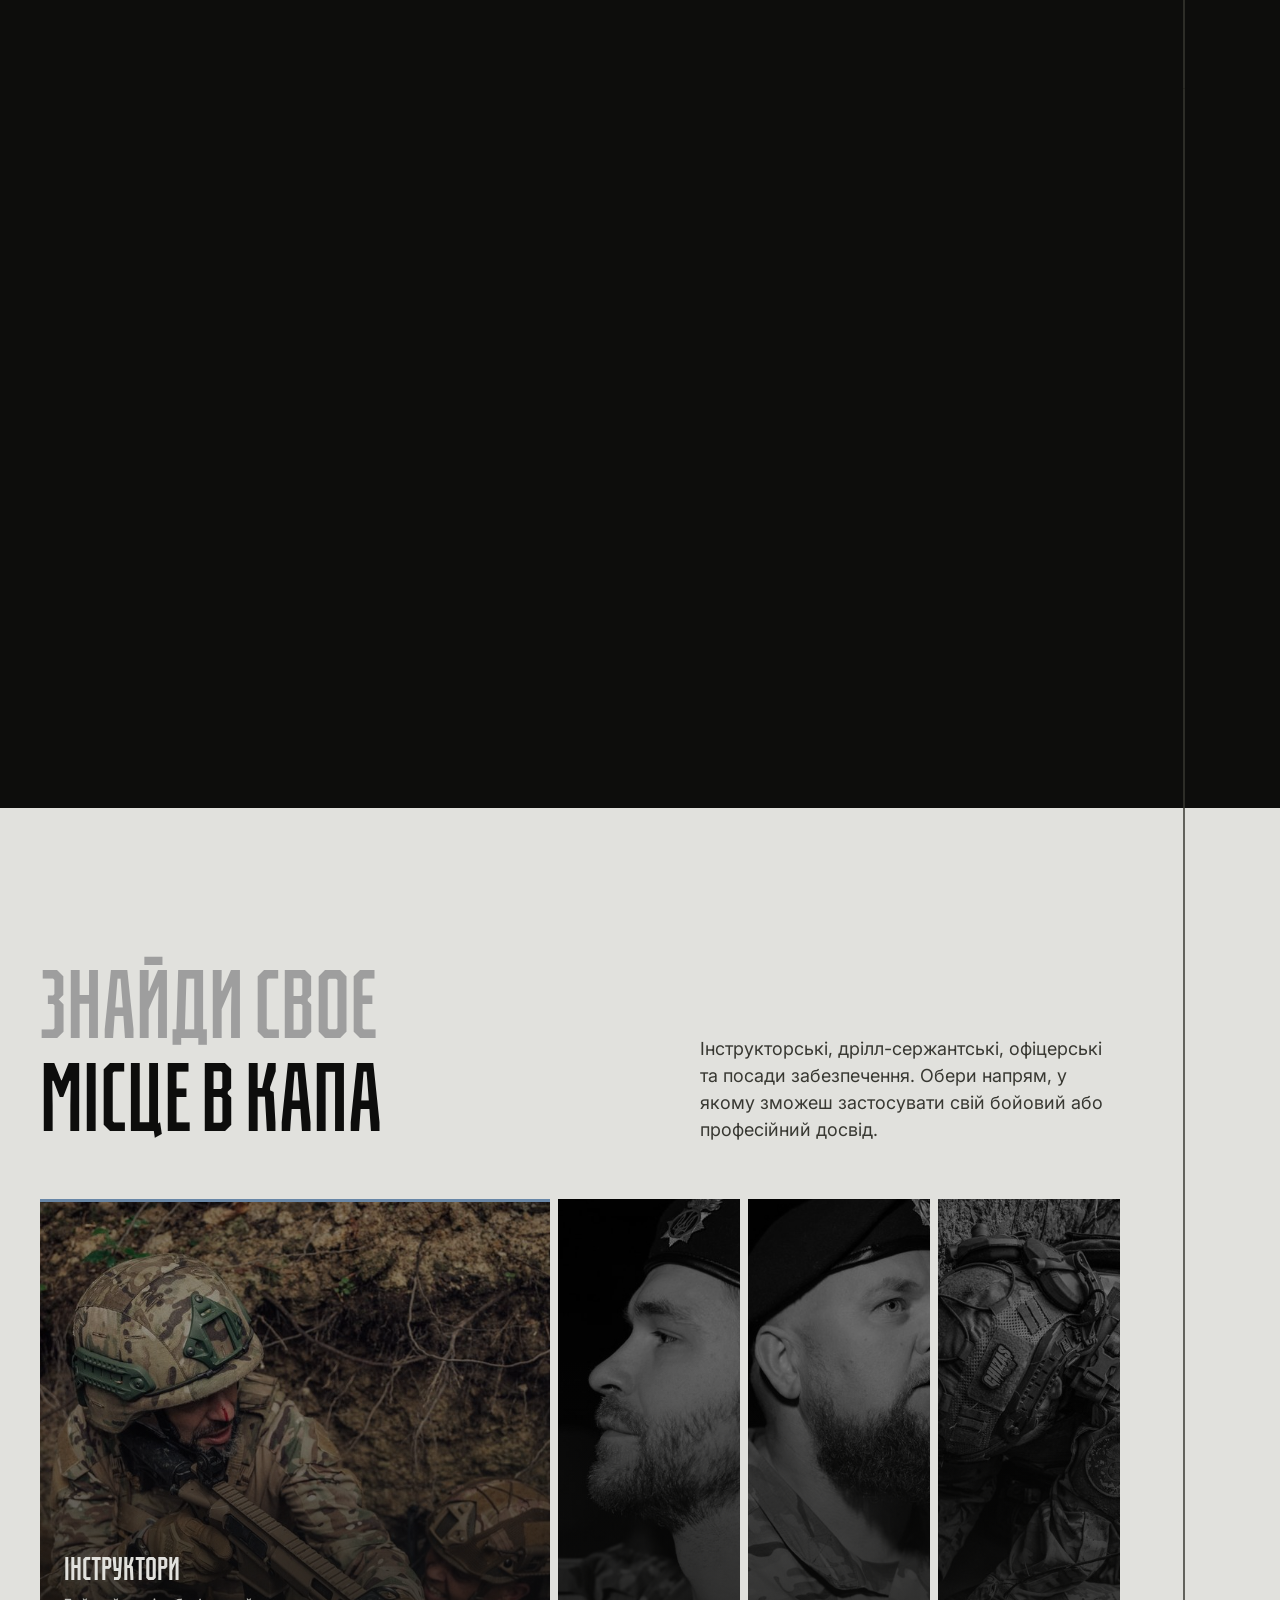
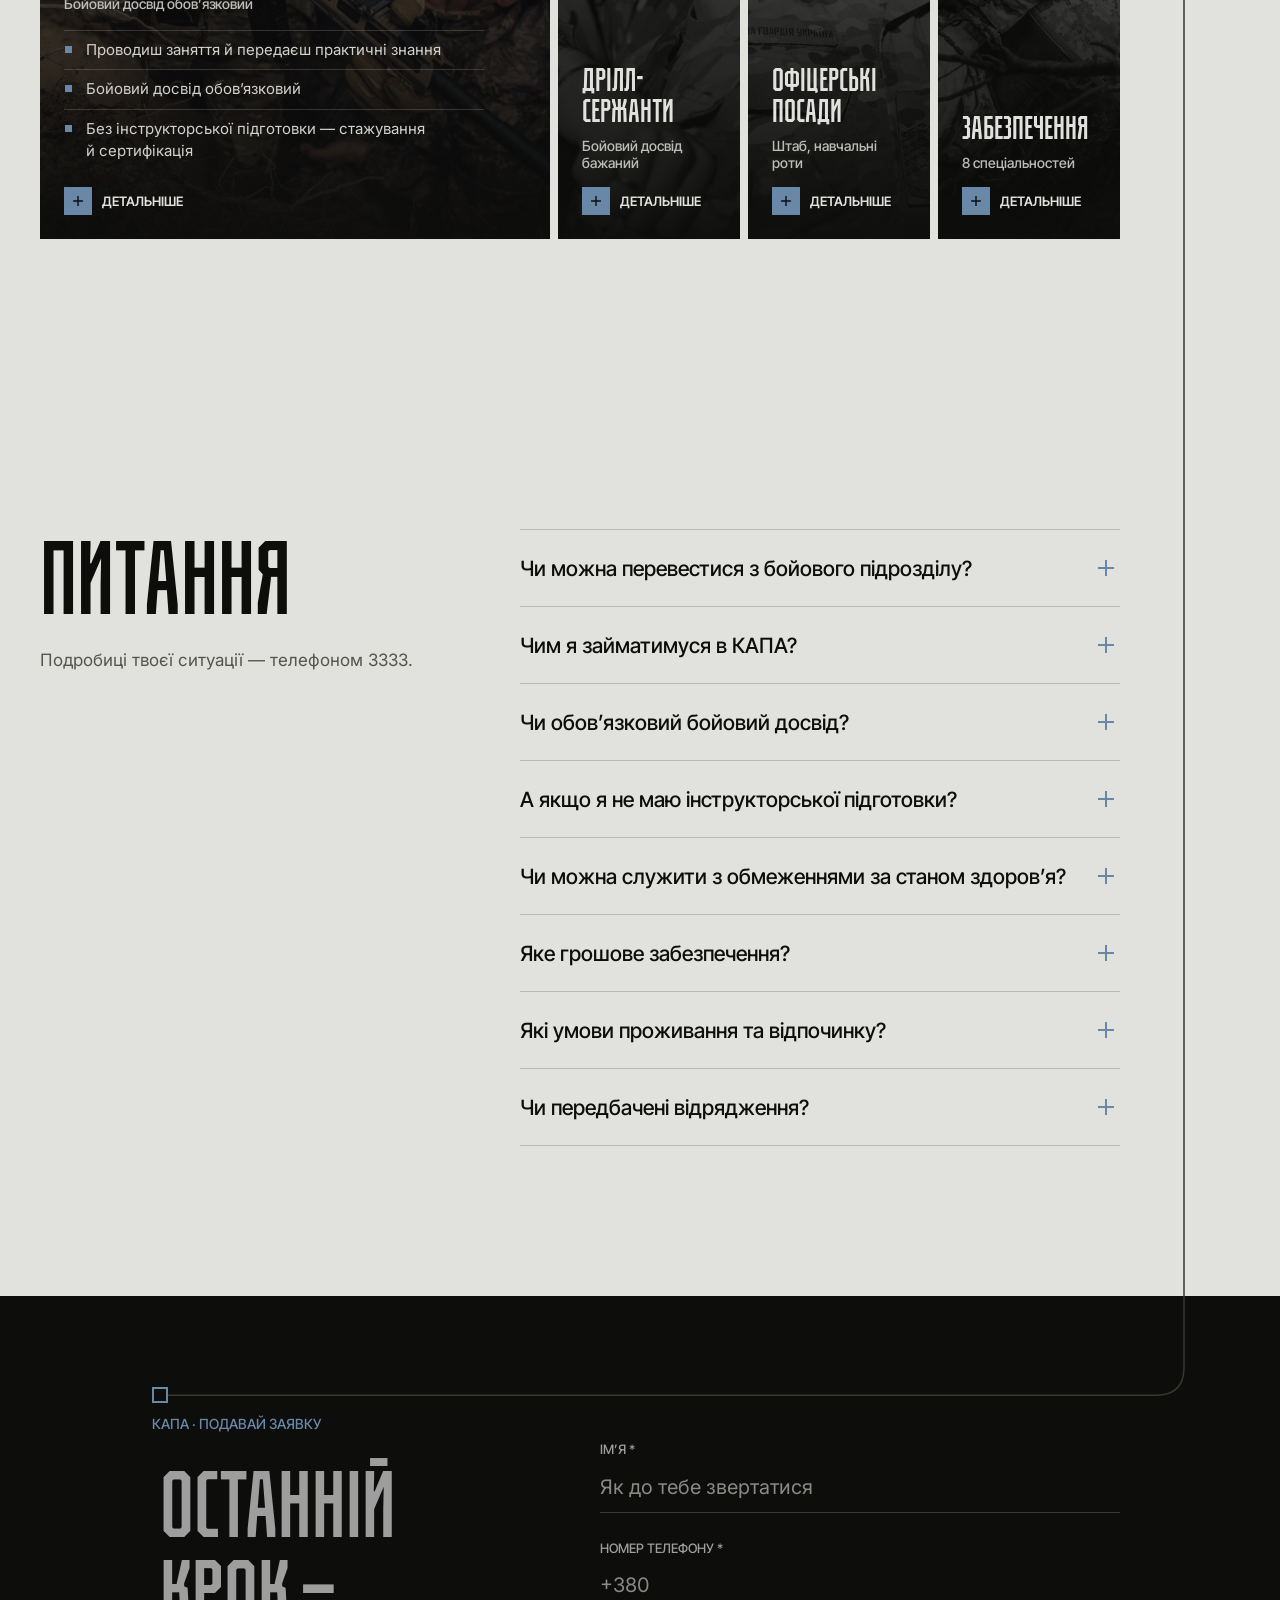
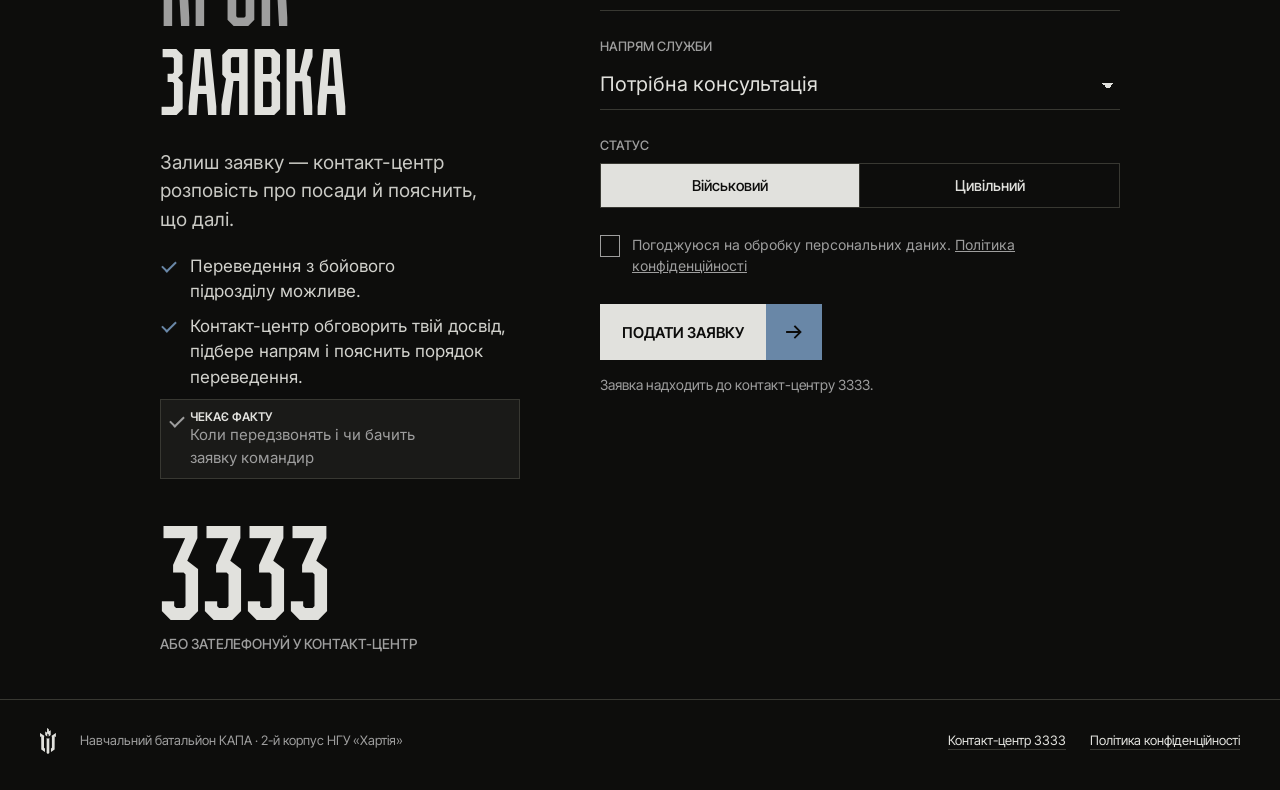
==== commit d49539e5: "Раунд 9: корпус окремим рядком, «стандартне ГЗ +» перед 15–30, вікно посади закривається свайпом/«на" ====
--- a/index.html
+++ b/index.html
@@ -297,6 +297,20 @@
 .hero .kick::before{content:"";width:10px;height:10px;background:var(--kapa);flex:none}
 @media (max-width:720px){.hd .unit.corps{display:none}.hero .kick{font-size:12px;margin-bottom:16px;gap:10px}.hero .kick::before{width:8px;height:8px}}
 
+/* раунд 9 · 1: корпус окремим рядком, квадрат на рівні першого рядка */
+.hero .kick{align-items:flex-start}
+.hero .kick::before{margin-top:calc((1.3em - 10px)/2)}
+@media (max-width:720px){.hero .kick::before{margin-top:calc((1.3em - 8px)/2)}}
+
+/* раунд 9 · 2: «стандартне ГЗ +» перед сумою; на мобільній — рядком над цифрою */
+/* класи .n перемикає скрипт, тому чіпляємось за перший .n */
+.fx .n small.pre{color:var(--paper);white-space:nowrap}
+@media (max-width:720px){
+ .fx .num>.n:first-child{display:grid;grid-template-columns:auto minmax(0,1fr);align-content:end;align-items:end;column-gap:14px;bottom:-12px}
+ .fx .n small.pre{grid-column:1/-1;max-width:none;margin:0 0 6px;align-self:auto}
+ .fx .num>.n:first-child b{line-height:.78}
+}
+
 /* мобільна: лінія лівим полем (x=30), текст її не перетинає */
 @media (max-width:720px){
  .how li .node{left:-18px}
@@ -314,12 +328,12 @@
 <svg class="path" aria-hidden="true"><path class="bgp"/><path class="fg"/><path class="fg fgc"/></svg><div class="tip" aria-hidden="true"><i class="cube"></i><span class="dots"><i></i><i></i><i></i><i></i></span></div>
 <section class="hero"><img class="bg" src="a/hero-wide.jpg" alt="Інструктор КАПА з рекрутом в окопі під час заняття" width="1920" height="1080" fetchpriority="high">
 <div class="start node is-hit" data-node="start"><span class="sq"></span><span class="lb">Бойова посада <em>· ти зараз тут</em></span></div>
-<div class="l pad"><p class="kick">Навчальний батальйон КАПА · 2-й корпус НГУ «Хартія»</p><h1 class="kh is-in" data-in><span class="ln"><span>Продовжуй</span></span><span class="ln"><span>службу</span></span><span class="ln"><span>в тилу</span></span></h1>
+<div class="l pad"><p class="kick"><span>Навчальний батальйон КАПА<br>2-й корпус НГУ «Хартія»</span></p><h1 class="kh is-in" data-in><span class="ln"><span>Продовжуй</span></span><span class="ln"><span>службу</span></span><span class="ln"><span>в тилу</span></span></h1>
 <p class="sub rv">Служиш на бойовій посаді та розглядаєш переведення у тил? Передай досвід рекрутам у навчальному батальйоні КАПА.</p>
 </div></section>
 
 <section class="fx" id="umovy"><div class="st pad"><div class="bg2"></div>
-<div class="big"><div class="lab"><div class="on"><p class="kh">Додаткові виплати</p><p>Інструкторам і дрілл-сержантам. Плюс грошове забезпечення за посадою та званням.</p></div><div class=""><p class="kh">Щорічна відпустка</p><p>Основна відпустка — до 30 календарних днів. Вихідні — з урахуванням навчального процесу.</p></div><div class=""><p class="kh">У відрядженнях</p><p>Відрядження — для занять і обміну досвідом, без безпосереднього виконання бойових завдань.</p></div><div class=""><p class="kh">Стажування й сертифікація</p><p>Без інструкторської підготовки — стажування другим номером у досвідченого інструктора чи дрілл-сержанта, підготовка й сертифікація.</p></div></div><div class="num"><div class="n on"><b>15–30</b><small>тис. грн</small></div><div class="n next"><b>30</b><small>днів</small></div><div class="n next"><b>0</b><small>бойових завдань</small></div><div class="n next"><b>1</b><small>місяць стажування</small></div></div><div class="idx"><b class="ix">001</b><span>/004</span></div></div>
+<div class="big"><div class="lab"><div class="on"><p class="kh">Додаткові виплати</p><p>Інструкторам і дрілл-сержантам. Плюс грошове забезпечення за посадою та званням.</p></div><div class=""><p class="kh">Щорічна відпустка</p><p>Основна відпустка — до 30 календарних днів. Вихідні — з урахуванням навчального процесу.</p></div><div class=""><p class="kh">У відрядженнях</p><p>Відрядження — для занять і обміну досвідом, без безпосереднього виконання бойових завдань.</p></div><div class=""><p class="kh">Стажування й сертифікація</p><p>Без інструкторської підготовки — стажування другим номером у досвідченого інструктора чи дрілл-сержанта, підготовка й сертифікація.</p></div></div><div class="num"><div class="n on"><small class="pre">стандартне ГЗ +</small><b>15–30</b><small>тис. грн</small></div><div class="n next"><b>30</b><small>днів</small></div><div class="n next"><b>0</b><small>бойових завдань</small></div><div class="n next"><b>1</b><small>місяць стажування</small></div></div><div class="idx"><b class="ix">001</b><span>/004</span></div></div>
 <div class="row" role="group" aria-label="Умови служби"><button type="button" class="on"><b>15–30</b><span>тис. грн<em>Додаткові виплати</em></span></button><button type="button" class=""><b>30</b><span>днів<em>Щорічна відпустка</em></span></button><button type="button" class=""><b>0</b><span>бойових завдань<em>У відрядженнях</em></span></button><button type="button" class=""><b>1</b><span>місяць стажування<em>Стажування й сертифікація</em></span></button></div></div></section>
 
 <div class="howw"><section class="how pad" id="shliakh"><svg class="path hp" aria-hidden="true"><path class="bgp"/><path class="fg"/></svg><div class="top"><h2 class="kh rv"><span>Шлях до КАПА —</span><br>чотири кроки</h2><p class="rv">Від заявки до служби. Подробиці твоєї ситуації пояснить контакт-центр 3333.</p></div>
@@ -433,13 +447,19 @@
   if(scroll)setTimeout(function(){scrollTo({top:a.getBoundingClientRect().top+scrollY-110,behavior:'smooth'})},50)}
  var md=document.getElementById('md'),mLast=null,mc=null;
  function focusables(){return [].slice.call(mc.querySelectorAll('a[href],button'))}
+ var hst=false,goApply=null;
  function mShow(k,from){
   mc=document.getElementById('md-'+k);if(!mc)return;mLast=from||document.activeElement;
+  if(!hst){try{history.pushState({kapaMd:k},'');hst=true}catch(e){}}
   [].forEach.call(md.querySelectorAll('.pn'),function(p){p.classList.toggle('on',p===mc)});
   md.hidden=false;document.documentElement.classList.add('md-lock');mc.scrollTop=0;var sc=mc.querySelector('.sc');if(sc)sc.scrollTop=0;
   [].forEach.call(document.querySelectorAll('body>*:not(.md):not(script)'),function(e){e.inert=true});md.inert=false;
   requestAnimationFrame(function(){md.classList.add('in');mc.querySelector('.x').focus()});
  }
+ // закриття хрестиком, тлом, Esc чи «Подати заявку» йде через history.back(): запис вікна знімається, «назад» далі веде як звичайно
+ function mClose(ret,then){if(md.hidden)return;if(hst){goApply=then||null;mRet=ret;history.back()}else{mHide(ret);if(then)then()}}
+ var mRet;
+ addEventListener('popstate',function(){if(!hst)return;hst=false;mHide(mRet);mRet=undefined;var f=goApply;goApply=null;if(f)f()});
  function mHide(ret){
   if(md.hidden)return;md.classList.remove('in');
   [].forEach.call(document.querySelectorAll('body>*'),function(e){e.inert=false});
@@ -453,14 +473,14 @@
   if(hov){a.addEventListener('mouseenter',function(){clearTimeout(tm);tm=setTimeout(function(){open(a)},140)});a.addEventListener('mouseleave',function(){clearTimeout(tm)})}
  });
  md.addEventListener('click',function(e){
-  if(e.target.closest('[data-close]')){mHide();return}
+  if(e.target.closest('[data-close]')){mClose();return}
   var ap=e.target.closest('[data-apply]');
   if(ap){e.preventDefault();var s=document.querySelector('form.lead select[name=dir]');if(s)s.value=ap.getAttribute('data-dir');
-   mHide(false);var f=document.getElementById('zaiavka');setTimeout(function(){f.scrollIntoView({behavior:K.motion?'smooth':'auto'});var i=f.querySelector('input[name=name]');if(i)i.focus({preventScroll:true})},K.motion?320:0)}
+   mClose(false,function(){var f=document.getElementById('zaiavka');setTimeout(function(){f.scrollIntoView({behavior:K.motion?'smooth':'auto'});var i=f.querySelector('input[name=name]');if(i)i.focus({preventScroll:true})},K.motion?320:0)})}
  });
  document.addEventListener('keydown',function(e){
   if(md.hidden)return;
-  if(e.key==='Escape'){e.preventDefault();mHide();return}
+  if(e.key==='Escape'){e.preventDefault();mClose();return}
   if(e.key==='Tab'){var f=focusables(),a=f[0],z=f[f.length-1];
    if(e.shiftKey&&document.activeElement===a){e.preventDefault();z.focus()}else if(!e.shiftKey&&document.activeElement===z){e.preventDefault();a.focus()}}
  });
